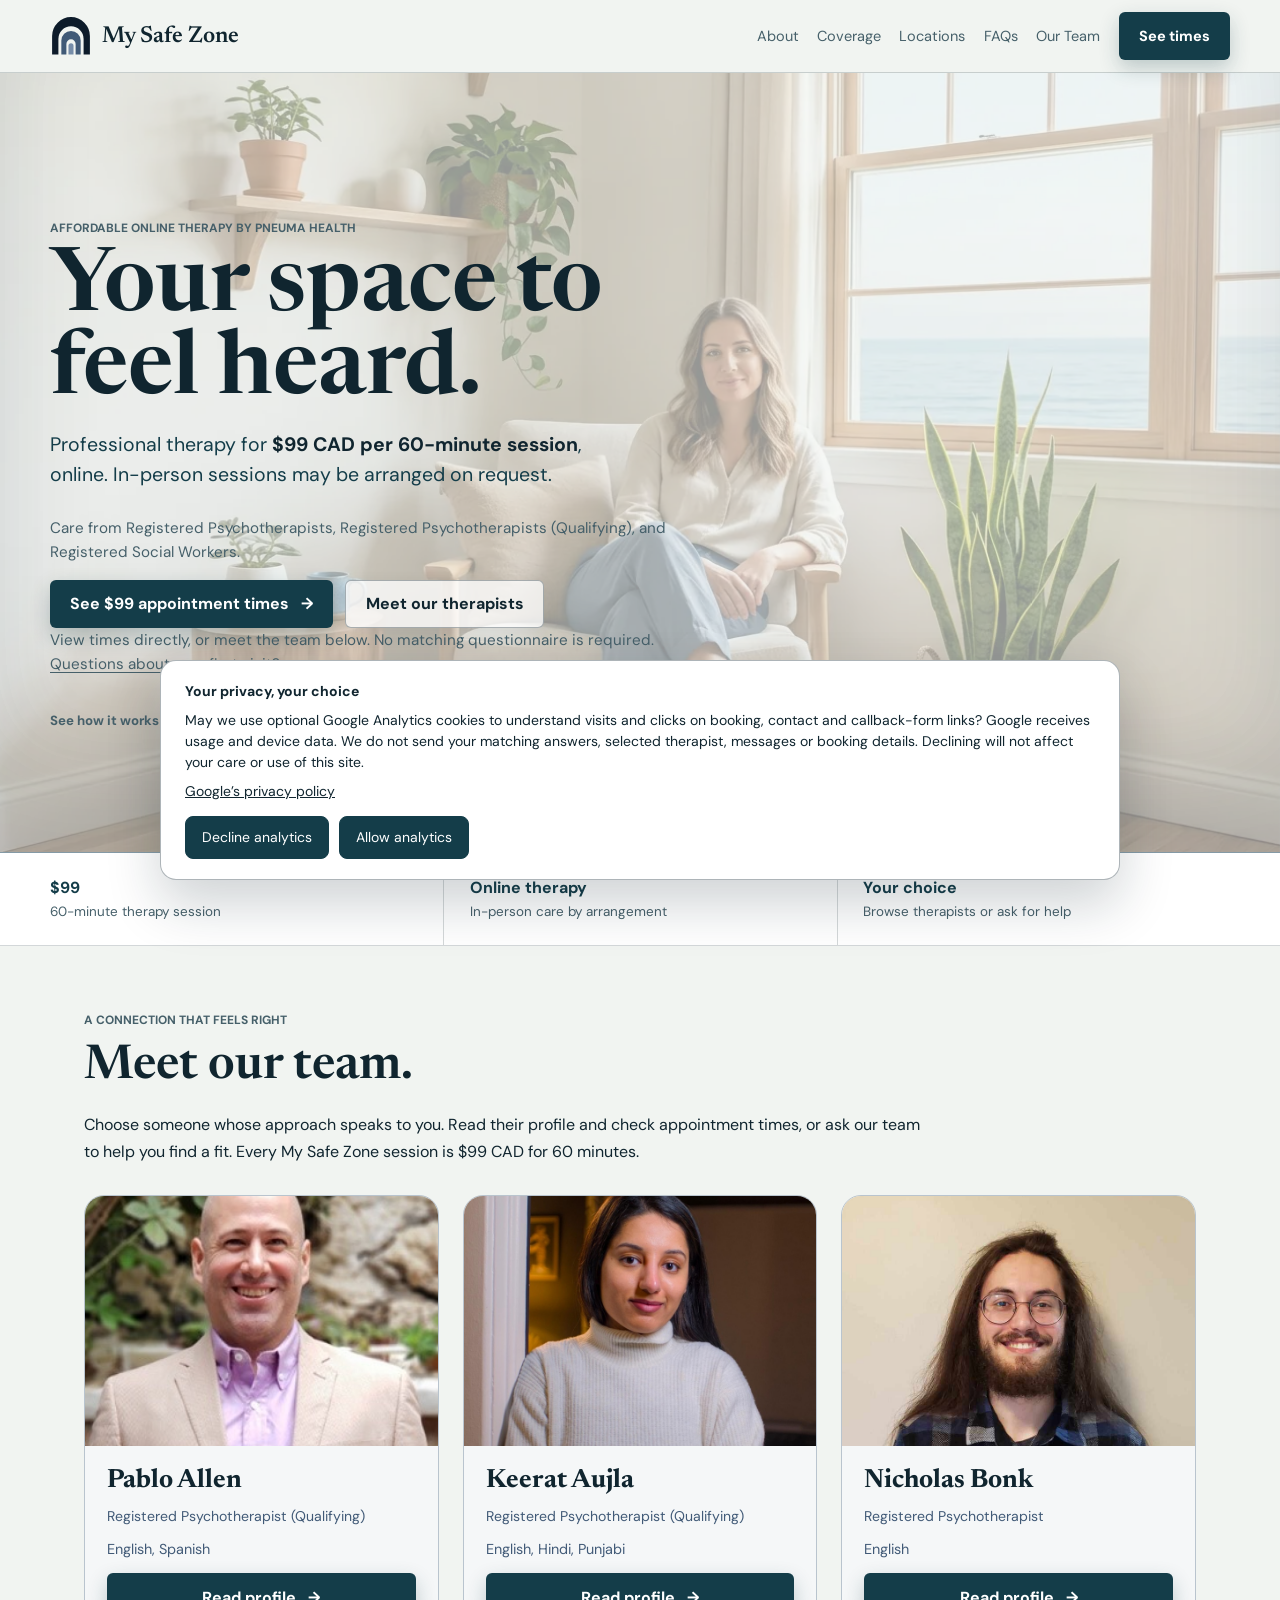
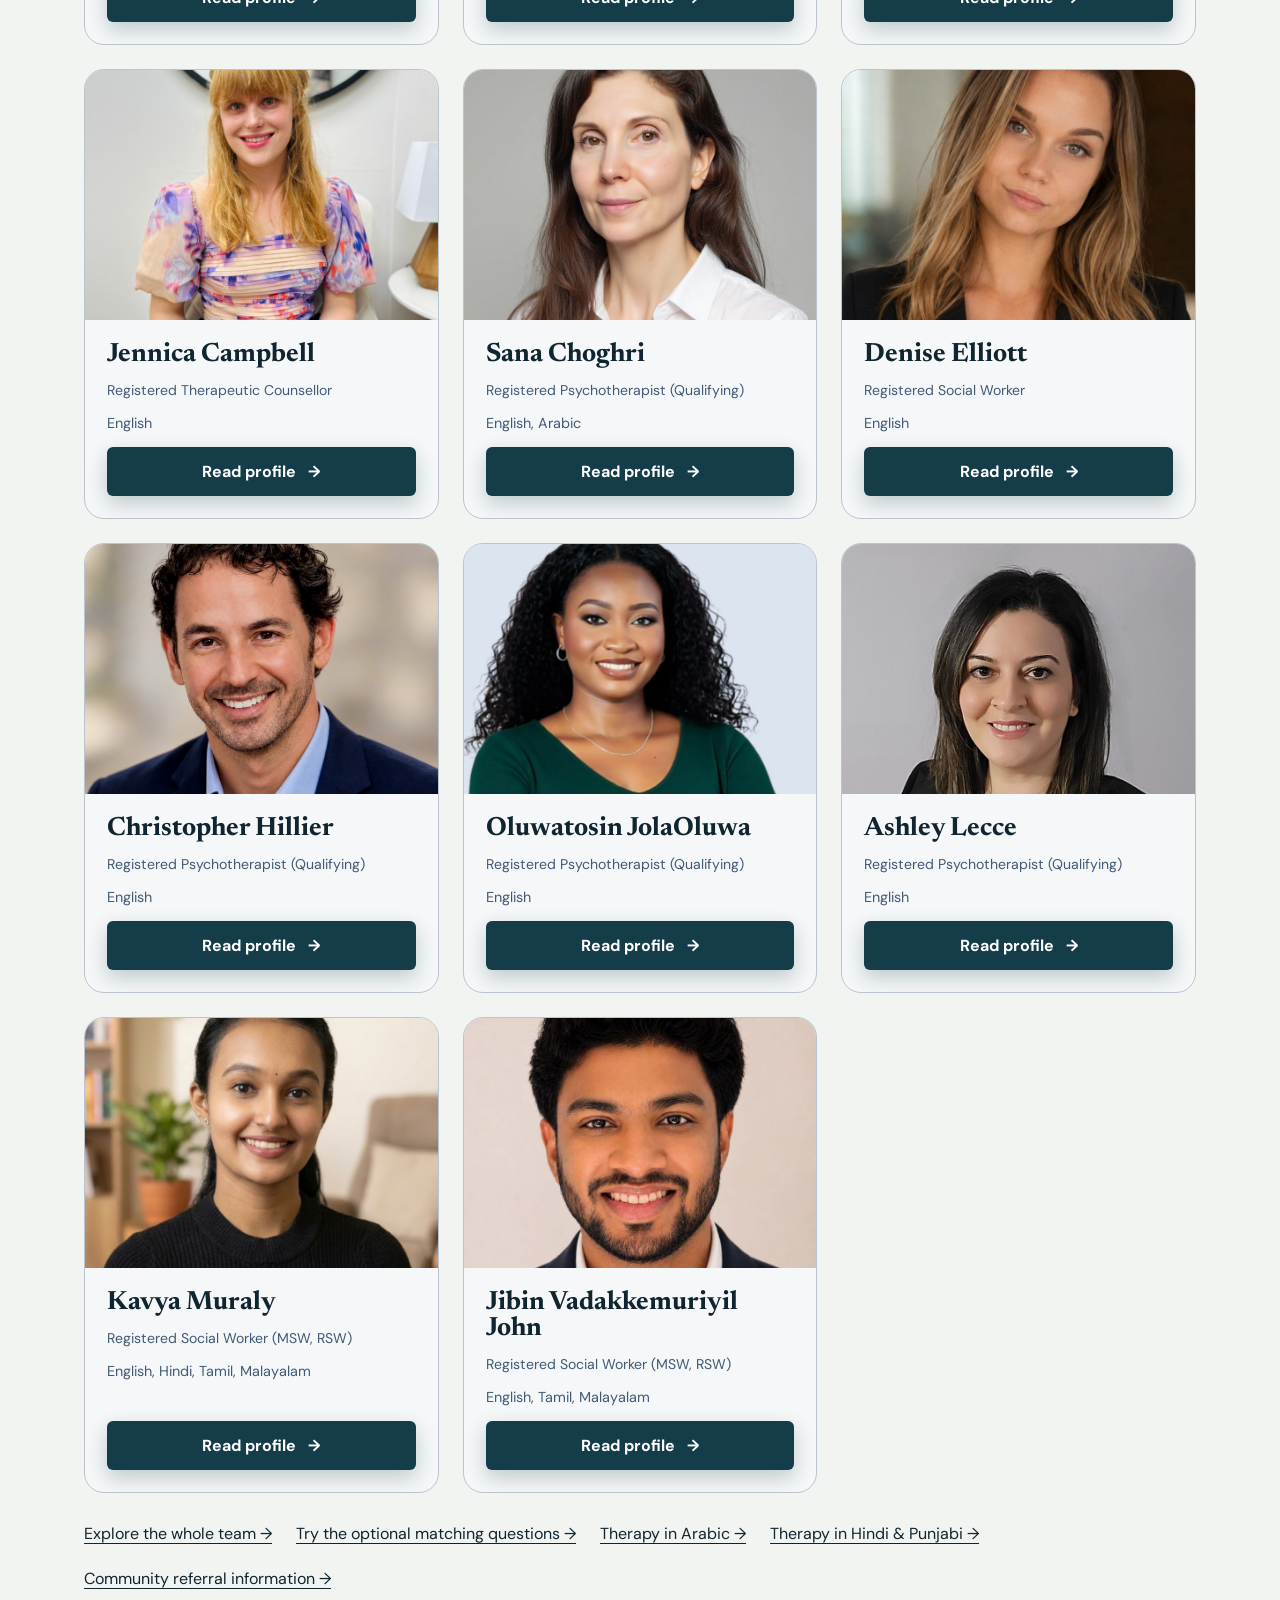
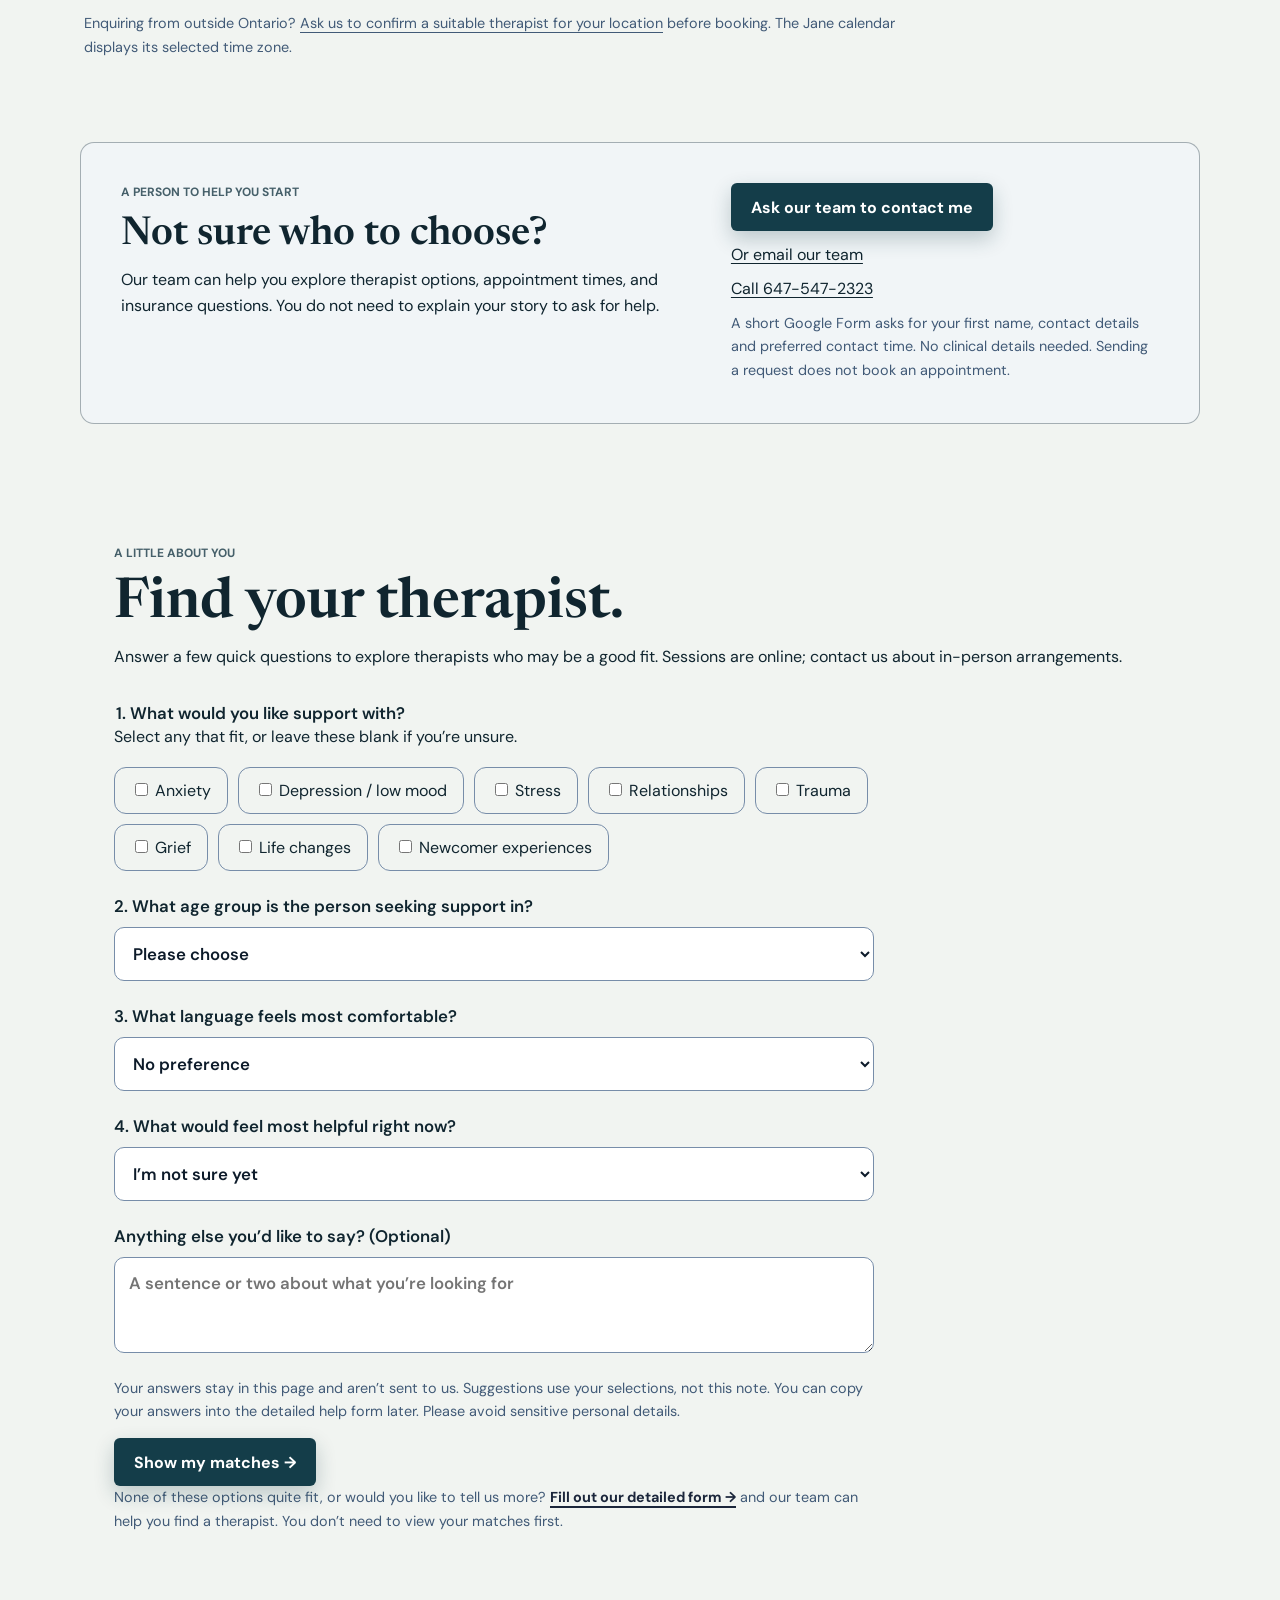
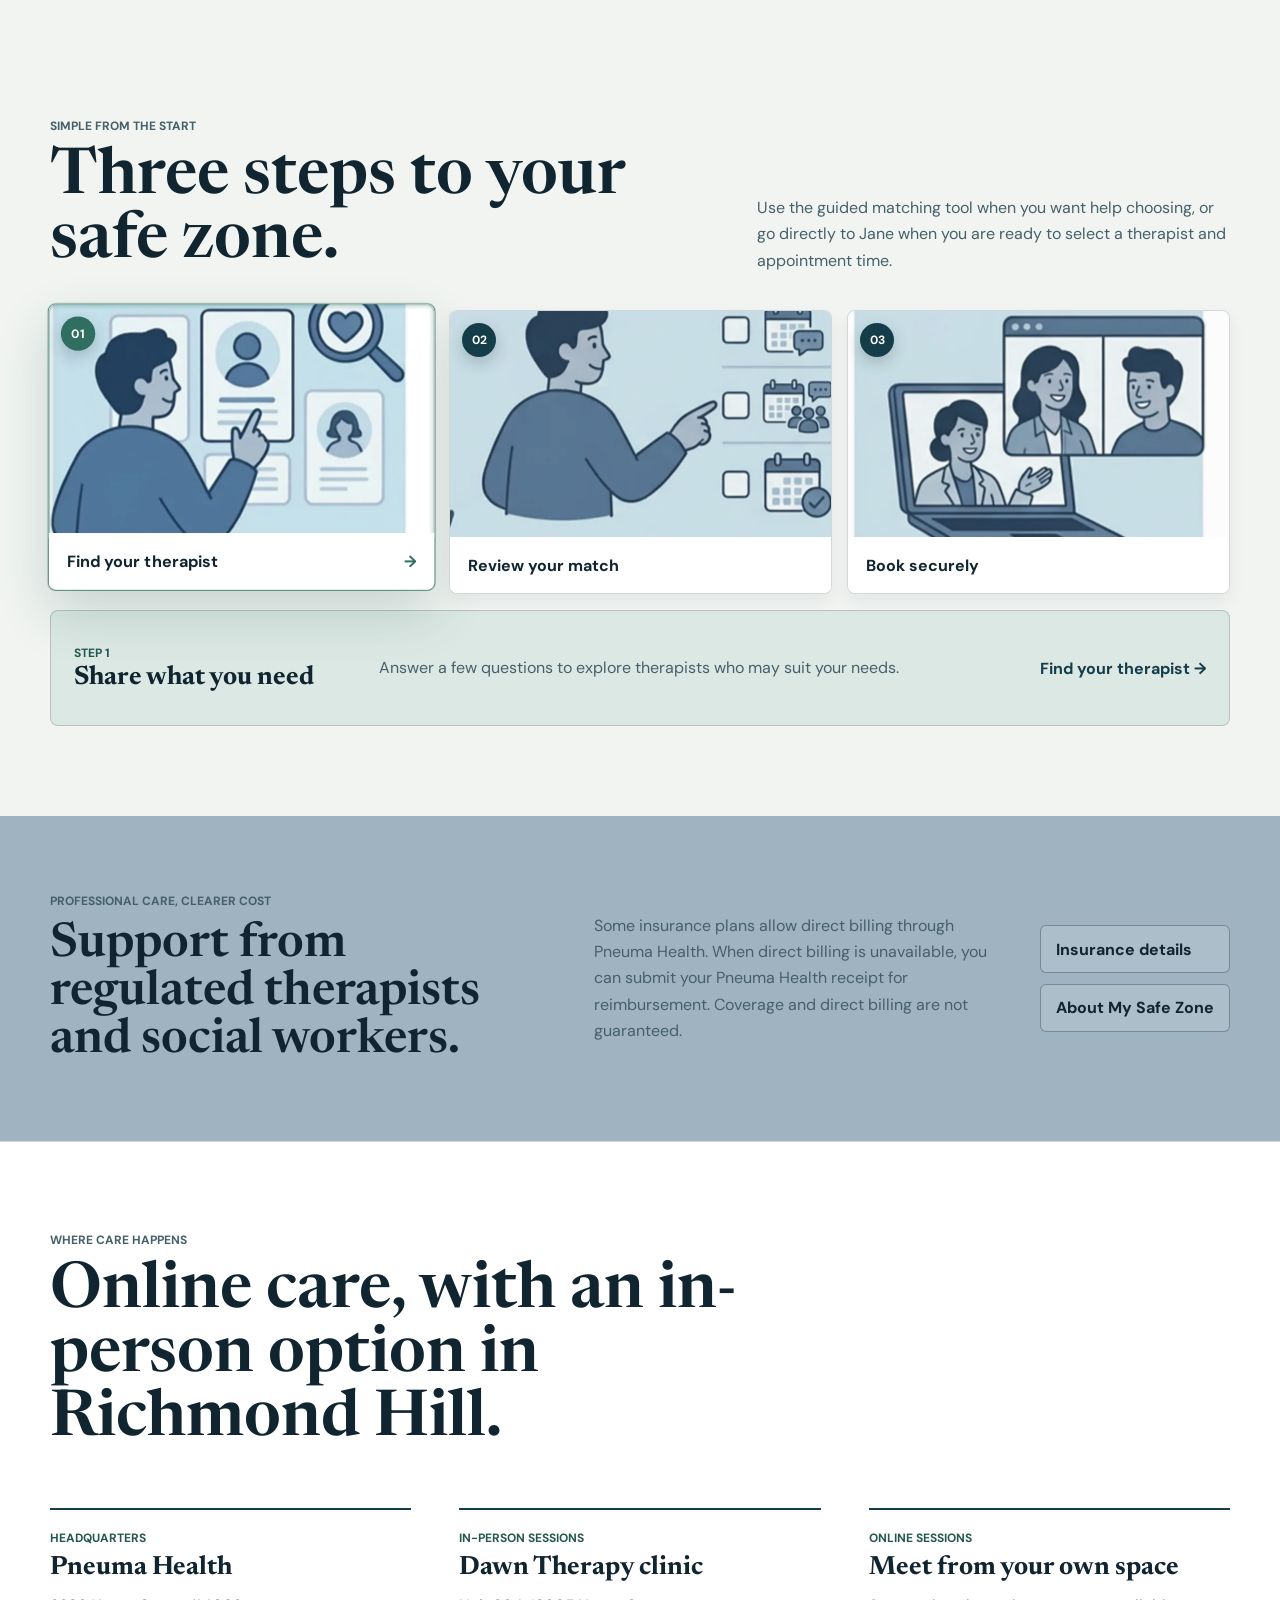
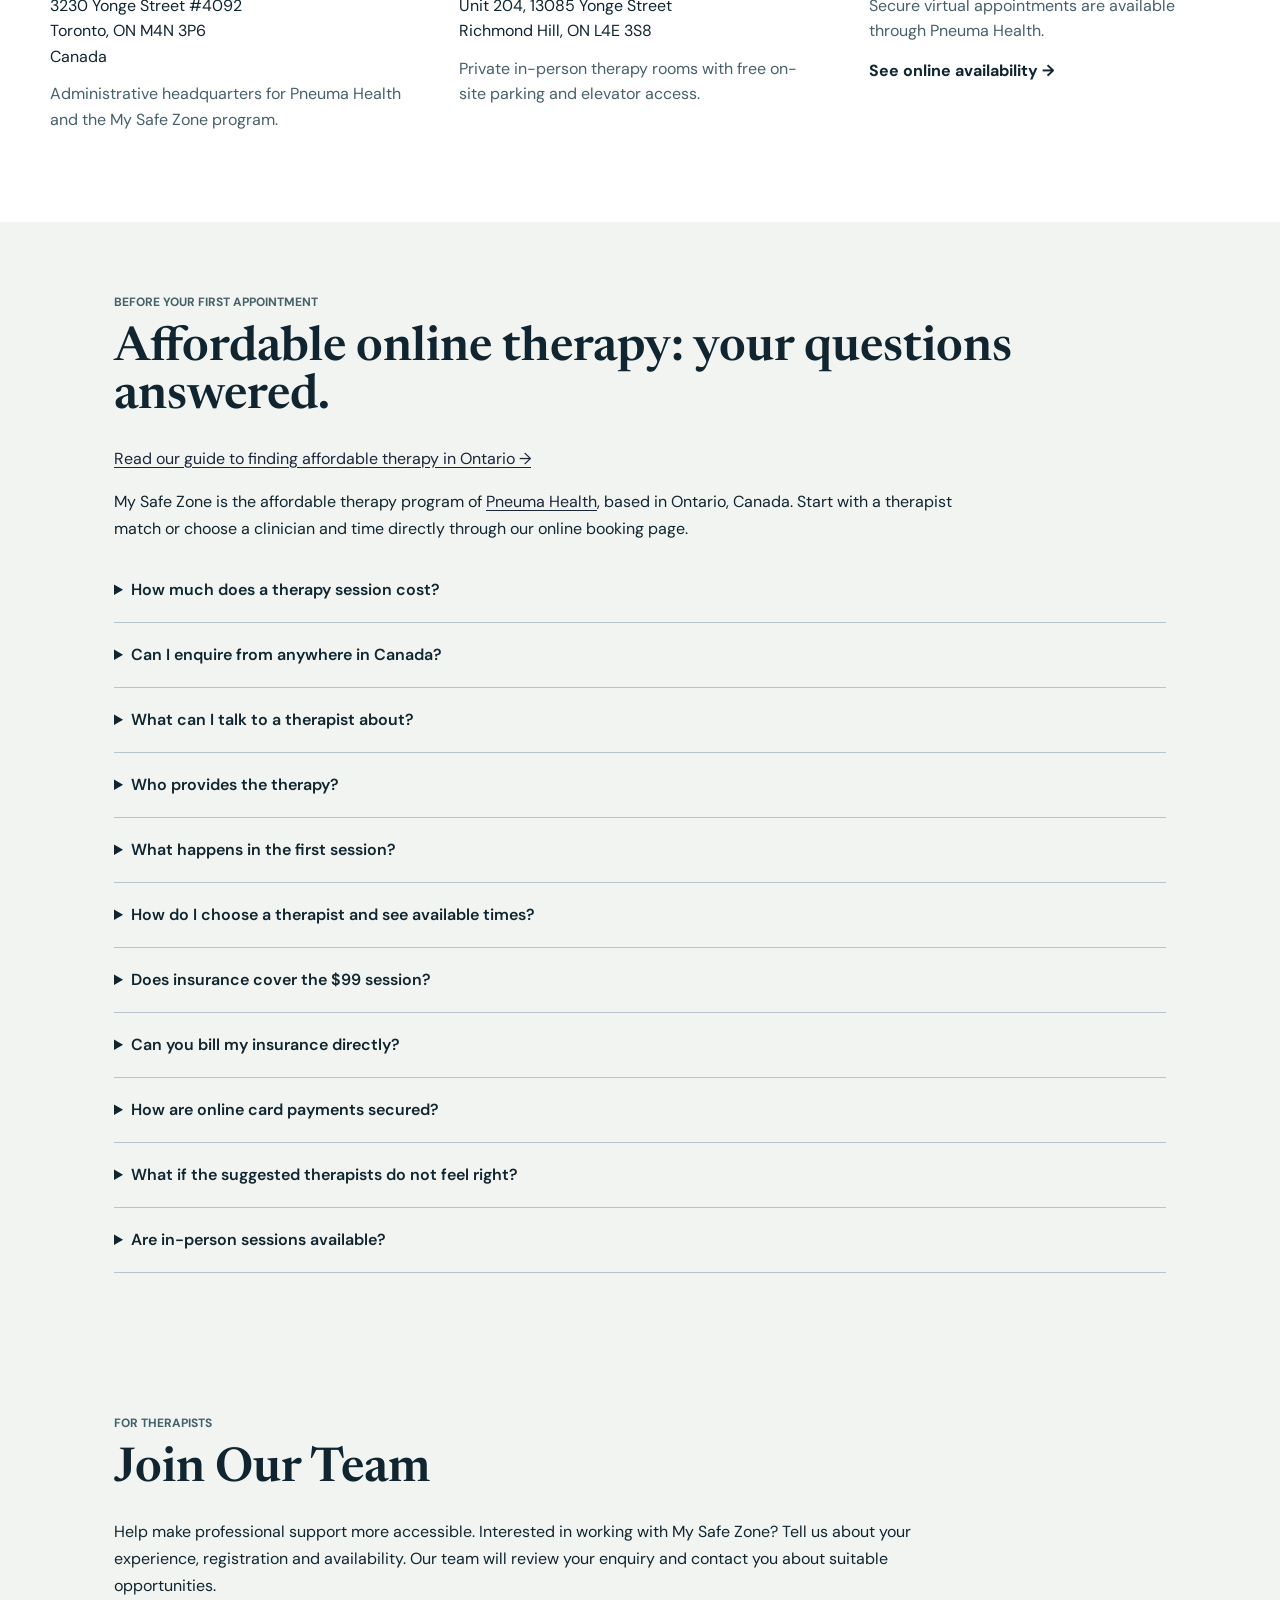
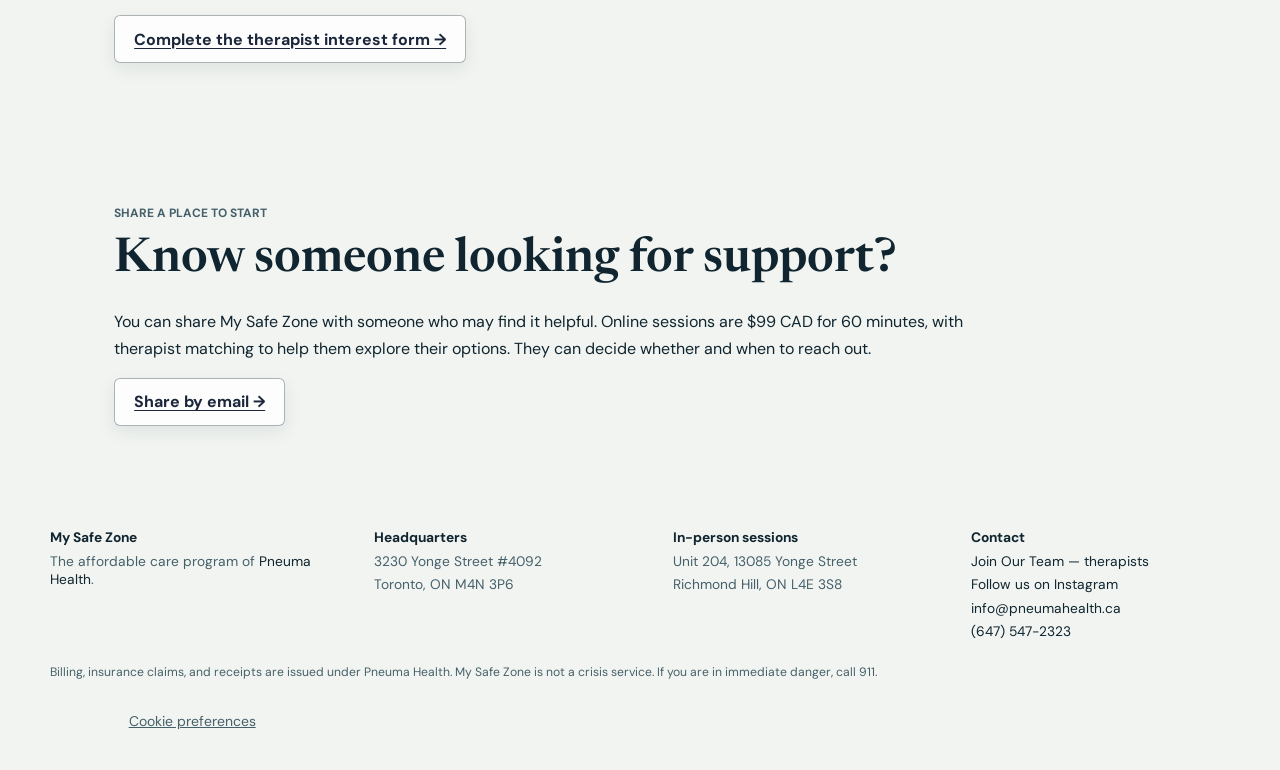
==== index.html @ 59e5415d "Show full My Safe Zone roster and add on-site team profiles" ====
<!DOCTYPE html>
<html lang="en-CA">
  <head>
    <meta charset="UTF-8" />
    <meta name="viewport" content="width=device-width, initial-scale=1.0" />
    <title>Affordable Online Therapy — $99 Sessions | My Safe Zone</title>
    <meta
      name="description"
      content="Online therapy for $99 CAD per 60-minute session with My Safe Zone by Pneuma Health. Explore therapist matches, insurance information and book online."
    />
    <meta name="robots" content="index, follow, max-image-preview:large" />
    <meta name="google-site-verification" content="WSUaAvoiPMjlv7KBqJNMXl4mTVzo8Pt03qmA858JK3k" />
    <meta name="theme-color" content="#0d1b2a" />
    <link rel="canonical" href="https://mysafezone.ca/" />
    <link rel="alternate" hreflang="en-ca" href="https://mysafezone.ca/" />
    <meta property="og:type" content="website" />
    <meta property="og:locale" content="en_CA" />
    <meta property="og:site_name" content="My Safe Zone" />
    <meta property="og:title" content="Affordable Online Therapy | My Safe Zone" />
    <meta
      property="og:description"
      content="Find affordable therapy through Pneuma Health. Get matched with a therapist or book directly through Jane."
    />
    <meta property="og:url" content="https://mysafezone.ca/" />
    <meta
      property="og:image"
      content="https://mysafezone.ca/assets/therapy-room-hero-blue-theme.png"
    />
    <meta property="og:image:alt" content="A welcoming therapy room" />
    <meta name="twitter:card" content="summary_large_image" />
    <meta name="twitter:title" content="Affordable Online Therapy | My Safe Zone" />
    <meta
      name="twitter:description"
      content="A clear, affordable path to therapy through Pneuma Health."
    />
    <meta
      name="twitter:image"
      content="https://mysafezone.ca/assets/therapy-room-hero-blue-theme.png"
    />
    <link rel="icon" type="image/svg+xml" href="/assets/mysafezone-safety-mark.svg?v=approved-arch-v2" />
    <link rel="preload" as="image" href="/assets/therapy-room-hero-blue-theme.webp" />
    <link rel="preconnect" href="https://fonts.googleapis.com" />
    <link rel="preconnect" href="https://fonts.gstatic.com" crossorigin />
    <link
      href="https://fonts.googleapis.com/css2?family=DM+Sans:wght@400;500;600;700&amp;family=Newsreader:opsz,wght@6..72,500;6..72,600&amp;display=swap"
      rel="stylesheet"
    />
    <link rel="stylesheet" href="/styles.css?v=20261122-full-team" />
    <script type="application/ld+json">
      {
        "@context": "https://schema.org",
        "@type": "Organization",
        "@id": "https://mysafezone.ca/#organization",
        "name": "My Safe Zone",
        "url": "https://mysafezone.ca/",
        "logo": "https://mysafezone.ca/assets/mysafezone-safety-mark.png",
        "description": "The affordable online therapy program of Pneuma Health.",
        "email": "info@pneumahealth.ca",
        "telephone": "+1-647-547-2323",
        "sameAs": ["https://www.instagram.com/mysafezone.ca/"],
        "parentOrganization": {
          "@type": "Organization",
          "name": "Pneuma Health",
          "url": "https://pneumahealth.ca/"
        },
        "address": {
          "@type": "PostalAddress",
          "streetAddress": "3230 Yonge Street #4092",
          "addressLocality": "Toronto",
          "addressRegion": "ON",
          "postalCode": "M4N 3P6",
          "addressCountry": "CA"
        },
        "location": {
          "@type": "Place",
          "name": "In-person sessions at Dawn Therapy",
          "address": {
            "@type": "PostalAddress",
            "streetAddress": "Unit 204, 13085 Yonge Street",
            "addressLocality": "Richmond Hill",
            "addressRegion": "ON",
            "postalCode": "L4E 3S8",
            "addressCountry": "CA"
          }
        },
        "makesOffer": {
          "@type": "Offer",
          "price": "99",
          "priceCurrency": "CAD",
          "itemOffered": {
            "@type": "Service",
            "name": "Affordable psychotherapy",
            "serviceType": "Online psychotherapy; in-person sessions by arrangement",
            "description": "$99 CAD per 60-minute session. Eligibility depends on client location and clinician registration."
          }
        }
      }
    </script>
  </head>
  <body>
    <header class="site-header">
      <a class="brand" href="#home" aria-label="My Safe Zone home">
        <img
          class="brand-mark"
          src="/assets/mysafezone-safety-mark.svg?v=approved-arch-v2"
          alt=""
          width="512"
          height="512"
        />
        <span class="brand-name">My Safe Zone</span>
      </a>

      <nav class="site-nav" aria-label="Primary navigation">
        <button class="nav-link" type="button" data-dialog="about-dialog">About</button>
        <button class="nav-link" type="button" data-dialog="coverage-dialog">Coverage</button>
        <a class="nav-link" href="#locations">Locations</a>
        <a class="nav-link" href="#therapy-questions">FAQs</a>
        <a
          class="nav-match"
          href="/team/"
        >Our Team</a>
        <a class="header-cta" href="https://pneumahealth.janeapp.com/locations/my-safe-zone/book#/discipline/1/treatment/20" target="_blank" rel="noopener">See times</a>
      </nav>
    </header>

    <main id="home">
      <section class="hero" aria-labelledby="hero-title">
        <img
          class="hero-background" fetchpriority="high" width="1376" height="768"
          src="/assets/therapy-room-hero-blue-theme.webp"
          alt="A therapist seated in a bright, welcoming therapy room"
        />
        <div class="hero-wash" aria-hidden="true"></div>
        <div class="hero-light" aria-hidden="true"></div>

        <div class="hero-content">
          <p class="eyebrow hero-reveal">Affordable online therapy by Pneuma Health</p>
          <h1 class="hero-reveal" id="hero-title">Your space to feel heard.</h1>
          <p class="hero-lead">
            Professional therapy for <strong>$99 CAD per 60-minute session</strong>, online. In-person sessions may be arranged on request.
          </p>
          <p class="hero-credentials">Care from Registered Psychotherapists, Registered Psychotherapists (Qualifying), and Registered Social Workers.</p>

          <div class="hero-actions hero-reveal">
            <a
              class="button button-primary"
              href="https://pneumahealth.janeapp.com/locations/my-safe-zone/book#/discipline/1/treatment/20"
              target="_blank"
              rel="noopener"
            >
              See $99 appointment times
              <span class="button-arrow" aria-hidden="true">→</span>
            </a>
            <a
              class="button button-secondary"
              href="#meet-therapists"
            >
              Meet our therapists
            </a>
          </div>
          <p class="hero-booking-note">View times directly, or meet the team below. No matching questionnaire is required. <a href="#therapy-questions">Questions about your first visit?</a></p>

          <a class="scroll-cue hero-reveal" href="#how-it-works">
            <span>See how it works</span>
            <span class="scroll-line" aria-hidden="true"></span>
          </a>
        </div>
      </section>

      <section class="service-strip reveal" aria-label="Therapy service details">
        <div>
          <strong>$99</strong>
          <span>60-minute therapy session</span>
        </div>
        <div>
          <strong>Online therapy</strong>
          <span>In-person care by arrangement</span>
        </div>
        <div>
          <strong>Your choice</strong>
          <span>Browse therapists or ask for help</span>
        </div>
      </section>

<section class="therapist-intro" id="meet-therapists" aria-labelledby="therapist-intro-title"><p class="eyebrow">A connection that feels right</p><h2 id="therapist-intro-title">Meet our team.</h2><p>Choose someone whose approach speaks to you. Read their profile and check appointment times, or ask our team to help you find a fit. Every My Safe Zone session is $99 CAD for 60 minutes.</p><div class="therapist-grid"><!-- TEAM CARDS START -->
<article class="therapist-card"><a class="therapist-photo-link" href="/team/#therapist-12" aria-label="Read Pablo Allen's profile"><img src="/assets/team-12.png" width="400" height="520" loading="lazy" alt="Pablo Allen"></a><div><h3><a href="/team/#therapist-12">Pablo Allen</a></h3><p class="therapist-credential">Registered Psychotherapist (Qualifying)</p><p class="match-small">English, Spanish</p><a class="button button-primary" href="/team/#therapist-12">Read profile<span class="sr-only"> for Pablo Allen</span> →</a></div></article>
<article class="therapist-card"><a class="therapist-photo-link" href="/team/#therapist-9" aria-label="Read Keerat Aujla's profile"><img src="/assets/team-9.jpg" width="400" height="520" loading="lazy" alt="Keerat Aujla"></a><div><h3><a href="/team/#therapist-9">Keerat Aujla</a></h3><p class="therapist-credential">Registered Psychotherapist (Qualifying)</p><p class="match-small">English, Hindi, Punjabi</p><a class="button button-primary" href="/team/#therapist-9">Read profile<span class="sr-only"> for Keerat Aujla</span> →</a></div></article>
<article class="therapist-card"><a class="therapist-photo-link" href="/team/#therapist-18" aria-label="Read Nicholas Bonk's profile"><img src="/assets/team-18.jpg" width="400" height="520" loading="lazy" alt="Nicholas Bonk"></a><div><h3><a href="/team/#therapist-18">Nicholas Bonk</a></h3><p class="therapist-credential">Registered Psychotherapist</p><p class="match-small">English</p><a class="button button-primary" href="/team/#therapist-18">Read profile<span class="sr-only"> for Nicholas Bonk</span> →</a></div></article>
<article class="therapist-card"><a class="therapist-photo-link" href="/team/#therapist-8" aria-label="Read Jennica Campbell's profile"><img src="/assets/team-8.jpg" width="400" height="520" loading="lazy" alt="Jennica Campbell"></a><div><h3><a href="/team/#therapist-8">Jennica Campbell</a></h3><p class="therapist-credential">Registered Therapeutic Counsellor</p><p class="match-small">English</p><a class="button button-primary" href="/team/#therapist-8">Read profile<span class="sr-only"> for Jennica Campbell</span> →</a></div></article>
<article class="therapist-card"><a class="therapist-photo-link" href="/team/#therapist-16" aria-label="Read Sana Choghri's profile"><img src="/assets/team-16.jpg" width="400" height="520" loading="lazy" alt="Sana Choghri"></a><div><h3><a href="/team/#therapist-16">Sana Choghri</a></h3><p class="therapist-credential">Registered Psychotherapist (Qualifying)</p><p class="match-small">English, Arabic</p><a class="button button-primary" href="/team/#therapist-16">Read profile<span class="sr-only"> for Sana Choghri</span> →</a></div></article>
<article class="therapist-card"><a class="therapist-photo-link" href="/team/#therapist-10" aria-label="Read Denise Elliott's profile"><img src="/assets/team-10.jpg" width="400" height="520" loading="lazy" alt="Denise Elliott"></a><div><h3><a href="/team/#therapist-10">Denise Elliott</a></h3><p class="therapist-credential">Registered Social Worker</p><p class="match-small">English</p><a class="button button-primary" href="/team/#therapist-10">Read profile<span class="sr-only"> for Denise Elliott</span> →</a></div></article>
<article class="therapist-card"><a class="therapist-photo-link" href="/team/#therapist-11" aria-label="Read Christopher Hillier's profile"><img src="/assets/team-11.jpg" width="400" height="520" loading="lazy" alt="Christopher Hillier"></a><div><h3><a href="/team/#therapist-11">Christopher Hillier</a></h3><p class="therapist-credential">Registered Psychotherapist (Qualifying)</p><p class="match-small">English</p><a class="button button-primary" href="/team/#therapist-11">Read profile<span class="sr-only"> for Christopher Hillier</span> →</a></div></article>
<article class="therapist-card"><a class="therapist-photo-link" href="/team/#therapist-15" aria-label="Read Oluwatosin JolaOluwa's profile"><img src="/assets/team-15.png" width="400" height="520" loading="lazy" alt="Oluwatosin JolaOluwa"></a><div><h3><a href="/team/#therapist-15">Oluwatosin JolaOluwa</a></h3><p class="therapist-credential">Registered Psychotherapist (Qualifying)</p><p class="match-small">English</p><a class="button button-primary" href="/team/#therapist-15">Read profile<span class="sr-only"> for Oluwatosin JolaOluwa</span> →</a></div></article>
<article class="therapist-card"><a class="therapist-photo-link" href="/team/#therapist-20" aria-label="Read Ashley Lecce's profile"><img src="/assets/team-20.jpg" width="400" height="520" loading="lazy" alt="Ashley Lecce"></a><div><h3><a href="/team/#therapist-20">Ashley Lecce</a></h3><p class="therapist-credential">Registered Psychotherapist (Qualifying)</p><p class="match-small">English</p><a class="button button-primary" href="/team/#therapist-20">Read profile<span class="sr-only"> for Ashley Lecce</span> →</a></div></article>
<article class="therapist-card"><a class="therapist-photo-link" href="/team/#therapist-14" aria-label="Read Kavya Muraly's profile"><img src="/assets/team-14.jpg" width="400" height="520" loading="lazy" alt="Kavya Muraly"></a><div><h3><a href="/team/#therapist-14">Kavya Muraly</a></h3><p class="therapist-credential">Registered Social Worker (MSW, RSW)</p><p class="match-small">English, Hindi, Tamil, Malayalam</p><a class="button button-primary" href="/team/#therapist-14">Read profile<span class="sr-only"> for Kavya Muraly</span> →</a></div></article>
<article class="therapist-card"><a class="therapist-photo-link" href="/team/#therapist-19" aria-label="Read Jibin Vadakkemuriyil John's profile"><img src="/assets/team-19.jpg" width="400" height="520" loading="lazy" alt="Jibin Vadakkemuriyil John"></a><div><h3><a href="/team/#therapist-19">Jibin Vadakkemuriyil John</a></h3><p class="therapist-credential">Registered Social Worker (MSW, RSW)</p><p class="match-small">English, Tamil, Malayalam</p><a class="button button-primary" href="/team/#therapist-19">Read profile<span class="sr-only"> for Jibin Vadakkemuriyil John</span> →</a></div></article>
<!-- TEAM CARDS END --></div><div class="therapist-links"><a href="/team/">Explore the whole team →</a><a href="#find-your-therapist">Try the optional matching questions →</a><a href="/therapy/arabic/">Therapy in Arabic →</a><a href="/therapy/hindi-punjabi/">Therapy in Hindi &amp; Punjabi →</a><a href="/community/">Community referral information →</a></div><p class="match-small">Enquiring from outside Ontario? <a href="https://docs.google.com/forms/d/e/1FAIpQLScZybuNpO0uS9r0S9Tds227BgayAe8z0cIVu_FjhuOwMrChSQ/viewform" target="_blank" rel="noopener">Ask us to confirm a suitable therapist for your location</a> before booking. The Jane calendar displays its selected time zone.</p></section>
      <section id="booking-help" class="booking-help" aria-labelledby="booking-help-title">
        <div><p class="eyebrow">A person to help you start</p><h2 id="booking-help-title">Not sure who to choose?</h2>
        <p>Our team can help you explore therapist options, appointment times, and insurance questions. You do not need to explain your story to ask for help.</p></div>
        <div class="booking-help-actions"><a class="button button-primary" href="https://docs.google.com/forms/d/e/1FAIpQLScZybuNpO0uS9r0S9Tds227BgayAe8z0cIVu_FjhuOwMrChSQ/viewform" target="_blank" rel="noopener">Ask our team to contact me</a><a href="mailto:info@pneumahealth.ca?subject=Help%20choosing%20a%20therapist">Or email our team</a><a href="tel:+16475472323">Call 647-547-2323</a><p class="match-small">A short Google Form asks for your first name, contact details and preferred contact time. No clinical details needed. Sending a request does not book an appointment.</p></div>
      </section>

      <section class="matcher" id="find-your-therapist" aria-labelledby="match-title">
<p class="eyebrow">A little about you</p><h2 id="match-title">Find your therapist.</h2>
<p>Answer a few quick questions to explore therapists who may be a good fit. Sessions are online; contact us about in-person arrangements.</p>
<form id="match-form">
<fieldset><legend>1. What would you like support with?</legend><p>Select any that fit, or leave these blank if you’re unsure.</p><div class="match-options"><label><input type="checkbox" name="topic" value="anxiety"> Anxiety</label><label><input type="checkbox" name="topic" value="depression"> Depression / low mood</label><label><input type="checkbox" name="topic" value="stress"> Stress</label><label><input type="checkbox" name="topic" value="relationships"> Relationships</label><label><input type="checkbox" name="topic" value="trauma"> Trauma</label><label><input type="checkbox" name="topic" value="grief"> Grief</label><label><input type="checkbox" name="topic" value="transitions"> Life changes</label><label><input type="checkbox" name="topic" value="newcomer"> Newcomer experiences</label></div></fieldset><label class="match-field">2. What age group is the person seeking support in?<select name="age" required><option value="">Please choose</option><option value="child">Child (under 13)</option><option value="teen">Teen (13–17)</option><option value="adult">Adult (18+)</option></select></label>
<label class="match-field">3. What language feels most comfortable?<select name="language"><option value="">No preference</option></select></label>
<label class="match-field">4. What would feel most helpful right now?<select name="style"><option value="">I’m not sure yet</option><option value="listen">A space to talk and feel heard</option><option value="tools">Practical tools for everyday challenges</option><option value="understand">Understanding my feelings and patterns</option></select></label>
<label class="match-field">Anything else you’d like to say? (Optional)<textarea name="note" rows="3" maxlength="1000" placeholder="A sentence or two about what you’re looking for" aria-describedby="note-help"></textarea></label>
<p id="note-help" class="match-small">Your answers stay in this page and aren’t sent to us. Suggestions use your selections, not this note. You can copy your answers into the detailed help form later. Please avoid sensitive personal details.</p>
<button class="button button-primary" type="submit">Show my matches →</button>
<p class="match-small">None of these options quite fit, or would you like to tell us more? <a href="https://docs.google.com/forms/d/e/1FAIpQLSeBorMBAX_g2_JuHlsoHkgw8_X29Enh3waB41I9kxOzFYcRNA/viewform" target="_blank" rel="noopener" class="detailed-form-link">Fill out our detailed form →</a> and our team can help you find a therapist. You don’t need to view your matches first.</p>
</form><noscript>Please enable JavaScript to use matching, or <a href="https://docs.google.com/forms/d/e/1FAIpQLSeBorMBAX_g2_JuHlsoHkgw8_X29Enh3waB41I9kxOzFYcRNA/viewform">ask our team for help</a>.</noscript>
<div id="match-results" tabindex="-1" hidden aria-live="polite"></div></section>
<section class="process reveal" id="how-it-works" aria-labelledby="process-title">
        <div class="process-heading">
          <div>
            <p class="eyebrow">Simple from the start</p>
            <h2 id="process-title">Three steps to your safe zone.</h2>
          </div>
          <p class="process-intro">
            Use the guided matching tool when you want help choosing, or go directly to Jane when
            you are ready to select a therapist and appointment time.
          </p>
        </div>

        <div class="process-grid" role="tablist" aria-label="How therapy works">
          <button
            class="process-step is-active"
            type="button"
            role="tab"
            aria-selected="true"
            aria-controls="process-detail"
            data-motion-card
            data-title="Share what you need"
            data-copy="Answer a few questions about your needs, age group, and preferred language."
            data-link="#find-your-therapist"
            data-link-label="Find your therapist"
          >
            <span class="step-number">01</span>
            <img src="/assets/step-discovery.webp" width="720" height="520" loading="lazy" decoding="async" alt="Illustration of exploring therapist options" />
            <span class="step-label">Find your therapist</span>
          </button>

          <button
            class="process-step"
            type="button"
            role="tab"
            aria-selected="false"
            aria-controls="process-detail"
            data-motion-card
            data-title="Receive a thoughtful match"
            data-copy="Explore up to two suggestions based on therapist profiles. If neither feels right, request personal help from our team."
            data-link="#find-your-therapist"
            data-link-label="Get matched"
          >
            <span class="step-number">02</span>
            <img src="/assets/step-match.webp" width="720" height="520" loading="lazy" decoding="async" alt="Illustration of choosing an appointment" />
            <span class="step-label">Review your match</span>
          </button>

          <button
            class="process-step"
            type="button"
            role="tab"
            aria-selected="false"
            aria-controls="process-detail"
            data-motion-card
            data-title="Choose a time in Jane"
            data-copy="Browse bookable therapists, view current availability, and reserve your appointment securely through Pneuma Health's Jane site."
            data-link="https://pneumahealth.janeapp.com/locations/my-safe-zone/book"
            data-link-label="View therapists &amp; availability"
          >
            <span class="step-number">03</span>
            <img src="/assets/step-session.webp" width="720" height="520" loading="lazy" decoding="async" alt="Illustration of an online therapy session" />
            <span class="step-label">Book securely</span>
          </button>
        </div>

        <div class="process-detail" id="process-detail" role="tabpanel" aria-live="polite">
          <div>
            <p class="detail-kicker">Step 1</p>
            <h3>Share what you need</h3>
          </div>
          <p>
            Answer a few questions to explore therapists who may suit your needs.
          </p>
          <a
            href="#find-your-therapist"
          >Find your therapist <span aria-hidden="true">→</span></a>
        </div>
      </section>

      <section class="trust-band reveal" aria-label="Service and coverage information">
        <div>
          <p class="eyebrow">Professional care, clearer cost</p>
          <h2>Support from regulated therapists and social workers.</h2>
        </div>
        <p>
          Some insurance plans allow direct billing through Pneuma Health. When direct billing is
          unavailable, you can submit your Pneuma Health receipt for reimbursement. Coverage and
          direct billing are not guaranteed.
        </p>
        <div class="trust-actions">
          <button class="text-button" type="button" data-dialog="coverage-dialog">
            Insurance details
          </button>
          <button class="text-button" type="button" data-dialog="about-dialog">
            About My Safe Zone
          </button>
        </div>
      </section>

      <section class="locations reveal" id="locations" aria-labelledby="locations-title">
        <div class="locations-heading">
          <p class="eyebrow">Where care happens</p>
          <h2 id="locations-title">Online care, with an in-person option in Richmond Hill.</h2>
        </div>

        <div class="location-grid">
          <article class="location-item">
            <p class="location-label">Headquarters</p>
            <h3>Pneuma Health</h3>
            <address>
              3230 Yonge Street #4092<br />
              Toronto, ON M4N 3P6<br />
              Canada
            </address>
            <p>Administrative headquarters for Pneuma Health and the My Safe Zone program.</p>
          </article>

          <article class="location-item">
            <p class="location-label">In-person sessions</p>
            <h3>Dawn Therapy clinic</h3>
            <address>
              Unit 204, 13085 Yonge Street<br />
              Richmond Hill, ON L4E 3S8
            </address>
            <p>Private in-person therapy rooms with free on-site parking and elevator access.</p>
          </article>

          <article class="location-item">
            <p class="location-label">Online sessions</p>
            <h3>Meet from your own space</h3>
            <p>Secure virtual appointments are available through Pneuma Health.</p>
            <a href="https://pneumahealth.janeapp.com/locations/my-safe-zone/book#/discipline/1/treatment/20" target="_blank" rel="noopener">
              See online availability <span aria-hidden="true">→</span>
            </a>
          </article>
        </div>
      </section>

      <section class="therapy-faq" id="therapy-questions" aria-labelledby="faq-title">
        <p class="eyebrow">Before your first appointment</p>
        <h2 id="faq-title">Affordable online therapy: your questions answered.</h2>
        <p><a href="/guides/affordable-therapy/">Read our guide to finding affordable therapy in Ontario →</a></p>
        <p>My Safe Zone is the affordable therapy program of <a href="https://pneumahealth.ca/mysafezone/">Pneuma Health</a>, based in Ontario, Canada. Start with a therapist match or choose a clinician and time directly through our online booking page.</p>
        <details><summary>How much does a therapy session cost?</summary><p>My Safe Zone sessions cost $99 CAD for 60 minutes. You can <a href="https://pneumahealth.janeapp.com/locations/my-safe-zone/book#/discipline/1/treatment/20" target="_blank" rel="noopener">view therapists and current appointment availability in Jane</a>.</p></details>
        <details><summary>Can I enquire from anywhere in Canada?</summary><p>Yes. We welcome enquiries from across Canada, not only Ontario. Before you book, our team will confirm a suitable therapist’s availability and eligibility to provide care in the province or territory where you will be physically located during sessions. <a href="mailto:info@pneumahealth.ca">Contact us for help finding a therapist for your location</a>.</p></details>
        <details><summary>What can I talk to a therapist about?</summary><p>Our matching tool includes anxiety, depression and low mood, stress, relationships, trauma, grief, life changes and newcomer experiences. Each therapist has different areas of experience. Review their profile and discuss your needs with them to decide whether the fit is right for you.</p></details>
        <details><summary>Who provides the therapy?</summary><p>Care may be provided by Registered Psychotherapists, Registered Psychotherapists (Qualifying), or Registered Social Workers, depending on your needs and availability. Read each clinician’s profile in Jane for their designation, approach and areas of experience.</p></details>
        <details><summary>What happens in the first session?</summary><p>Your first session is a chance to get to know your therapist, talk about what brings you to therapy, and discuss what you would like support with. Your therapist will explain consent, confidentiality and its limits, and how you might work together. You can ask questions and share at your own pace; you do not need to prepare a perfect explanation or tell everything at once.</p></details>
        <details><summary>How do I choose a therapist and see available times?</summary><p><a href="https://pneumahealth.janeapp.com/locations/my-safe-zone/book#/discipline/1/treatment/20" target="_blank" rel="noopener">Open our therapist and appointment page</a> to read profiles and see current availability. You can also use the matching questions on this page, or <a href="mailto:info@pneumahealth.ca?subject=Help%20choosing%20a%20therapist">ask our team for help choosing</a>. Availability changes, so the booking page is the best place to check current times.</p></details>
        <details><summary>Does insurance cover the $99 session?</summary><p>Your plan may cover psychotherapy or social work services, depending on the benefits included and your chosen therapist’s professional designation. Before booking, ask your insurer whether sessions with that specific therapist at Pneuma Health / My Safe Zone are eligible, and check any referral requirements, annual limits or per-session limits. Our team can help you find the therapist’s name, designation and registration number for this check. Receipts are issued under Pneuma Health; reimbursement is not guaranteed.</p></details>
        <details><summary>Can you bill my insurance directly?</summary><p>Direct billing may be available for some plans and therapists. <a href="mailto:info@pneumahealth.ca">Contact our team</a> to check before your appointment. If direct billing is unavailable, you can use your receipt to submit a claim to your insurer. You remain responsible for fees your plan does not cover.</p></details>
        <details><summary>How are online card payments secured?</summary><p>Online card payments are handled through Jane Payments, our booking platform’s payment service. Jane Payments is PCI-compliant and uses Stripe to process card payments. Please enter payment details only through the secure Jane payment flow, rather than sending them by email or through our matching form. <a href="https://jane.app/guide/is-jane-pci-compliant" target="_blank" rel="noopener">Read about Jane’s payment security</a>.</p></details>
        <details><summary>What if the suggested therapists do not feel right?</summary><p>You can <a href="#find-your-therapist">try our therapist matching questions</a> or <a href="https://docs.google.com/forms/d/e/1FAIpQLSeBorMBAX_g2_JuHlsoHkgw8_X29Enh3waB41I9kxOzFYcRNA/viewform" target="_blank" rel="noopener">fill out our detailed help form</a> so our team can help you explore other options. Matching suggestions are a starting point, not a clinical assessment.</p></details>
        <details><summary>Are in-person sessions available?</summary><p>Sessions are primarily online. In-person appointments in Richmond Hill may be arranged on request, subject to availability. <a href="mailto:info@pneumahealth.ca">Contact our team</a> to discuss arrangements.</p></details>
      </section>
      <section class="therapy-faq" id="join-our-team" aria-labelledby="join-title">
        <p class="eyebrow">For therapists</p>
        <h2 id="join-title">Join Our Team</h2>
        <p>Help make professional support more accessible. Interested in working with My Safe Zone? Tell us about your experience, registration and availability. Our team will review your enquiry and contact you about suitable opportunities.</p>
        <a class="button button-secondary" href="https://docs.google.com/forms/d/e/1FAIpQLSe5eE-SUiwfXW26CQVr0UL02rukzE70miA_Qqdnl3dRgw6Wvg/viewform?usp=pp_url&amp;entry.2001183123=My+Safe+Zone+%28mysafezone.ca%29">Complete the therapist interest form →</a>
      </section>
      <section class="therapy-faq" id="share-support" aria-labelledby="share-title">
        <p class="eyebrow">Share a place to start</p>
        <h2 id="share-title">Know someone looking for support?</h2>
        <p>You can share My Safe Zone with someone who may find it helpful. Online sessions are $99 CAD for 60 minutes, with therapist matching to help them explore their options. They can decide whether and when to reach out.</p>
        <a class="button button-secondary" href="mailto:?subject=My%20Safe%20Zone%20%E2%80%94%20an%20option%20for%20support&amp;body=I%20thought%20this%20might%20be%20helpful%20if%20you%20are%20looking%20for%20support.%20You%20can%20explore%20My%20Safe%20Zone%20at%20https%3A%2F%2Fmysafezone.ca%2F%20whenever%20you%20feel%20ready.">Share by email →</a>
      </section>
    </main>

    <footer class="site-footer">
      <div class="footer-brand">
        <strong>My Safe Zone</strong>
        <span>The affordable care program of <a href="https://pneumahealth.ca">Pneuma Health</a>.</span>
      </div>
      <address>
        <strong>Headquarters</strong>
        <span>3230 Yonge Street #4092</span>
        <span>Toronto, ON M4N 3P6</span>
      </address>
      <address>
        <strong>In-person sessions</strong>
        <span>Unit 204, 13085 Yonge Street</span>
        <span>Richmond Hill, ON L4E 3S8</span>
      </address>
      <div class="footer-contact">
        <strong>Contact</strong>
        <a href="#join-our-team">Join Our Team — therapists</a>
        <a href="https://www.instagram.com/mysafezone.ca/" target="_blank" rel="noopener">Follow us on Instagram</a>
        <a href="mailto:info@pneumahealth.ca">info@pneumahealth.ca</a>
        <a href="tel:+16475472323">(647) 547-2323</a>
      </div>
      <p>
        Billing, insurance claims, and receipts are issued under Pneuma Health. My Safe Zone is not
        a crisis service. If you are in immediate danger, call 911.
      </p>
    </footer>

    <dialog class="info-dialog" id="about-dialog" aria-labelledby="about-title">
      <button class="dialog-close" type="button" aria-label="Close dialog">×</button>
      <p class="eyebrow">About</p>
      <h2 id="about-title">Affordable care, backed by Pneuma Health.</h2>
      <p>
        My Safe Zone is the affordable care program of Pneuma Health. It was created to make
        professional mental health support easier to understand, easier to book, and more
        financially accessible. Therapy services, billing, insurance claims, and receipts are
        provided under Pneuma Health.
      </p>
      <p>
        Care may be provided by Registered Psychotherapists (RPs), Registered Psychotherapists
        (Qualifying), and Registered Social Workers (RSWs), depending on your needs and
        availability.
      </p>
      <a class="dialog-link" href="https://pneumahealth.ca">Visit Pneuma Health →</a>
    </dialog>

    <dialog class="info-dialog" id="coverage-dialog" aria-labelledby="coverage-title">
      <button class="dialog-close" type="button" aria-label="Close dialog">×</button>
      <p class="eyebrow">Insurance</p>
      <h2 id="coverage-title">Coverage depends on your plan.</h2>
      <p>
        You may self-pay, submit a Pneuma Health receipt to your insurer, or request direct billing.
        Direct billing is not available for every insurer or plan and cannot be guaranteed.
      </p>
      <p>
        Please confirm that your plan covers psychotherapy or your clinician's professional
        designation. You remain responsible for the full fee and any amount your insurer does not
        pay.
      </p>
      <a
        class="dialog-link"
        href="#find-your-therapist"
      >
        Find your therapist →
      </a>
    </dialog>

    <script src="/script.js?v=20261118-languages"></script>
    <script src="/analytics.js?v=20261122-contact-request" defer></script>
  </body>
</html>
---- styles.css ----
:root {
  --ink: #10252f;
  --ink-soft: #46606a;
  --deep-sea: #143d49;
  --sea-green: #2f6e61;
  --sea-green-dark: #24584e;
  --mist: #dce8e4;
  --paper: #f1f4f1;
  --white: #ffffff;
  --sky: #9fb4c0;
  --line: rgba(16, 37, 47, 0.18);
  --line-strong: rgba(16, 37, 47, 0.34);
  --shadow-soft: 0 14px 34px rgba(16, 37, 47, 0.12);
  --shadow-raised: 0 24px 54px rgba(16, 37, 47, 0.2);
  --max: 1180px;
}

.analytics-choice {
  position: fixed;
  inset: auto 20px 20px;
  z-index: 100;
  max-width: 960px;
  margin-inline: auto;
  padding: 20px 24px;
  background: var(--white);
  border: 1px solid var(--line-strong);
  border-radius: 16px;
  box-shadow: var(--shadow-raised);
  font-size: 14px;
  line-height: 1.5;
}
.analytics-choice[hidden] { display: none; }
.analytics-choice p { margin: 8px 0; }
.analytics-choice a { text-decoration: underline; }
.analytics-actions { display: flex; flex-wrap: wrap; gap: 10px; margin-top: 14px; }
.analytics-actions button {
  background: var(--deep-sea);
  color: white;
  border: 1px solid var(--deep-sea);
  border-radius: 8px;
  padding: 10px 16px;
  cursor: pointer;
}
.analytics-preferences {
  border: 0;
  background: transparent;
  color: inherit;
  text-decoration: underline;
  padding: 8px 0;
  cursor: pointer;
  font-size: 14px;
}
@media (max-width: 600px) {
  .analytics-choice { inset: auto 10px 10px; padding: 16px; max-height: 60vh; overflow-y: auto; }
  .analytics-actions button { flex: 1; }
}

* {
  box-sizing: border-box;
}

html {
  scroll-behavior: smooth;
}

body {
  margin: 0;
  overflow-x: hidden;
  color: var(--ink);
  background: var(--paper);
  font-family: "DM Sans", system-ui, -apple-system, BlinkMacSystemFont, "Segoe UI", sans-serif;
}

body:has(dialog[open]) {
  overflow: hidden;
}

button,
a {
  font: inherit;
}

a {
  color: inherit;
  text-decoration: none;
}

button {
  color: inherit;
}

img {
  display: block;
  max-width: 100%;
}

.site-header {
  position: sticky;
  top: 0;
  z-index: 20;
  min-height: 72px;
  display: flex;
  align-items: center;
  justify-content: space-between;
  gap: 2rem;
  padding: 0.75rem max(1rem, calc((100vw - var(--max)) / 2));
  border-bottom: 1px solid var(--line);
  background: rgba(241, 244, 241, 0.9);
  backdrop-filter: blur(18px) saturate(1.1);
}

.brand {
  display: inline-flex;
  align-items: center;
  gap: 0.65rem;
  flex: 0 0 auto;
}

.brand-mark {
  width: 42px;
  height: 42px;
  flex: 0 0 42px;
  object-fit: contain;
  transition: transform 360ms cubic-bezier(0.2, 0.8, 0.2, 1);
}

.brand:hover .brand-mark,
.brand:focus-visible .brand-mark {
  transform: scale(1.07) translateY(-1px);
}

.hero-credentials, .hero-booking-note {
  max-width: 620px;
  color: var(--ink-soft);
  font-size: 0.95rem;
  line-height: 1.6;
}
.hero-booking-note a, .booking-help-actions > a:not(.button) { text-decoration: underline; text-underline-offset: 3px; }
.booking-help {
  display: grid;
  grid-template-columns: 1.35fr 1fr;
  gap: 2rem;
  width: min(1120px, calc(100% - 2.5rem));
  margin: 2.5rem auto;
  padding: clamp(1.25rem, 4vw, 2.5rem);
  background: #f1f5f7;
  border: 1px solid var(--line-strong);
  border-radius: 14px;
}
.booking-help h2 { font-family: "Newsreader", Georgia, serif; font-size: clamp(1.8rem, 4vw, 2.5rem); margin: 0.4rem 0 0.75rem; }
.booking-help p { line-height: 1.65; }
.booking-help-actions { display: flex; flex-direction: column; align-items: flex-start; justify-content: center; gap: 0.8rem; }
.booking-help-actions p { margin: 0; }
@media (max-width: 700px) { .booking-help { grid-template-columns: 1fr; gap: 1rem; } }

.brand-name {
  font-family: "Newsreader", Georgia, serif;
  font-size: 1.45rem;
  font-weight: 600;
  letter-spacing: 0;
  white-space: nowrap;
}

.site-nav {
  display: flex;
  align-items: center;
  justify-content: flex-end;
  gap: 1.15rem;
  font-size: 0.91rem;
}

.nav-link,
.nav-match,
.pneuma-link {
  position: relative;
  padding: 0.35rem 0;
  border: 0;
  background: transparent;
  cursor: pointer;
  color: var(--ink-soft);
}

.nav-link::after,
.nav-match::after,
.pneuma-link::after {
  position: absolute;
  right: 0;
  bottom: 0;
  left: 0;
  height: 1px;
  background: var(--sea-green);
  content: "";
  transform: scaleX(0);
  transform-origin: right;
  transition: transform 220ms ease;
}

.nav-link:hover,
.nav-link:focus-visible,
.nav-match:hover,
.nav-match:focus-visible,
.pneuma-link:hover,
.pneuma-link:focus-visible {
  color: var(--ink);
}

.nav-link:hover::after,
.nav-link:focus-visible::after,
.nav-match:hover::after,
.nav-match:focus-visible::after,
.pneuma-link:hover::after,
.pneuma-link:focus-visible::after {
  transform: scaleX(1);
  transform-origin: left;
}

.header-cta,
.button {
  position: relative;
  isolation: isolate;
  overflow: hidden;
  display: inline-flex;
  align-items: center;
  justify-content: center;
  gap: 0.75rem;
  min-height: 48px;
  padding: 0.78rem 1.2rem;
  border: 1px solid transparent;
  border-radius: 6px;
  font-weight: 700;
  transition:
    transform 220ms cubic-bezier(0.2, 0.8, 0.2, 1),
    box-shadow 220ms ease,
    background-color 220ms ease,
    border-color 220ms ease;
}

.header-cta::before,
.button::before {
  position: absolute;
  top: -30%;
  bottom: -30%;
  left: -45%;
  z-index: -1;
  width: 28%;
  background: rgba(255, 255, 255, 0.2);
  content: "";
  transform: skewX(-18deg);
  transition: left 520ms cubic-bezier(0.2, 0.8, 0.2, 1);
}

.header-cta,
.button-primary {
  color: var(--white);
  background: var(--deep-sea);
  box-shadow: 0 8px 20px rgba(20, 61, 73, 0.24);
}

.header-cta:hover,
.header-cta:focus-visible,
.button:hover,
.button:focus-visible {
  transform: translateY(-3px);
}

.header-cta:hover,
.header-cta:focus-visible,
.button-primary:hover,
.button-primary:focus-visible {
  background: var(--sea-green-dark);
  box-shadow: 0 16px 30px rgba(36, 88, 78, 0.28);
}

.header-cta:hover::before,
.header-cta:focus-visible::before,
.button:hover::before,
.button:focus-visible::before {
  left: 118%;
}

.header-cta:active,
.button:active {
  transform: translateY(1px) scale(0.98);
  box-shadow: 0 4px 10px rgba(16, 37, 47, 0.18);
}

.button-arrow {
  display: inline-block;
  transition: transform 220ms ease;
}

.button-primary:hover .button-arrow,
.button-primary:focus-visible .button-arrow {
  transform: translateX(4px);
}

.button-secondary {
  border-color: var(--line-strong);
  color: var(--ink);
  background: rgba(255, 255, 255, 0.76);
  box-shadow: 0 6px 18px rgba(16, 37, 47, 0.08);
}

.button-secondary:hover,
.button-secondary:focus-visible {
  border-color: var(--sea-green);
  background: var(--white);
  box-shadow: var(--shadow-soft);
}

.hero {
  position: relative;
  isolation: isolate;
  height: min(780px, calc(100svh - 112px));
  min-height: 620px;
  overflow: hidden;
  display: grid;
  align-items: center;
  border-bottom: 1px solid var(--line);
  background: var(--sky);
}

.hero-background,
.hero-wash,
.hero-light {
  position: absolute;
  inset: 0;
  width: 100%;
  height: 100%;
}

.hero-background {
  z-index: -3;
  object-fit: cover;
  object-position: center;
  animation: hero-settle 1400ms cubic-bezier(0.2, 0.8, 0.2, 1) both;
}

.hero-wash {
  z-index: -2;
  background: rgba(241, 244, 241, 0.62);
}

.hero-light {
  z-index: -1;
  box-shadow: inset 0 -90px 100px rgba(16, 37, 47, 0.12);
  pointer-events: none;
}

.hero-content {
  width: min(calc(100% - 2rem), var(--max));
  margin: 0 auto;
  padding: 3rem 0 1.5rem;
}

.hero-reveal {
  animation: rise-in 680ms cubic-bezier(0.2, 0.8, 0.2, 1) both;
}

.hero-content h1 {
  animation-delay: 90ms;
}

.hero-lead {
  animation: rise-in 680ms 160ms cubic-bezier(0.2, 0.8, 0.2, 1) both;
}

.hero-actions {
  animation-delay: 230ms;
}

.scroll-cue {
  animation-delay: 310ms;
}

.eyebrow {
  margin: 0 0 0.75rem;
  color: var(--ink-soft);
  font-size: 0.75rem;
  font-weight: 700;
  letter-spacing: 0;
  text-transform: uppercase;
}

h1,
h2,
h3,
p {
  margin-top: 0;
}

h1,
h2,
.info-dialog h2 {
  font-family: "Newsreader", Georgia, serif;
  font-weight: 600;
  letter-spacing: 0;
}

h1 {
  max-width: 690px;
  margin-bottom: 1rem;
  font-size: 5.5rem;
  line-height: 0.94;
}

.hero-lead {
  max-width: 590px;
  margin-bottom: 1.6rem;
  color: var(--deep-sea);
  font-size: 1.22rem;
  line-height: 1.55;
}

.hero-lead strong {
  color: var(--ink);
  font-weight: 700;
}

.hero-actions {
  display: flex;
  flex-wrap: wrap;
  gap: 0.75rem;
}

.scroll-cue {
  width: fit-content;
  display: flex;
  align-items: center;
  gap: 0.8rem;
  margin-top: 2.2rem;
  color: var(--ink-soft);
  font-size: 0.83rem;
  font-weight: 700;
}

.scroll-line {
  position: relative;
  width: 42px;
  height: 1px;
  overflow: hidden;
  background: var(--line-strong);
}

.scroll-line::after {
  position: absolute;
  inset: 0;
  background: var(--sea-green);
  content: "";
  animation: travel-line 1800ms ease-in-out infinite;
}

.service-strip {
  display: grid;
  grid-template-columns: repeat(3, minmax(0, 1fr));
  padding: 0 max(1rem, calc((100vw - var(--max)) / 2));
  border-bottom: 1px solid var(--line);
  background: var(--white);
}

.service-strip > div {
  min-width: 0;
  display: grid;
  gap: 0.25rem;
  padding: 1.5rem 1.6rem;
}

.service-strip > div:first-child {
  padding-left: 0;
}

.service-strip > div + div {
  border-left: 1px solid var(--line);
}

.service-strip strong {
  color: var(--deep-sea);
  font-size: 1rem;
}

.service-strip span {
  color: var(--ink-soft);
  font-size: 0.84rem;
  line-height: 1.45;
}

.process {
  width: min(calc(100% - 2rem), var(--max));
  margin: 0 auto;
  padding: clamp(4rem, 7vw, 6.5rem) 0;
  scroll-margin-top: 88px;
}

.process-heading {
  display: grid;
  grid-template-columns: minmax(0, 1fr) minmax(280px, 0.7fr);
  gap: 2rem;
  align-items: end;
  margin-bottom: 2.25rem;
}

.process-heading h2,
.trust-band h2 {
  margin-bottom: 0;
  font-size: 4rem;
  line-height: 1;
}

.process-intro,
.trust-band > p,
.info-dialog p {
  margin-bottom: 0;
  color: var(--ink-soft);
  line-height: 1.65;
}

.process-grid {
  display: grid;
  grid-template-columns: repeat(3, minmax(0, 1fr));
  gap: 1rem;
  perspective: 1100px;
}

.process-step {
  --rx: 0deg;
  --ry: 0deg;
  --lift: 0px;
  --scale: 1;
  position: relative;
  min-width: 0;
  min-height: 280px;
  overflow: hidden;
  display: grid;
  grid-template-rows: 1fr auto;
  padding: 0;
  border: 1px solid var(--line);
  border-radius: 8px;
  background: var(--white);
  box-shadow: 0 8px 18px rgba(16, 37, 47, 0.06);
  cursor: pointer;
  text-align: left;
  transform: perspective(900px) rotateX(var(--rx)) rotateY(var(--ry)) translateY(var(--lift)) scale(var(--scale));
  transform-style: preserve-3d;
  transition:
    transform 260ms cubic-bezier(0.2, 0.8, 0.2, 1),
    border-color 220ms ease,
    box-shadow 260ms ease;
}

.process-step::after {
  position: absolute;
  inset: 0;
  border: 1px solid transparent;
  border-radius: inherit;
  box-shadow: inset 0 0 0 0 rgba(47, 110, 97, 0);
  content: "";
  pointer-events: none;
  transition: border-color 220ms ease, box-shadow 260ms ease;
}

.process-step:hover,
.process-step:focus-visible {
  --lift: -8px;
  border-color: rgba(47, 110, 97, 0.68);
  box-shadow: var(--shadow-raised);
}

.process-step.is-active {
  --lift: -5px;
  --scale: 1.012;
  border-color: var(--sea-green);
  box-shadow: 0 22px 50px rgba(36, 88, 78, 0.2);
}

.process-step.is-active::after {
  border-color: rgba(47, 110, 97, 0.5);
  box-shadow: inset 0 0 0 3px rgba(47, 110, 97, 0.1);
}

.process-step:active {
  --lift: -1px;
  --scale: 0.985;
}

.process-step img {
  width: 100%;
  height: 226px;
  object-fit: cover;
  filter: saturate(0.8) contrast(0.98);
  transform: translateZ(12px) scale(1.015);
  transition: filter 300ms ease, transform 360ms cubic-bezier(0.2, 0.8, 0.2, 1);
}

.process-step:hover img,
.process-step:focus-visible img,
.process-step.is-active img {
  filter: saturate(1) contrast(1);
  transform: translateZ(18px) scale(1.045);
}

.step-number {
  position: absolute;
  top: 0.75rem;
  left: 0.75rem;
  z-index: 1;
  display: grid;
  place-items: center;
  width: 34px;
  height: 34px;
  border-radius: 50%;
  color: var(--white);
  background: var(--deep-sea);
  box-shadow: 0 6px 16px rgba(16, 37, 47, 0.22);
  font-size: 0.75rem;
  font-weight: 700;
  transform: translateZ(28px);
}

.process-step.is-active .step-number {
  background: var(--sea-green);
}

.step-label {
  position: relative;
  z-index: 1;
  padding: 1.1rem;
  color: var(--ink);
  background: var(--white);
  font-size: 1rem;
  font-weight: 700;
  transform: translateZ(14px);
}

.step-label::after {
  float: right;
  color: var(--sea-green);
  content: "→";
  opacity: 0;
  transform: translateX(-5px);
  transition: opacity 220ms ease, transform 220ms ease;
}

.process-step:hover .step-label::after,
.process-step:focus-visible .step-label::after,
.process-step.is-active .step-label::after {
  opacity: 1;
  transform: translateX(0);
}

.process-detail {
  min-height: 116px;
  display: grid;
  grid-template-columns: minmax(180px, 0.55fr) minmax(280px, 1.25fr) auto;
  gap: 1.5rem;
  align-items: center;
  margin-top: 1rem;
  padding: 1.45rem;
  border: 1px solid var(--line);
  border-radius: 8px;
  background: var(--mist);
  transition: opacity 150ms ease, transform 180ms ease;
}

.process-detail.is-changing {
  opacity: 0;
  transform: translateY(5px);
}

.detail-kicker {
  margin-bottom: 0.25rem;
  color: var(--sea-green-dark);
  font-size: 0.75rem;
  font-weight: 700;
  letter-spacing: 0;
  text-transform: uppercase;
}

.process-detail h3 {
  margin-bottom: 0;
  font-family: "Newsreader", Georgia, serif;
  font-size: 1.65rem;
}

.process-detail > p {
  margin-bottom: 0;
  color: var(--ink-soft);
  line-height: 1.55;
}

.process-detail > a,
.dialog-link {
  position: relative;
  font-weight: 700;
  color: var(--deep-sea);
}

.process-detail > a::after,
.dialog-link::after,
.location-item > a::after {
  position: absolute;
  right: 0;
  bottom: -4px;
  left: 0;
  height: 1px;
  background: currentColor;
  content: "";
  transform: scaleX(0);
  transform-origin: right;
  transition: transform 220ms ease;
}

.process-detail > a:hover::after,
.process-detail > a:focus-visible::after,
.dialog-link:hover::after,
.dialog-link:focus-visible::after,
.location-item > a:hover::after,
.location-item > a:focus-visible::after {
  transform: scaleX(1);
  transform-origin: left;
}

.trust-band {
  display: grid;
  grid-template-columns: minmax(240px, 1fr) minmax(280px, 0.8fr) auto;
  gap: clamp(1.5rem, 4vw, 4rem);
  align-items: center;
  padding: clamp(3rem, 6vw, 5rem) max(1rem, calc((100vw - var(--max)) / 2));
  background: var(--sky);
}

.trust-band h2 {
  max-width: 620px;
  font-size: 3rem;
}

.trust-actions {
  display: grid;
  gap: 0.65rem;
}

.text-button {
  min-width: 165px;
  padding: 0.78rem 0.95rem;
  border: 1px solid var(--line-strong);
  border-radius: 6px;
  background: rgba(255, 255, 255, 0.14);
  cursor: pointer;
  font-weight: 700;
  text-align: left;
  transition: transform 180ms ease, background-color 180ms ease, box-shadow 180ms ease;
}

.text-button:hover,
.text-button:focus-visible {
  background: var(--white);
  box-shadow: var(--shadow-soft);
  transform: translateY(-2px);
}

.text-button:active {
  transform: translateY(1px) scale(0.98);
}

.locations {
  padding: clamp(4rem, 7vw, 6.5rem) max(1rem, calc((100vw - var(--max)) / 2));
  border-top: 1px solid var(--line);
  background: var(--white);
  scroll-margin-top: 72px;
}

.locations-heading {
  max-width: 760px;
  margin-bottom: clamp(2rem, 5vw, 3.5rem);
}

.locations-heading h2 {
  margin-bottom: 0;
  font-family: "Newsreader", Georgia, serif;
  font-size: 4rem;
  font-weight: 600;
  line-height: 1;
  letter-spacing: 0;
}

.location-grid {
  display: grid;
  grid-template-columns: repeat(3, minmax(0, 1fr));
  gap: clamp(1.5rem, 4vw, 3rem);
}

.location-item {
  min-width: 0;
  padding-top: 1.25rem;
  border-top: 2px solid var(--deep-sea);
  transition: border-color 200ms ease, transform 220ms ease;
}

.location-item:hover {
  border-color: var(--sea-green);
  transform: translateY(-3px);
}

.location-label {
  margin-bottom: 0.55rem;
  color: var(--sea-green-dark);
  font-size: 0.75rem;
  font-weight: 700;
  letter-spacing: 0;
  text-transform: uppercase;
}

.location-item h3 {
  margin-bottom: 0.75rem;
  font-family: "Newsreader", Georgia, serif;
  font-size: 1.65rem;
}

.location-item address {
  margin-bottom: 0.75rem;
  font-style: normal;
  line-height: 1.6;
}

.location-item > p:last-of-type {
  margin-bottom: 0;
  color: var(--ink-soft);
  line-height: 1.6;
}

.location-item > a {
  position: relative;
  display: inline-block;
  margin-top: 1rem;
  font-weight: 700;
}

.site-footer {
  display: grid;
  grid-template-columns: 1.1fr repeat(3, minmax(0, 1fr));
  gap: 1.5rem 2.5rem;
  align-items: start;
  padding: 2rem max(1rem, calc((100vw - var(--max)) / 2));
  color: var(--ink-soft);
  background: var(--paper);
  font-size: 0.86rem;
}

.footer-brand,
.footer-contact,
.site-footer address {
  display: grid;
  gap: 0.35rem;
  min-width: 0;
}

.site-footer address {
  font-style: normal;
}

.site-footer strong,
.site-footer a {
  color: var(--ink);
}

.site-footer > p {
  grid-column: 1 / -1;
  margin: 0;
  font-size: 0.76rem;
}

.info-dialog {
  width: min(calc(100% - 2rem), 610px);
  max-height: calc(100vh - 2rem);
  padding: clamp(1.5rem, 4vw, 2.5rem);
  border: 0;
  border-radius: 8px;
  color: var(--ink);
  background: var(--paper);
  box-shadow: 0 30px 90px rgba(16, 37, 47, 0.34);
}

.info-dialog[open] {
  animation: dialog-in 240ms cubic-bezier(0.2, 0.8, 0.2, 1) both;
}

.info-dialog::backdrop {
  background: rgba(16, 37, 47, 0.72);
  backdrop-filter: blur(5px);
}

.info-dialog h2 {
  max-width: 500px;
  margin-bottom: 1rem;
  font-size: 3.25rem;
  line-height: 1;
}

.info-dialog p + p {
  margin-top: 1rem;
}

.dialog-close {
  position: absolute;
  top: 0.85rem;
  right: 0.85rem;
  width: 40px;
  height: 40px;
  border: 1px solid var(--line);
  border-radius: 50%;
  background: var(--white);
  cursor: pointer;
  font-size: 1.5rem;
  line-height: 1;
  transition: transform 180ms ease, background-color 180ms ease;
}

.dialog-close:hover,
.dialog-close:focus-visible {
  background: var(--mist);
  transform: rotate(6deg) scale(1.05);
}

.dialog-link {
  display: inline-block;
  margin-top: 1.5rem;
}

.reveal {
  opacity: 0;
  transform: translateY(28px);
  transition: opacity 700ms ease, transform 700ms cubic-bezier(0.2, 0.8, 0.2, 1);
}

.reveal.is-visible {
  opacity: 1;
  transform: translateY(0);
}

:focus-visible {
  outline: 3px solid var(--sea-green);
  outline-offset: 3px;
}

@keyframes rise-in {
  from {
    opacity: 0;
    transform: translateY(22px);
  }
  to {
    opacity: 1;
    transform: translateY(0);
  }
}

@keyframes hero-settle {
  from {
    filter: saturate(0.78);
    transform: scale(1.055);
  }
  to {
    filter: saturate(0.94);
    transform: scale(1);
  }
}

@keyframes travel-line {
  0% {
    transform: translateX(-100%);
  }
  50%,
  100% {
    transform: translateX(100%);
  }
}

@keyframes dialog-in {
  from {
    opacity: 0;
    transform: translateY(14px) scale(0.98);
  }
  to {
    opacity: 1;
    transform: translateY(0) scale(1);
  }
}

@media (max-width: 900px) {
  .pneuma-link {
    display: none;
  }

  .hero {
    height: min(740px, calc(100svh - 104px));
    min-height: 610px;
  }

  h1 {
    font-size: 4.7rem;
  }

  .process-heading h2,
  .locations-heading h2 {
    font-size: 3.5rem;
  }

  .hero-background {
    object-position: 61% center;
  }

  .hero-wash {
    background: rgba(241, 244, 241, 0.72);
  }

  .process-heading,
  .trust-band {
    grid-template-columns: 1fr;
  }

  .location-grid,
  .site-footer {
    grid-template-columns: repeat(2, minmax(0, 1fr));
  }

  .process-detail {
    grid-template-columns: 1fr;
  }

  .trust-actions {
    grid-template-columns: repeat(2, minmax(0, 1fr));
  }
}

@media (max-width: 680px) {
  .site-header {
    min-height: 64px;
  }

  .brand-mark {
    width: 36px;
    height: 36px;
    flex-basis: 36px;
  }

  .brand-name {
    font-size: 1.2rem;
  }

  .nav-link,
  .nav-match {
    display: none;
  }

  .header-cta {
    min-height: 42px;
    padding: 0.6rem 0.78rem;
    font-size: 0.82rem;
  }

  .hero {
    height: calc(100svh - 112px);
    min-height: 560px;
    max-height: 700px;
  }

  .hero-background {
    object-position: 59% center;
    opacity: 0.48;
  }

  .hero-wash {
    background: rgba(241, 244, 241, 0.62);
  }

  .hero-content {
    padding-top: 2.25rem;
  }

  h1 {
    max-width: 520px;
    font-size: 3.55rem;
  }

  .hero-lead {
    font-size: 1.05rem;
  }

  .process-heading h2,
  .trust-band h2,
  .locations-heading h2 {
    font-size: 2.75rem;
  }

  .hero-actions,
  .button {
    width: 100%;
  }

  .scroll-cue {
    margin-top: 1.6rem;
  }

  .service-strip {
    grid-template-columns: 1fr;
  }

  .service-strip > div {
    padding: 1rem 0;
  }

  .service-strip > div + div {
    border-top: 1px solid var(--line);
    border-left: 0;
  }

  .process-grid {
    grid-template-columns: 1fr;
  }

  .process-step {
    grid-template-columns: 132px 1fr;
    grid-template-rows: 128px;
    min-height: 128px;
    transform: translateY(var(--lift)) scale(var(--scale));
  }

  .process-step img {
    width: 132px;
    height: 128px;
    transform: scale(1.015);
  }

  .process-step:hover img,
  .process-step:focus-visible img,
  .process-step.is-active img {
    transform: scale(1.045);
  }

  .step-label {
    padding: 1rem 1.25rem;
    transform: none;
  }

  .step-number {
    transform: none;
  }

  .trust-actions {
    grid-template-columns: 1fr;
  }

  .location-grid,
  .site-footer {
    grid-template-columns: 1fr;
  }

  .site-footer > p {
    grid-column: auto;
  }
}

@media (max-width: 390px) {
  h1 {
    font-size: 3.05rem;
  }

  .hero-lead {
    font-size: 0.98rem;
  }

  .button {
    min-height: 46px;
    padding: 0.68rem 0.9rem;
  }
}

@media (prefers-reduced-motion: reduce) {
  html {
    scroll-behavior: auto;
  }

  *,
  *::before,
  *::after {
    scroll-behavior: auto !important;
    animation: none !important;
    transition: none !important;
  }

  .reveal {
    opacity: 1;
    transform: none;
  }
}
.matcher {max-width:1100px;margin:0 auto;padding:80px 24px;scroll-margin-top:100px}
.matcher h2 {font-family:Newsreader,serif;font-size:clamp(2rem,5vw,3.5rem);margin:12px 0}
.matcher p {line-height:1.65}
#match-form {max-width:760px;margin-top:32px}
.matcher fieldset {border:0;padding:0;margin:0 0 24px}
.matcher legend,.match-field {font-weight:600;font-size:1.05rem}
.match-options {display:flex;flex-wrap:wrap;gap:10px}
.match-options label {padding:12px 16px;border:1px solid #778da9;border-radius:12px;cursor:pointer}
.match-options label:has(:checked) {background:#e0e1dd;border-color:#0d1b2a}
.match-options input {accent-color:#1b263b}
.match-field {display:block;margin:24px 0}
.match-field select,.match-field textarea {display:block;width:100%;margin-top:10px;padding:14px;border:1px solid #778da9;border-radius:10px;background:white;color:#0d1b2a;font:inherit;box-sizing:border-box}
.match-small {font-size:.9rem;color:#415a77}
.match-cards {display:grid;grid-template-columns:repeat(2,minmax(0,1fr));gap:20px;margin:24px 0}
.match-cards article,.match-fallback {border:1px solid #b9c4ce;border-radius:18px;padding:24px;background:#f5f7f8}
.match-cards img {width:90px;height:90px;object-fit:cover;border-radius:50%}
.match-cards details {margin:18px 0}.match-cards summary {cursor:pointer}
.match-fallback .button {margin:8px 8px 0 0}
#match-results {margin-top:40px;scroll-margin-top:100px}
.matcher :focus-visible {outline:3px solid #415a77;outline-offset:4px}
@media(max-width:640px){.match-cards{grid-template-columns:1fr}.matcher{padding:48px 20px}.match-fallback .button{display:flex;width:100%;white-space:normal}}

.detailed-form-link {color:#1b263b;font-weight:700;text-decoration:underline;text-decoration-thickness:2px;text-underline-offset:4px}.detailed-form-link:hover {color:#2f6f73}.detailed-form-link:focus-visible {outline:3px solid #415a77;outline-offset:4px}

.therapy-faq {max-width:1100px;margin:0 auto;padding:70px 24px;scroll-margin-top:100px}
.therapy-faq h2 {font-family:Newsreader,serif;font-size:clamp(2rem,4vw,3rem);margin:12px 0 24px}
.therapy-faq p {line-height:1.7;max-width:850px}
.therapy-faq details {border-bottom:1px solid #b9c4ce;padding:20px 0}
.therapy-faq summary {font-weight:600;cursor:pointer;line-height:1.5}
.therapy-faq a {color:#1b263b;text-decoration:underline;text-underline-offset:3px}
.therapy-faq summary:focus-visible {outline:3px solid #415a77;outline-offset:4px}

.reader-guide {max-width:850px;margin:auto;padding:60px 24px 80px;line-height:1.8}
.reader-guide h1 {font:500 clamp(2.4rem,6vw,4rem)/1.08 Newsreader,serif;margin:18px 0 28px}
.reader-guide h2 {font:500 clamp(1.7rem,4vw,2.2rem)/1.25 Newsreader,serif;margin-top:42px}
.reader-guide .guide-lead {font-size:1.2rem}.reader-guide a:not(.button) {text-decoration:underline;text-underline-offset:3px}
.guide-actions {display:flex;gap:24px;align-items:center;flex-wrap:wrap;margin:28px 0}.reader-guide li {margin:12px 0}

@media(max-width:560px){.guide-header .brand-name{display:none}.guide-header{gap:12px}.reader-guide{padding:36px 20px 60px}}

/* Direct therapist discovery, verified public profiles — November 2026. */
.therapist-intro{max-width:1160px;margin:0 auto;padding:64px 24px 28px;scroll-margin-top:100px}
.therapist-intro h2{font-family:Newsreader,serif;font-size:clamp(2rem,4vw,3rem);margin:12px 0 20px}
.therapist-intro>p{max-width:850px;line-height:1.7}
.therapist-grid{display:grid;grid-template-columns:repeat(3,minmax(0,1fr));gap:24px;margin:30px 0}
.therapist-card{border:1px solid #b9c4ce;border-radius:20px;overflow:hidden;background:#f5f7f8;display:flex;flex-direction:column}
.therapist-card>img{width:100%;height:250px;object-fit:cover;object-position:center 25%}
.therapist-card>div{padding:22px;display:flex;flex:1;flex-direction:column;gap:12px}
.therapist-card h3{font-family:Newsreader,serif;font-size:1.65rem;margin:0}
.therapist-card p{line-height:1.5;margin:0}.therapist-credential{font-size:.88rem;color:#415a77}
.therapist-card .button{margin-top:auto;white-space:normal;text-align:center;line-height:1.45;padding:12px}
.therapist-links{display:flex;flex-wrap:wrap;gap:24px;margin:22px 0}.therapist-links a,.therapist-intro .match-small a{text-decoration:underline;text-underline-offset:4px}
.therapist-intro :focus-visible{outline:3px solid #415a77;outline-offset:4px}
@media(max-width:780px){.therapist-grid{grid-template-columns:1fr}.therapist-card{display:grid;grid-template-columns:110px 1fr}.therapist-card>img{width:110px;height:150px;margin-top:22px;border-radius:0 12px 12px 0}.therapist-card>div{padding:20px 16px}.therapist-intro{padding:40px 20px 20px}.therapist-card h3{font-size:1.4rem}}

.sr-only{position:absolute;width:1px;height:1px;padding:0;margin:-1px;overflow:hidden;clip:rect(0,0,0,0);white-space:nowrap;border:0}

/* Full team directory: shared cards and readable, anchored biographies. */
.therapist-photo-link{display:block;overflow:hidden}
.therapist-photo-link img{display:block;width:100%;height:250px;object-fit:cover;object-position:center 25%;transition:transform .2s ease}
.therapist-photo-link:hover img{transform:scale(1.025)}
.therapist-card h3 a{color:inherit;text-decoration:none}
.team-page{max-width:1160px;margin:auto;padding:56px 24px}
.team-heading{max-width:940px;margin-bottom:48px;scroll-margin-top:110px}
.team-heading h1{font-family:Newsreader,serif;font-size:clamp(2.8rem,6vw,4.5rem);line-height:1.1;margin:16px 0 24px}
.team-heading p,.team-profile p{line-height:1.75}
.team-directory{display:flex;flex-wrap:wrap;gap:10px;margin-top:28px}
.team-directory a{border:1px solid #b9c4ce;padding:10px 15px;border-radius:30px;background:#f5f7f8;text-decoration:none}
.team-directory a:hover{background:#dce9eb}
.team-profile{display:grid;grid-template-columns:240px minmax(0,1fr);gap:40px;padding:40px 0;border-top:1px solid #b9c4ce;scroll-margin-top:100px}
.team-profile>img{width:240px;height:312px;object-fit:cover;object-position:center 25%;border-radius:20px}
.team-profile h2,.team-help h2{font-family:Newsreader,serif;font-size:clamp(1.9rem,4vw,2.6rem);line-height:1.2;margin:0 0 12px}
.team-profile .therapist-credential{font-size:1rem;margin:0 0 8px}.team-languages{font-weight:600}
.team-profile .button{white-space:normal;text-align:center;line-height:1.5}
.team-help{background:#e2eced;padding:32px;border-radius:20px;margin-top:32px}
.team-page :focus-visible{outline:3px solid #415a77;outline-offset:4px}
@media(max-width:780px){.therapist-photo-link img{width:110px;height:150px;margin-top:22px;border-radius:0 12px 12px 0}.team-page{padding:36px 20px}.team-profile{grid-template-columns:1fr;gap:22px}.team-profile>img{width:180px;height:234px}.guide-header nav{display:flex;flex-wrap:wrap;gap:12px}.team-help{padding:24px}}
@media(prefers-reduced-motion:reduce){.therapist-photo-link img{transition:none}}
.team-header nav{display:flex;align-items:center;gap:20px}
@media(max-width:600px){.team-header{align-items:flex-start;gap:16px;flex-direction:column}.team-header nav{gap:16px}.team-profile{scroll-margin-top:170px}}
.team-header .brand-name,.team-header .nav-link{display:inline}
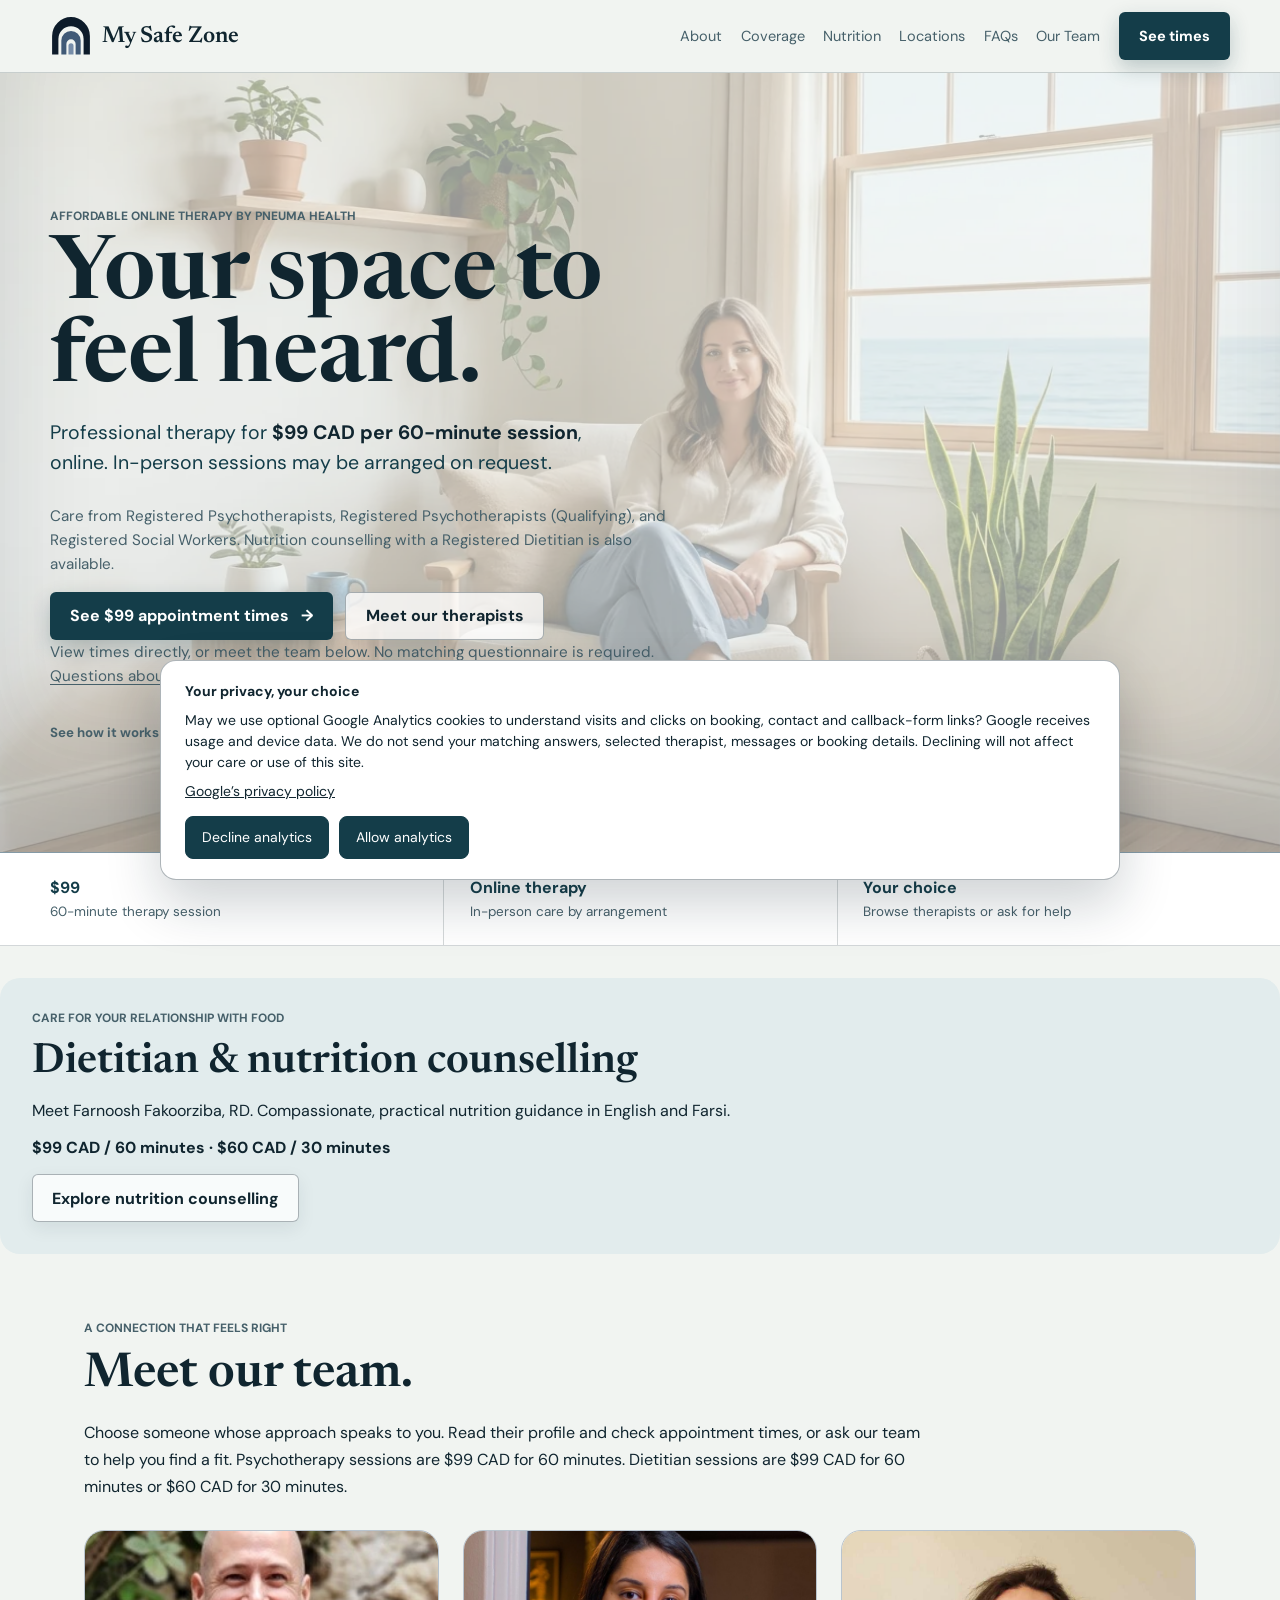
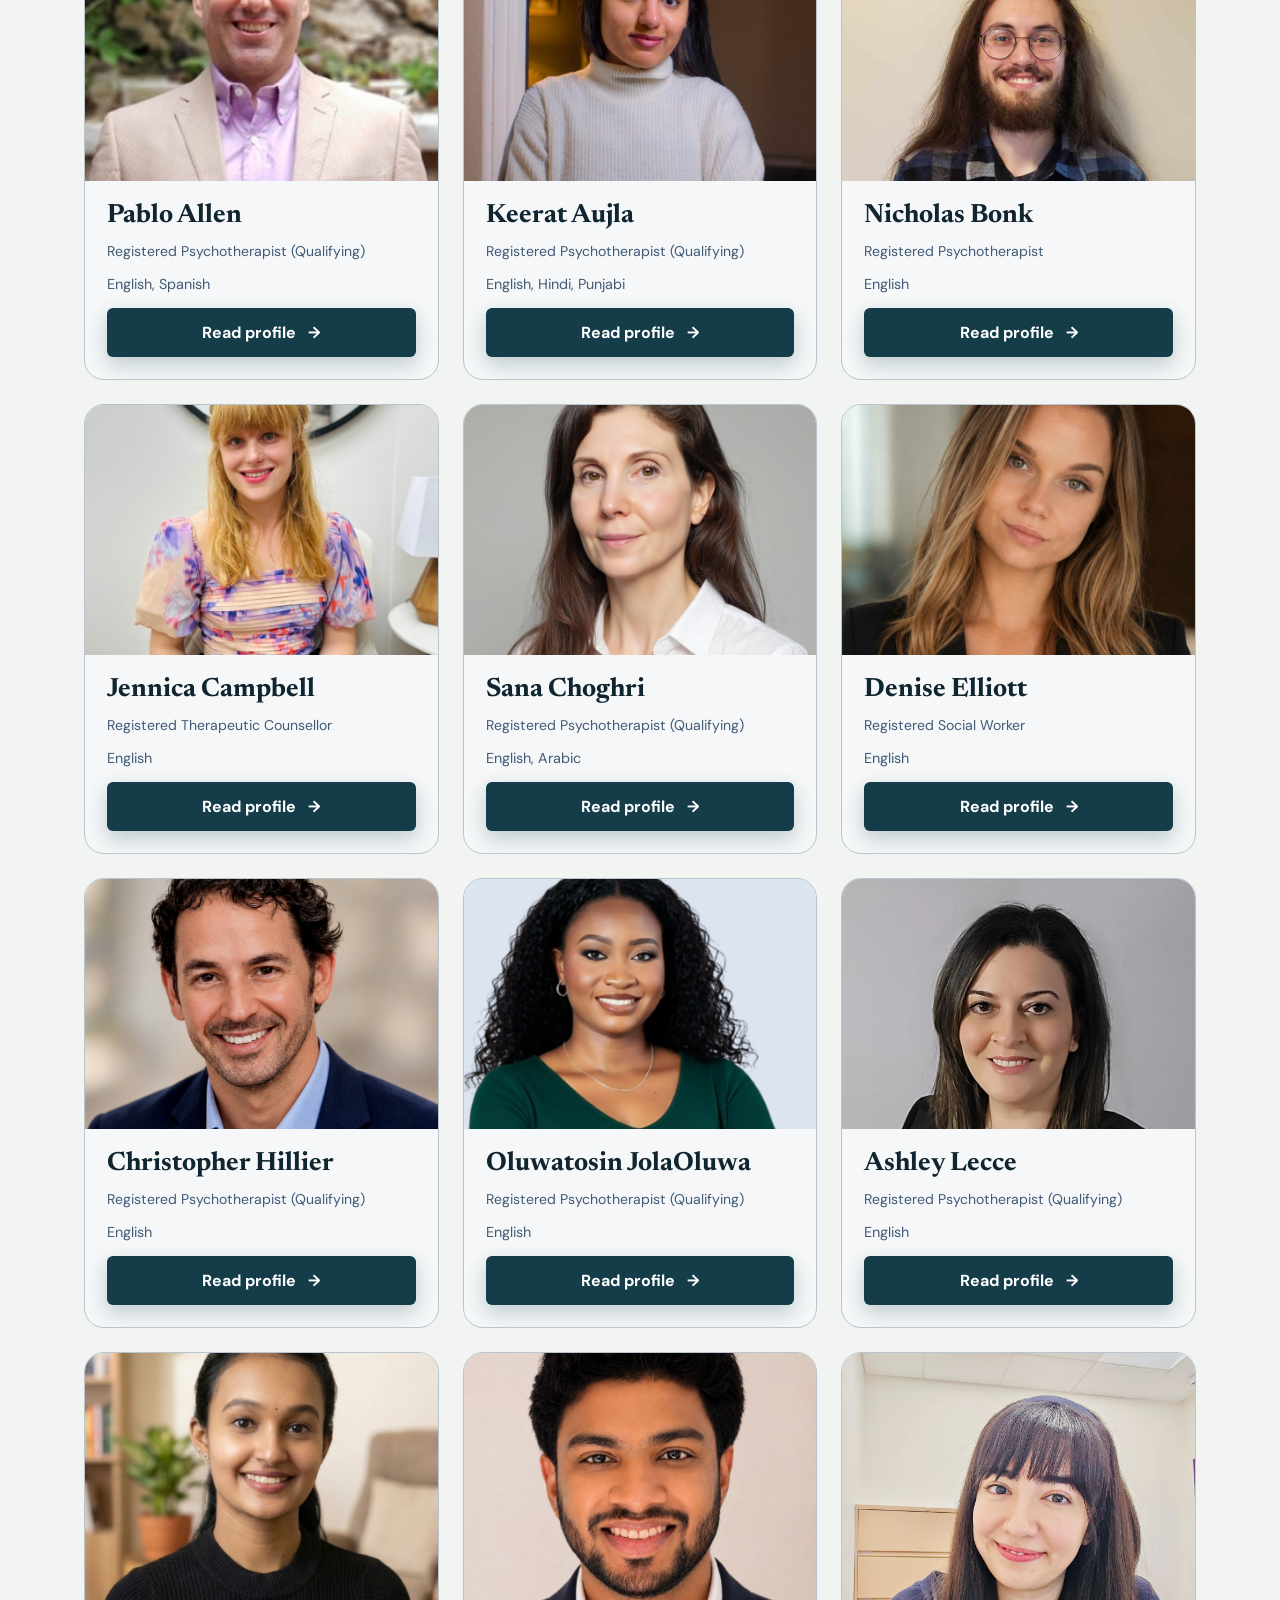
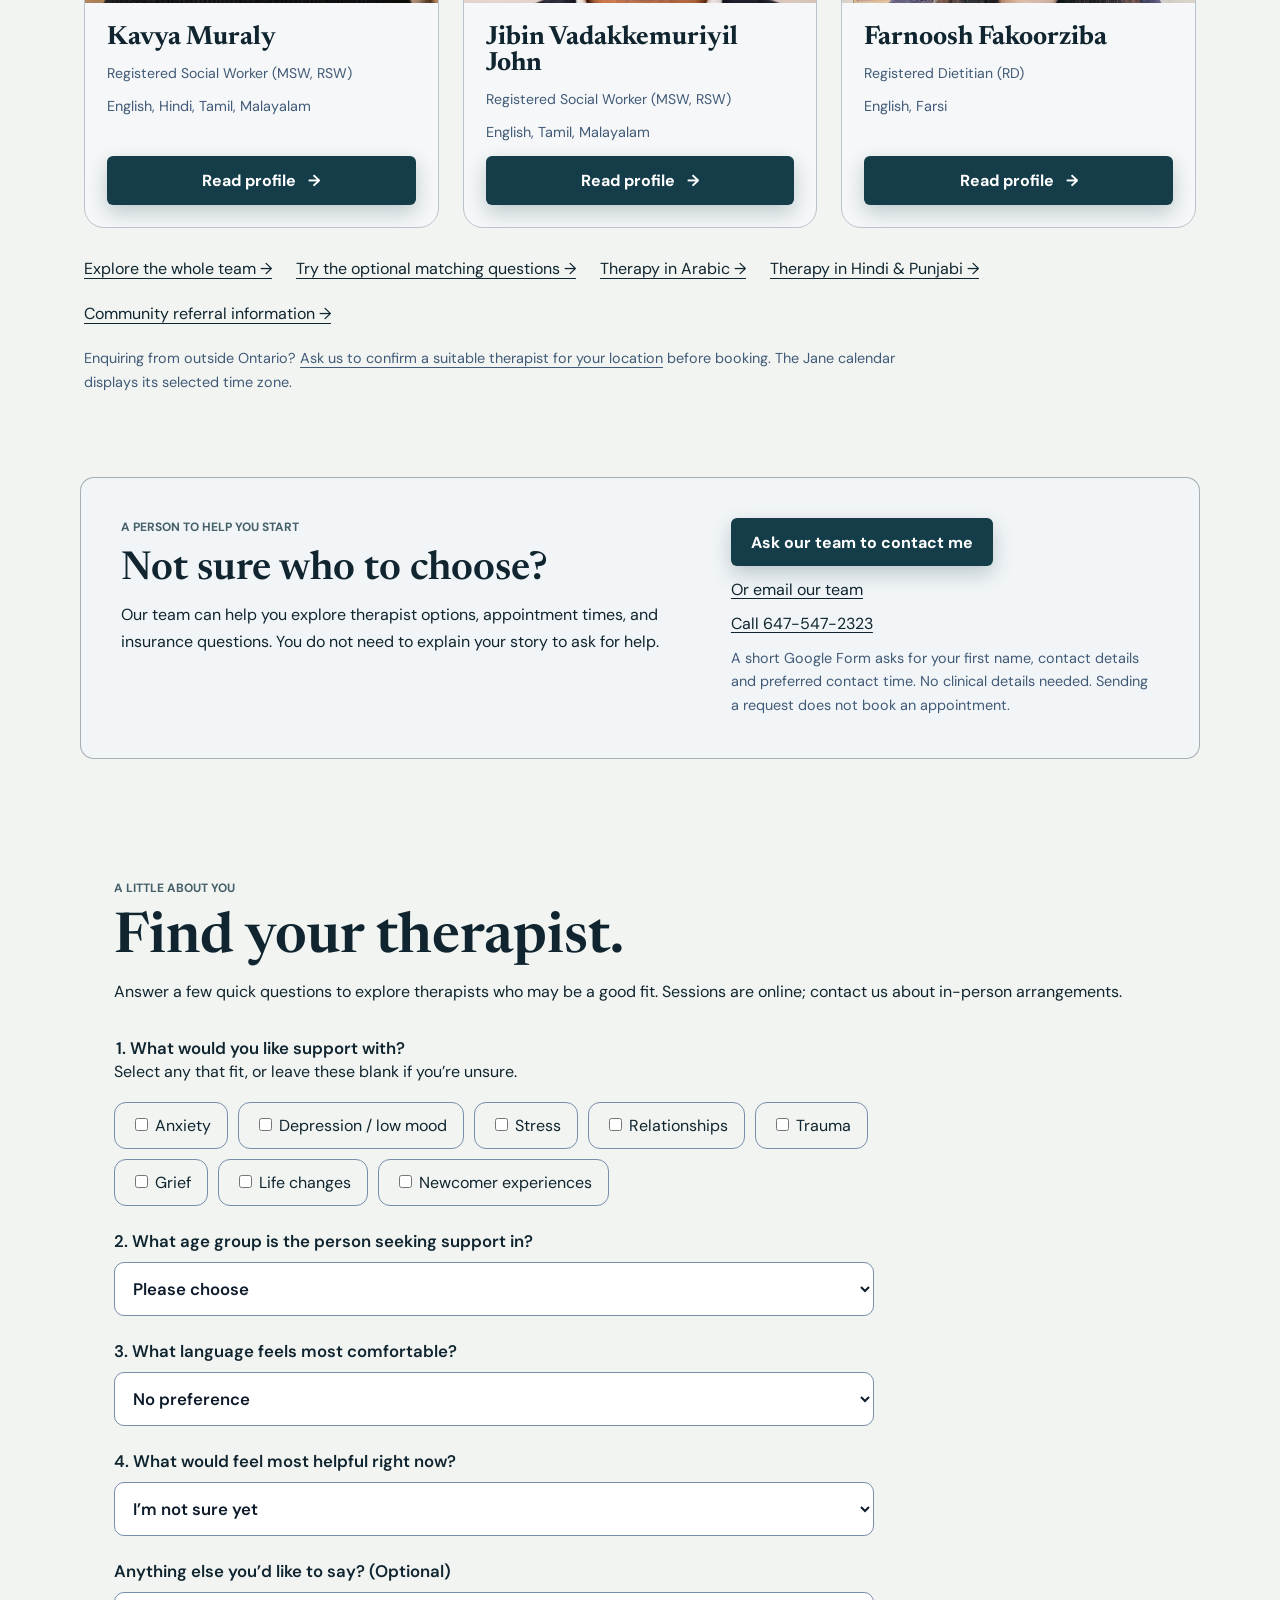
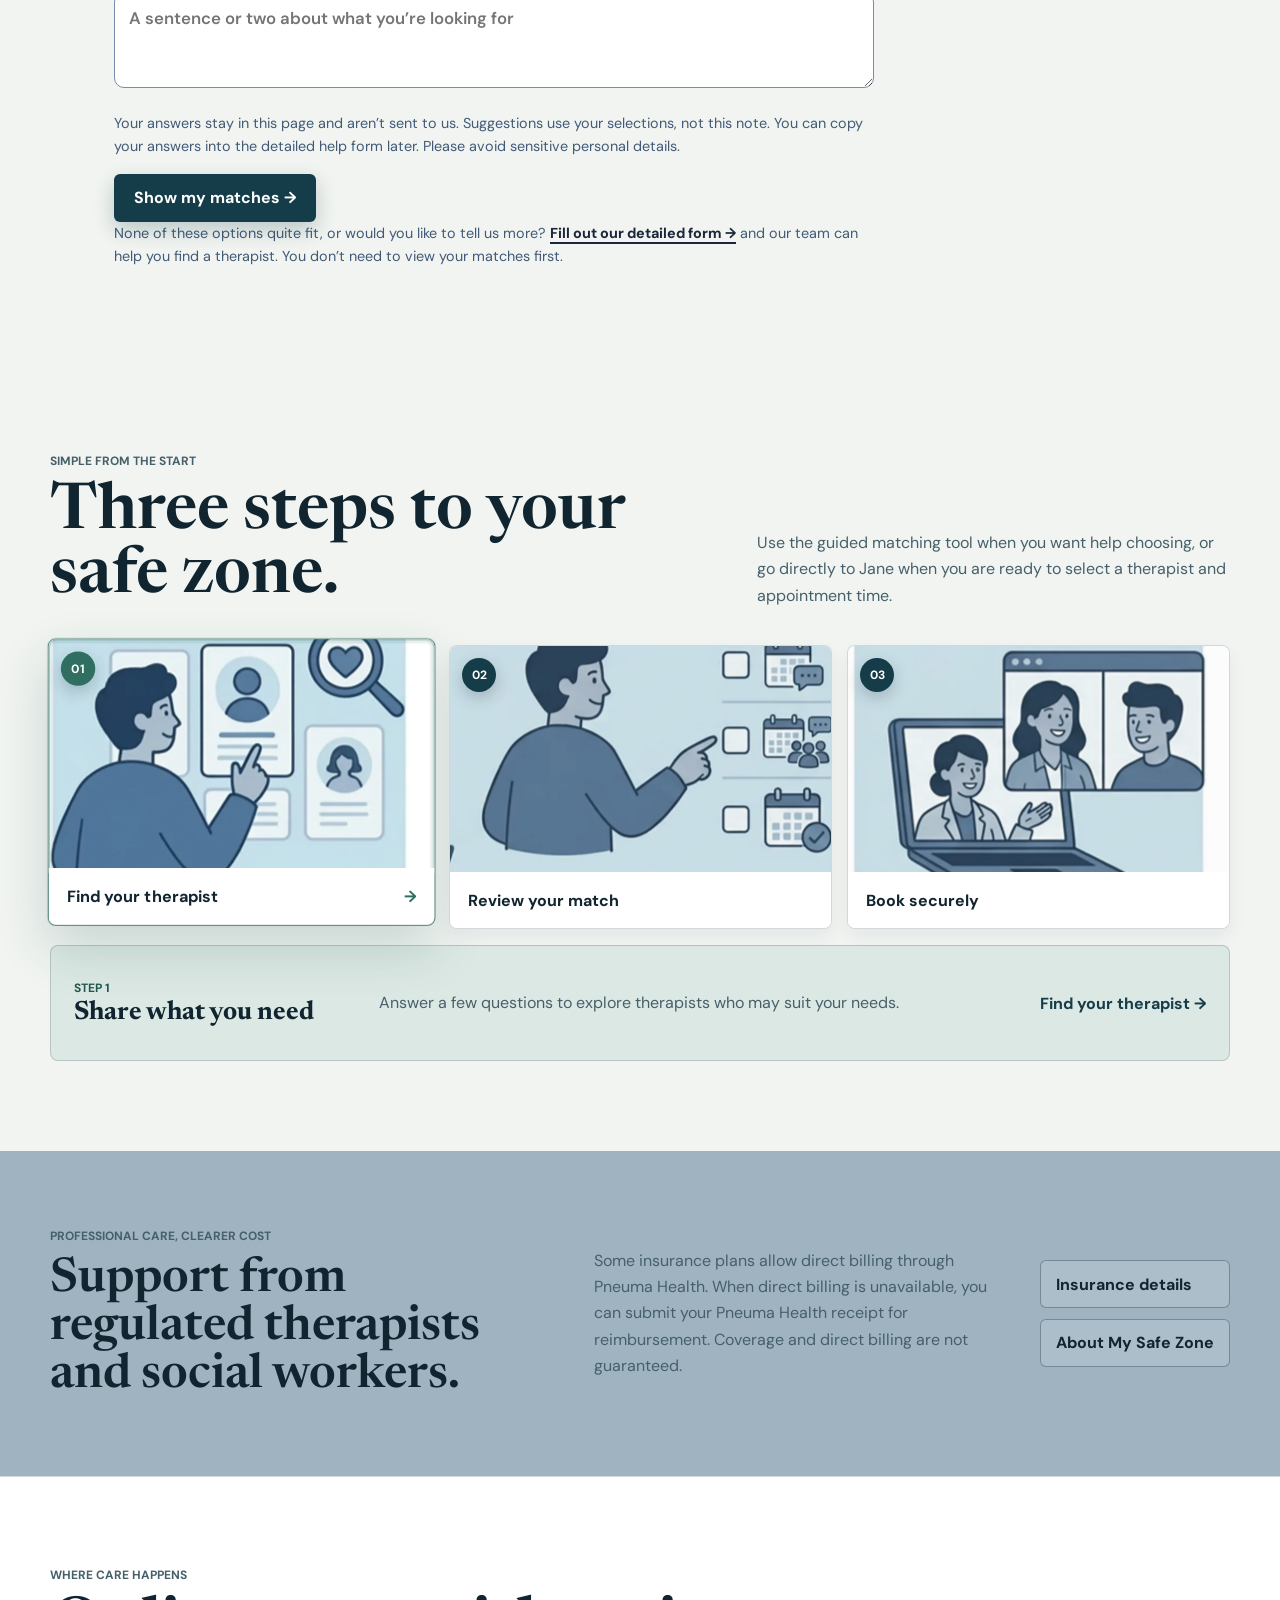
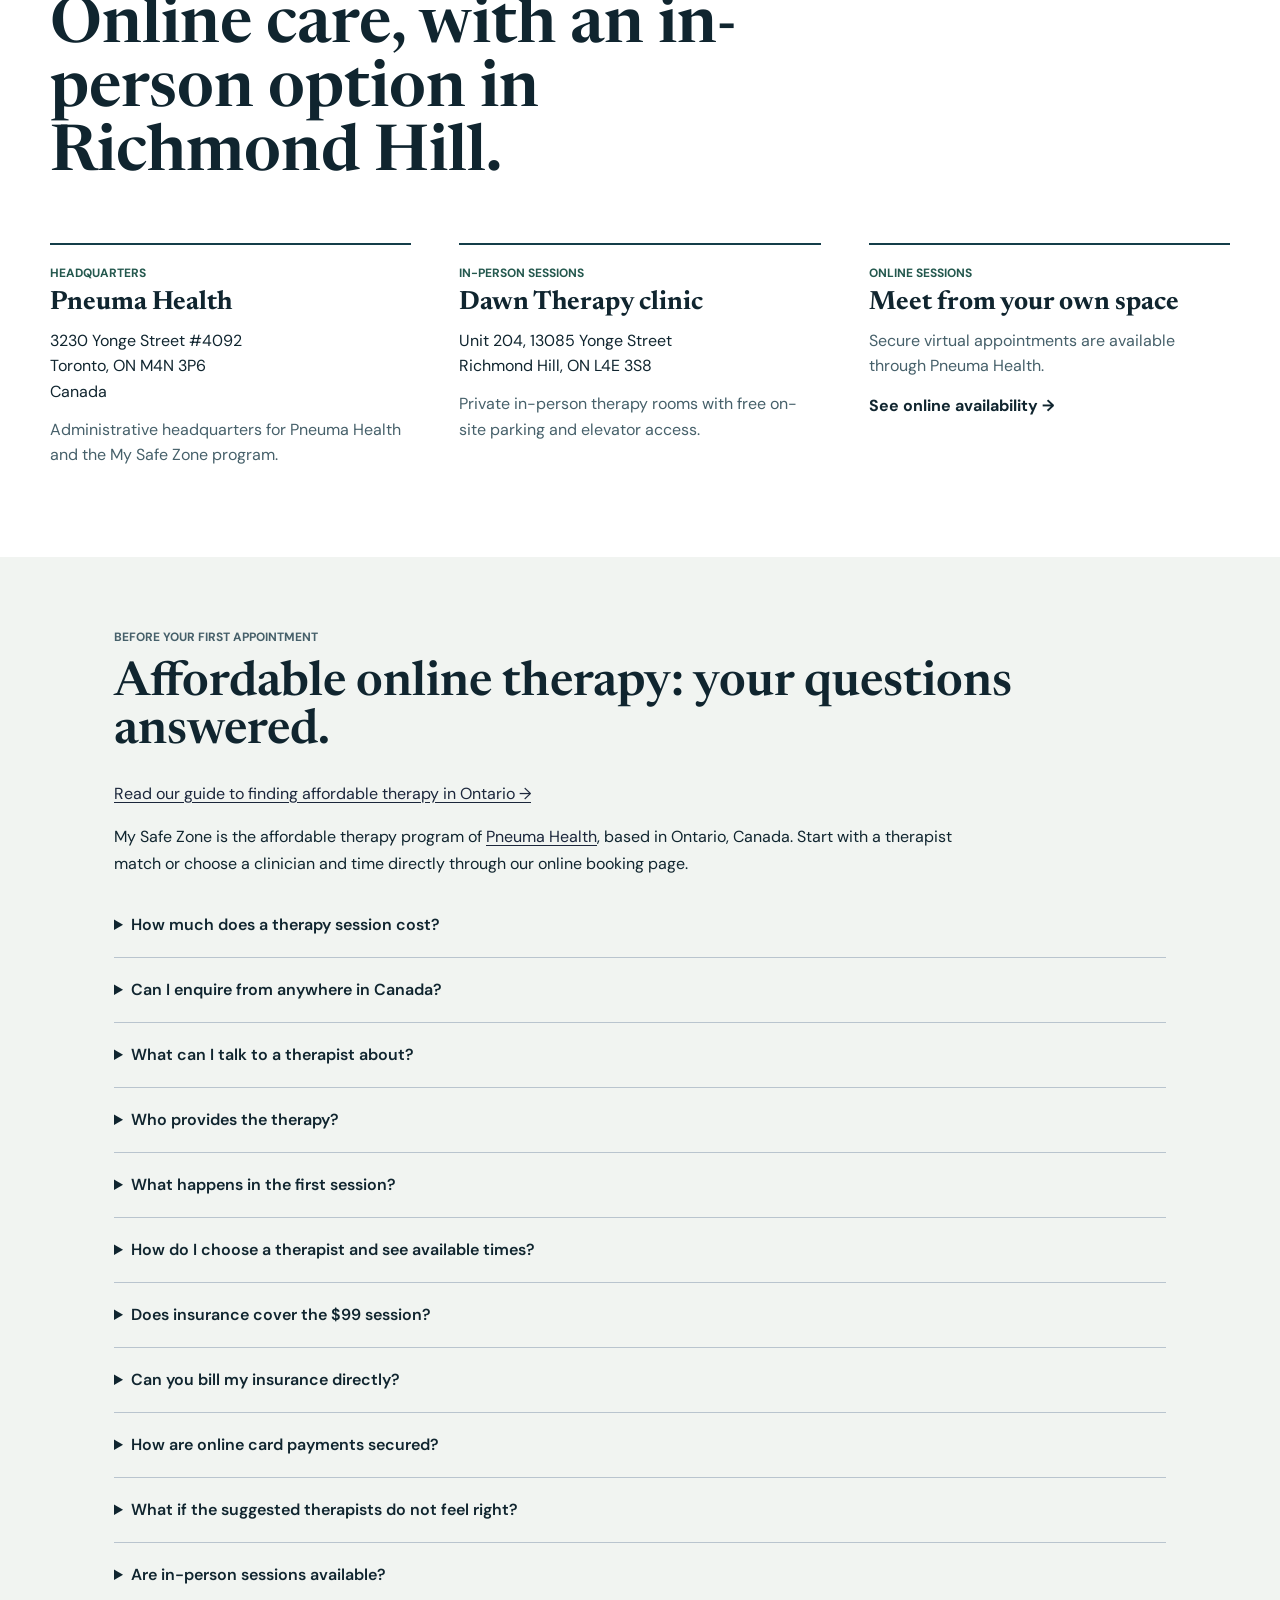
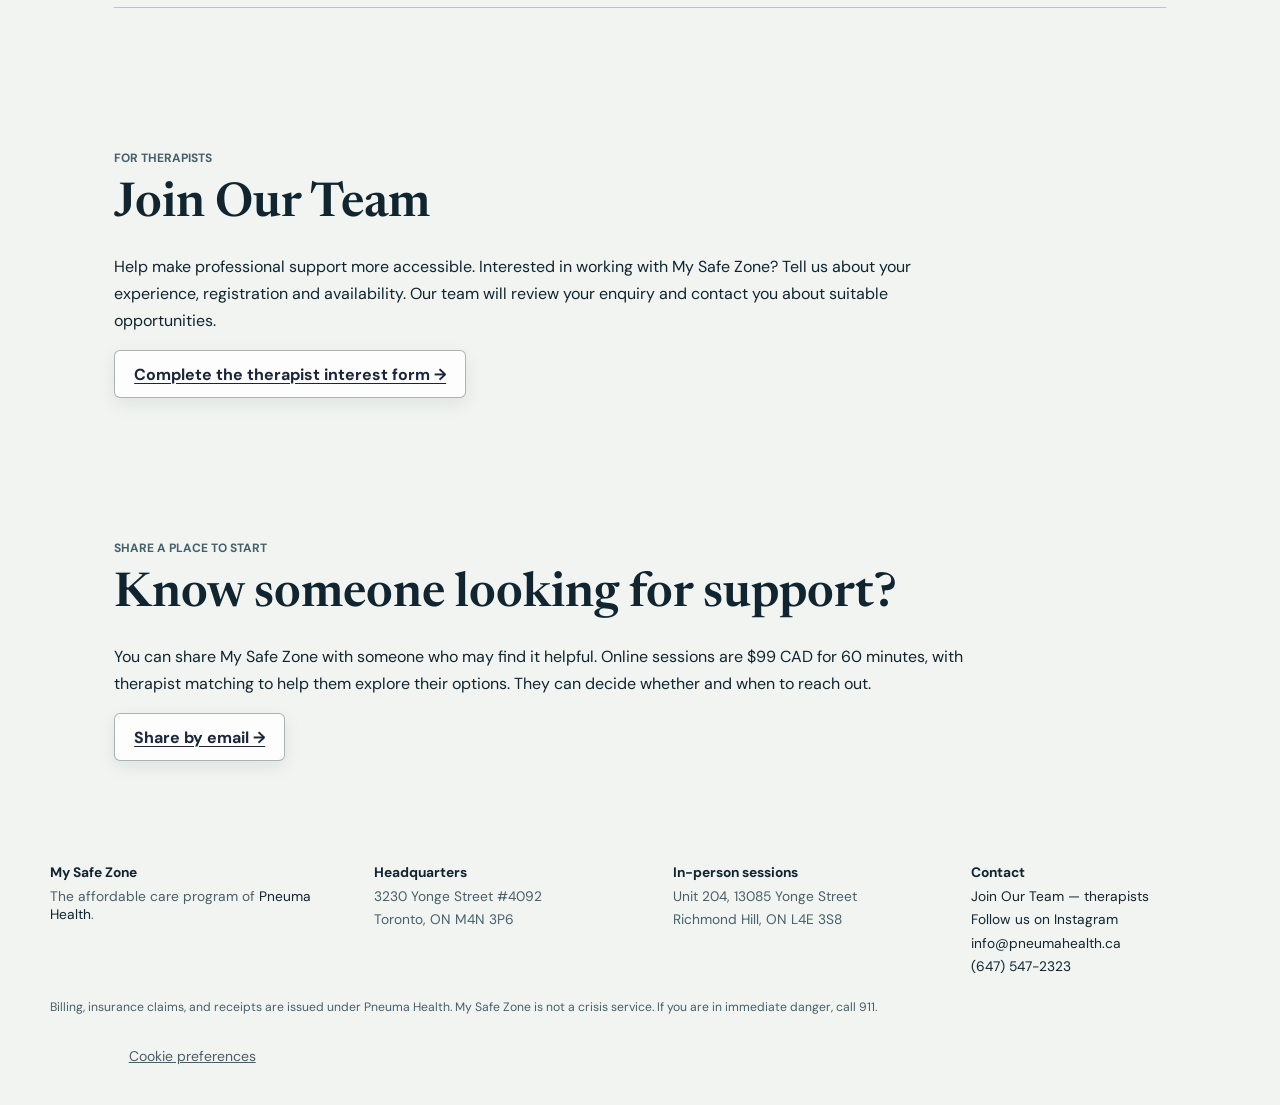
==== commit 85622c24: "Add Farnoosh dietitian profile and nutrition counselling fees" ====
--- a/index.html
+++ b/index.html
@@ -113,6 +113,7 @@
       <nav class="site-nav" aria-label="Primary navigation">
         <button class="nav-link" type="button" data-dialog="about-dialog">About</button>
         <button class="nav-link" type="button" data-dialog="coverage-dialog">Coverage</button>
+        <a class="nav-link" href="/nutrition/">Nutrition</a>
         <a class="nav-link" href="#locations">Locations</a>
         <a class="nav-link" href="#therapy-questions">FAQs</a>
         <a
@@ -139,7 +140,7 @@
           <p class="hero-lead">
             Professional therapy for <strong>$99 CAD per 60-minute session</strong>, online. In-person sessions may be arranged on request.
           </p>
-          <p class="hero-credentials">Care from Registered Psychotherapists, Registered Psychotherapists (Qualifying), and Registered Social Workers.</p>
+          <p class="hero-credentials">Care from Registered Psychotherapists, Registered Psychotherapists (Qualifying), and Registered Social Workers. Nutrition counselling with a Registered Dietitian is also available.</p>
 
           <div class="hero-actions hero-reveal">
             <a
@@ -182,7 +183,8 @@
         </div>
       </section>
 
-<section class="therapist-intro" id="meet-therapists" aria-labelledby="therapist-intro-title"><p class="eyebrow">A connection that feels right</p><h2 id="therapist-intro-title">Meet our team.</h2><p>Choose someone whose approach speaks to you. Read their profile and check appointment times, or ask our team to help you find a fit. Every My Safe Zone session is $99 CAD for 60 minutes.</p><div class="therapist-grid"><!-- TEAM CARDS START -->
+<section class="team-help" id="nutrition"><p class="eyebrow">Care for your relationship with food</p><h2>Dietitian &amp; nutrition counselling</h2><p>Meet Farnoosh Fakoorziba, RD. Compassionate, practical nutrition guidance in English and Farsi.</p><p><strong>$99 CAD / 60 minutes · $60 CAD / 30 minutes</strong></p><a class="button button-secondary" href="/nutrition/">Explore nutrition counselling</a></section>
+<section class="therapist-intro" id="meet-therapists" aria-labelledby="therapist-intro-title"><p class="eyebrow">A connection that feels right</p><h2 id="therapist-intro-title">Meet our team.</h2><p>Choose someone whose approach speaks to you. Read their profile and check appointment times, or ask our team to help you find a fit. Psychotherapy sessions are $99 CAD for 60 minutes. Dietitian sessions are $99 CAD for 60 minutes or $60 CAD for 30 minutes.</p><div class="therapist-grid"><!-- TEAM CARDS START -->
 <article class="therapist-card"><a class="therapist-photo-link" href="/team/#therapist-12" aria-label="Read Pablo Allen's profile"><img src="/assets/team-12.png" width="400" height="520" loading="lazy" alt="Pablo Allen"></a><div><h3><a href="/team/#therapist-12">Pablo Allen</a></h3><p class="therapist-credential">Registered Psychotherapist (Qualifying)</p><p class="match-small">English, Spanish</p><a class="button button-primary" href="/team/#therapist-12">Read profile<span class="sr-only"> for Pablo Allen</span> →</a></div></article>
 <article class="therapist-card"><a class="therapist-photo-link" href="/team/#therapist-9" aria-label="Read Keerat Aujla's profile"><img src="/assets/team-9.jpg" width="400" height="520" loading="lazy" alt="Keerat Aujla"></a><div><h3><a href="/team/#therapist-9">Keerat Aujla</a></h3><p class="therapist-credential">Registered Psychotherapist (Qualifying)</p><p class="match-small">English, Hindi, Punjabi</p><a class="button button-primary" href="/team/#therapist-9">Read profile<span class="sr-only"> for Keerat Aujla</span> →</a></div></article>
 <article class="therapist-card"><a class="therapist-photo-link" href="/team/#therapist-18" aria-label="Read Nicholas Bonk's profile"><img src="/assets/team-18.jpg" width="400" height="520" loading="lazy" alt="Nicholas Bonk"></a><div><h3><a href="/team/#therapist-18">Nicholas Bonk</a></h3><p class="therapist-credential">Registered Psychotherapist</p><p class="match-small">English</p><a class="button button-primary" href="/team/#therapist-18">Read profile<span class="sr-only"> for Nicholas Bonk</span> →</a></div></article>
@@ -194,6 +196,7 @@
 <article class="therapist-card"><a class="therapist-photo-link" href="/team/#therapist-20" aria-label="Read Ashley Lecce's profile"><img src="/assets/team-20.jpg" width="400" height="520" loading="lazy" alt="Ashley Lecce"></a><div><h3><a href="/team/#therapist-20">Ashley Lecce</a></h3><p class="therapist-credential">Registered Psychotherapist (Qualifying)</p><p class="match-small">English</p><a class="button button-primary" href="/team/#therapist-20">Read profile<span class="sr-only"> for Ashley Lecce</span> →</a></div></article>
 <article class="therapist-card"><a class="therapist-photo-link" href="/team/#therapist-14" aria-label="Read Kavya Muraly's profile"><img src="/assets/team-14.jpg" width="400" height="520" loading="lazy" alt="Kavya Muraly"></a><div><h3><a href="/team/#therapist-14">Kavya Muraly</a></h3><p class="therapist-credential">Registered Social Worker (MSW, RSW)</p><p class="match-small">English, Hindi, Tamil, Malayalam</p><a class="button button-primary" href="/team/#therapist-14">Read profile<span class="sr-only"> for Kavya Muraly</span> →</a></div></article>
 <article class="therapist-card"><a class="therapist-photo-link" href="/team/#therapist-19" aria-label="Read Jibin Vadakkemuriyil John's profile"><img src="/assets/team-19.jpg" width="400" height="520" loading="lazy" alt="Jibin Vadakkemuriyil John"></a><div><h3><a href="/team/#therapist-19">Jibin Vadakkemuriyil John</a></h3><p class="therapist-credential">Registered Social Worker (MSW, RSW)</p><p class="match-small">English, Tamil, Malayalam</p><a class="button button-primary" href="/team/#therapist-19">Read profile<span class="sr-only"> for Jibin Vadakkemuriyil John</span> →</a></div></article>
+<article class="therapist-card"><a class="therapist-photo-link" href="/team/#therapist-farnoosh-fakoorziba" aria-label="Read Farnoosh Fakoorziba's profile"><img src="/assets/farnoosh-fakoorziba.jpg" width="400" height="520" loading="lazy" alt="Farnoosh Fakoorziba"></a><div><h3><a href="/team/#therapist-farnoosh-fakoorziba">Farnoosh Fakoorziba</a></h3><p class="therapist-credential">Registered Dietitian (RD)</p><p class="match-small">English, Farsi</p><a class="button button-primary" href="/team/#therapist-farnoosh-fakoorziba">Read profile<span class="sr-only"> for Farnoosh Fakoorziba</span> →</a></div></article>
 <!-- TEAM CARDS END --></div><div class="therapist-links"><a href="/team/">Explore the whole team →</a><a href="#find-your-therapist">Try the optional matching questions →</a><a href="/therapy/arabic/">Therapy in Arabic →</a><a href="/therapy/hindi-punjabi/">Therapy in Hindi &amp; Punjabi →</a><a href="/community/">Community referral information →</a></div><p class="match-small">Enquiring from outside Ontario? <a href="https://docs.google.com/forms/d/e/1FAIpQLScZybuNpO0uS9r0S9Tds227BgayAe8z0cIVu_FjhuOwMrChSQ/viewform" target="_blank" rel="noopener">Ask us to confirm a suitable therapist for your location</a> before booking. The Jane calendar displays its selected time zone.</p></section>
       <section id="booking-help" class="booking-help" aria-labelledby="booking-help-title">
         <div><p class="eyebrow">A person to help you start</p><h2 id="booking-help-title">Not sure who to choose?</h2>
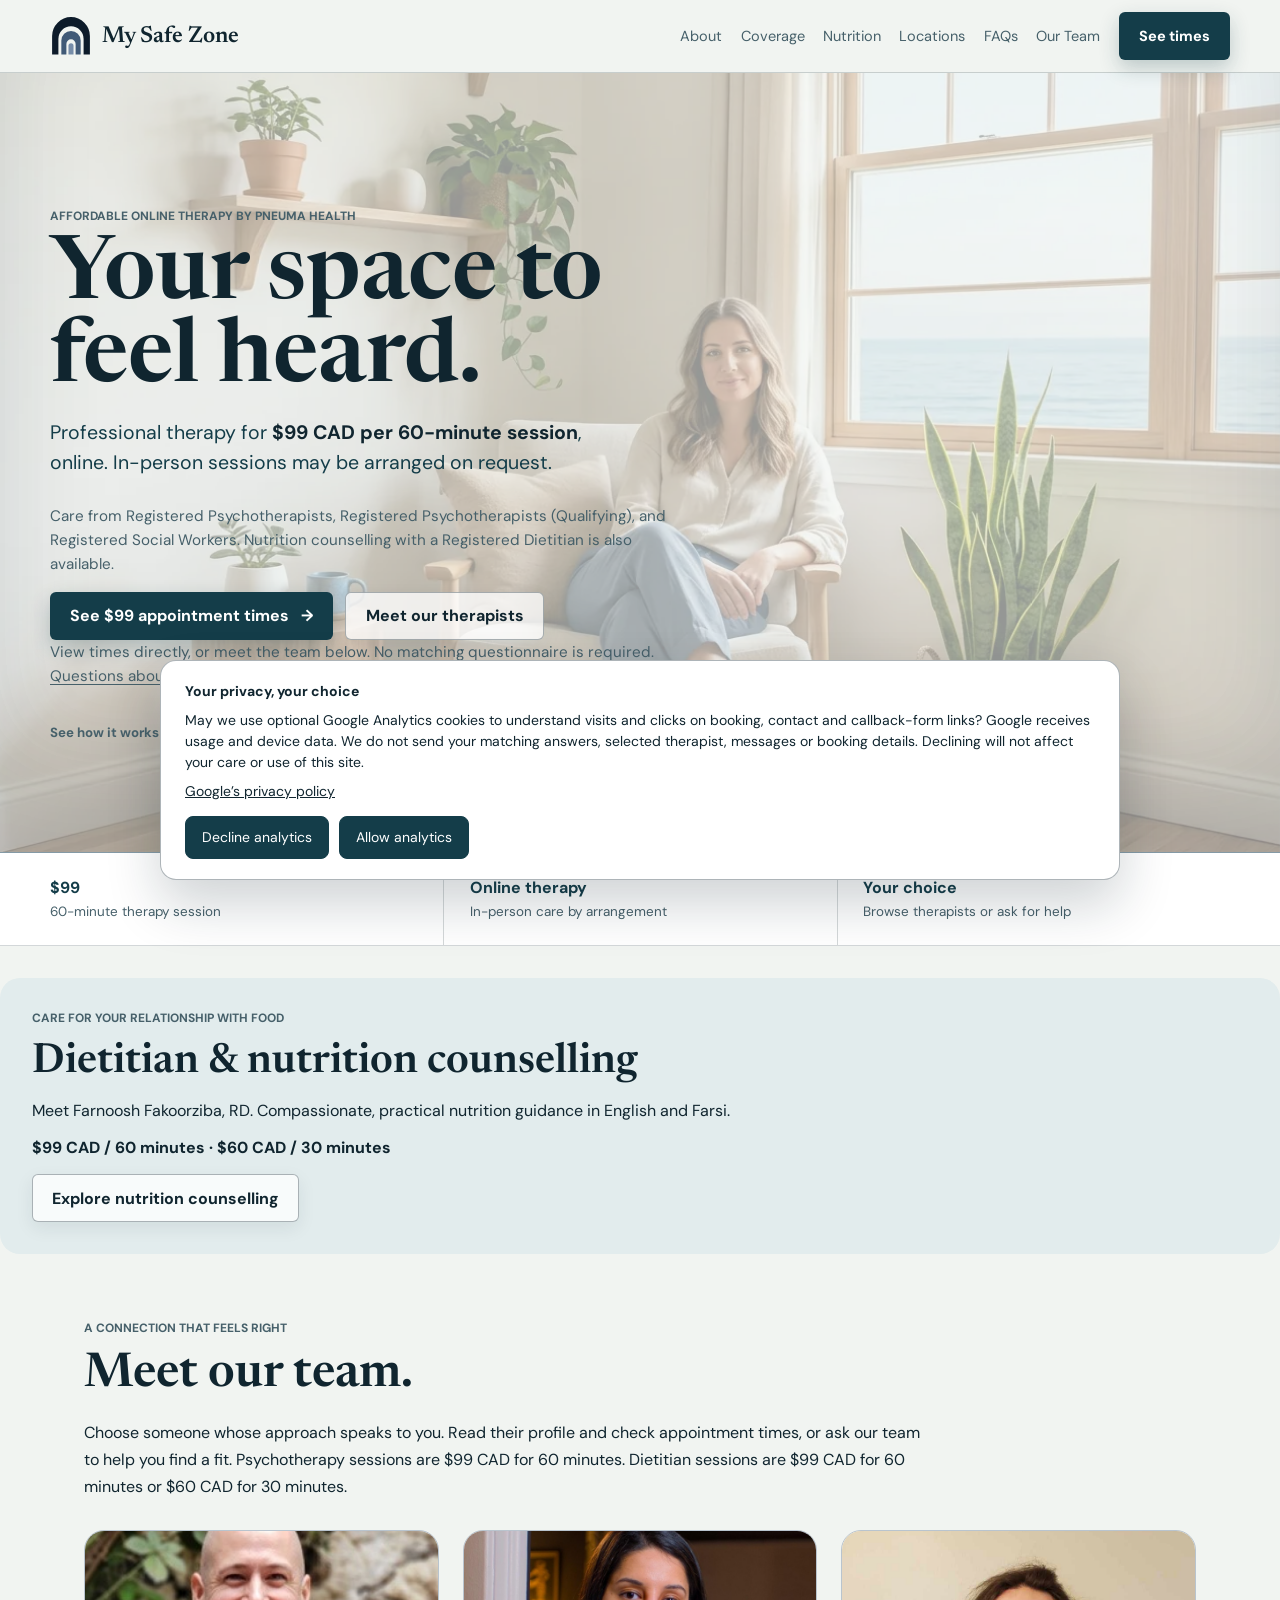
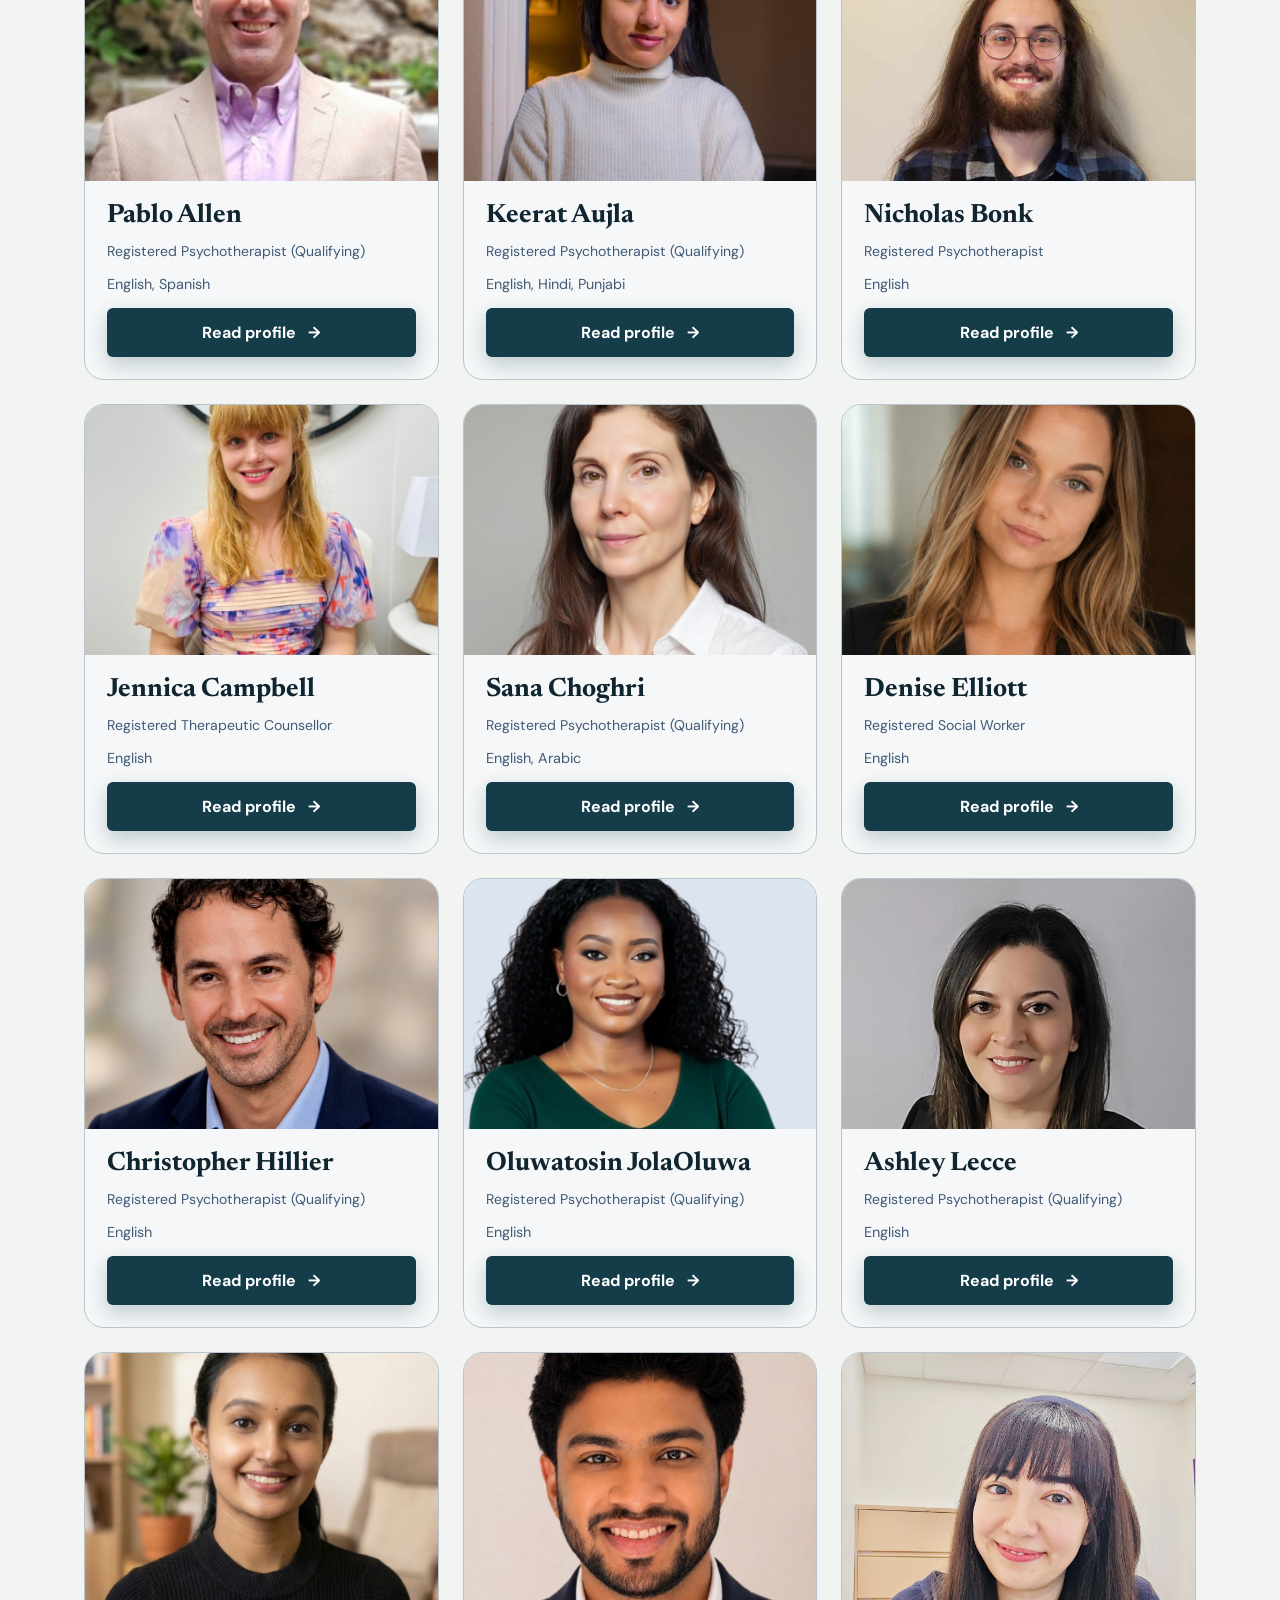
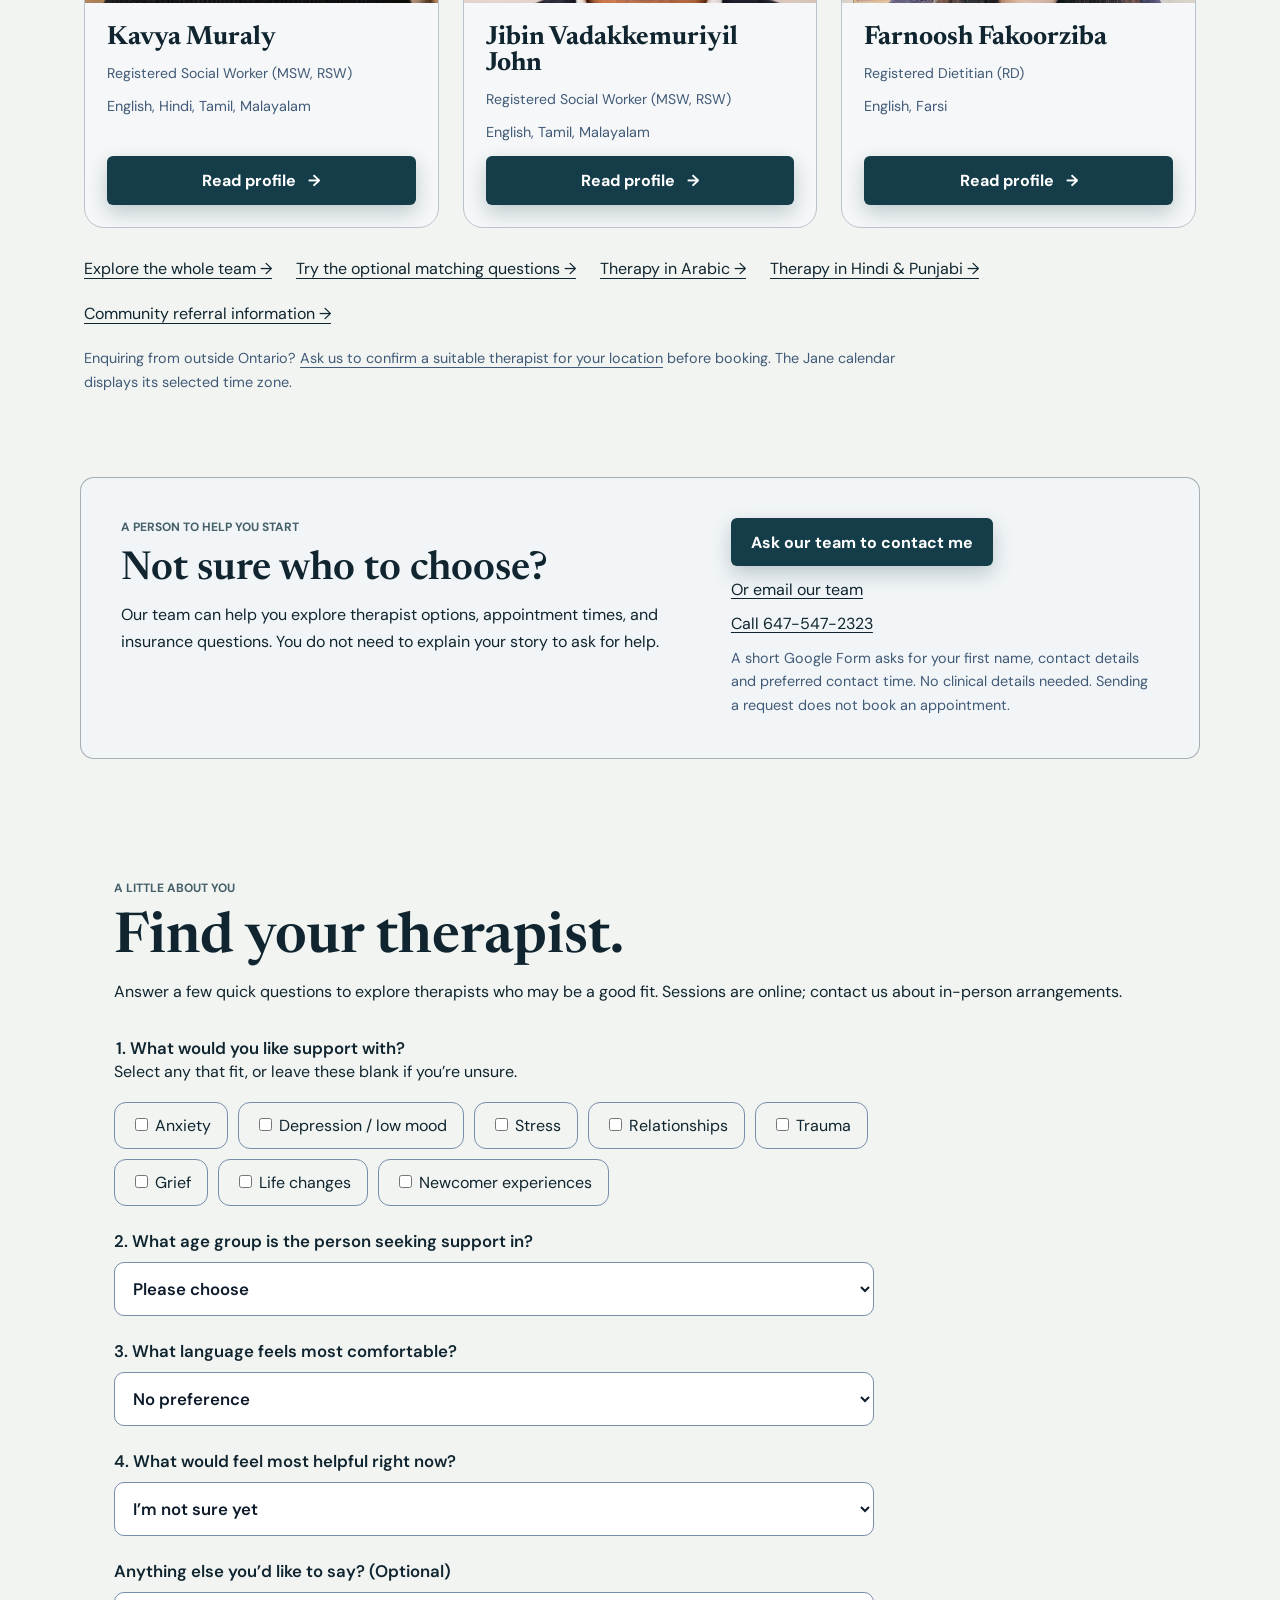
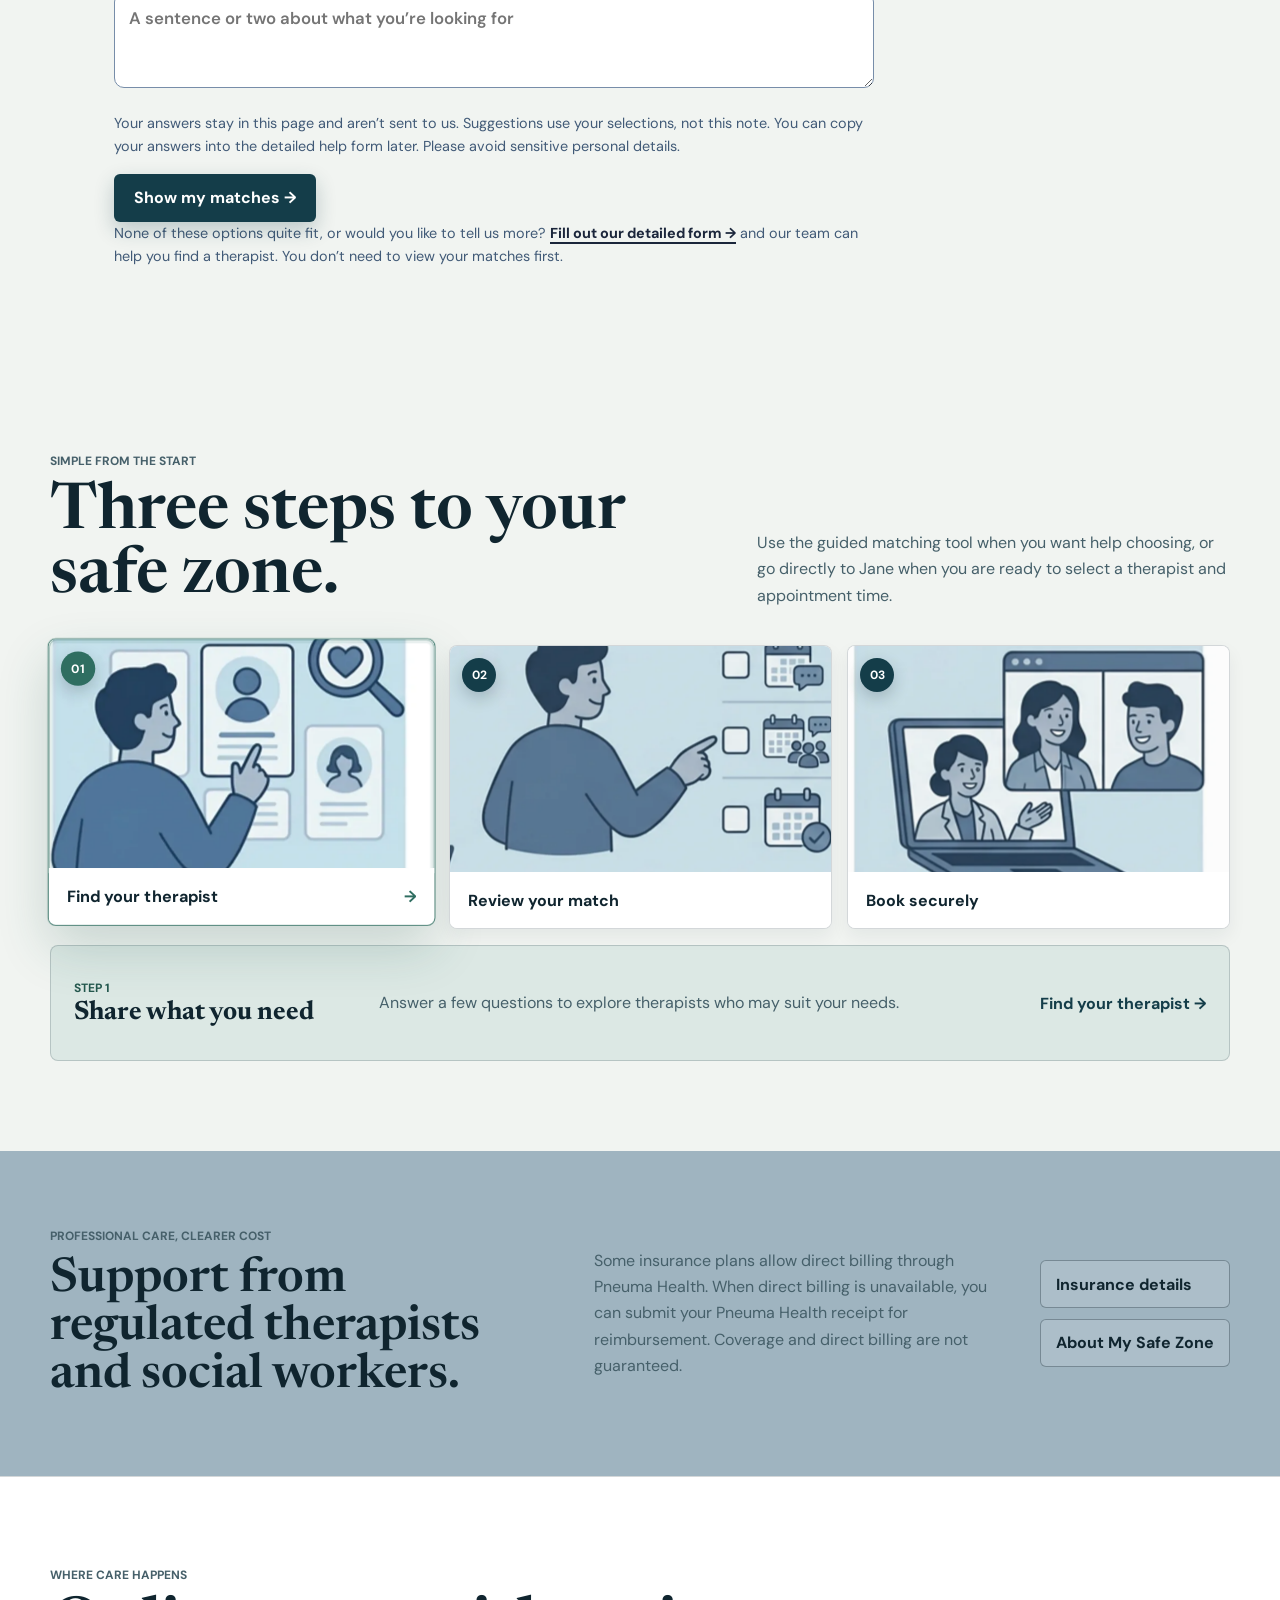
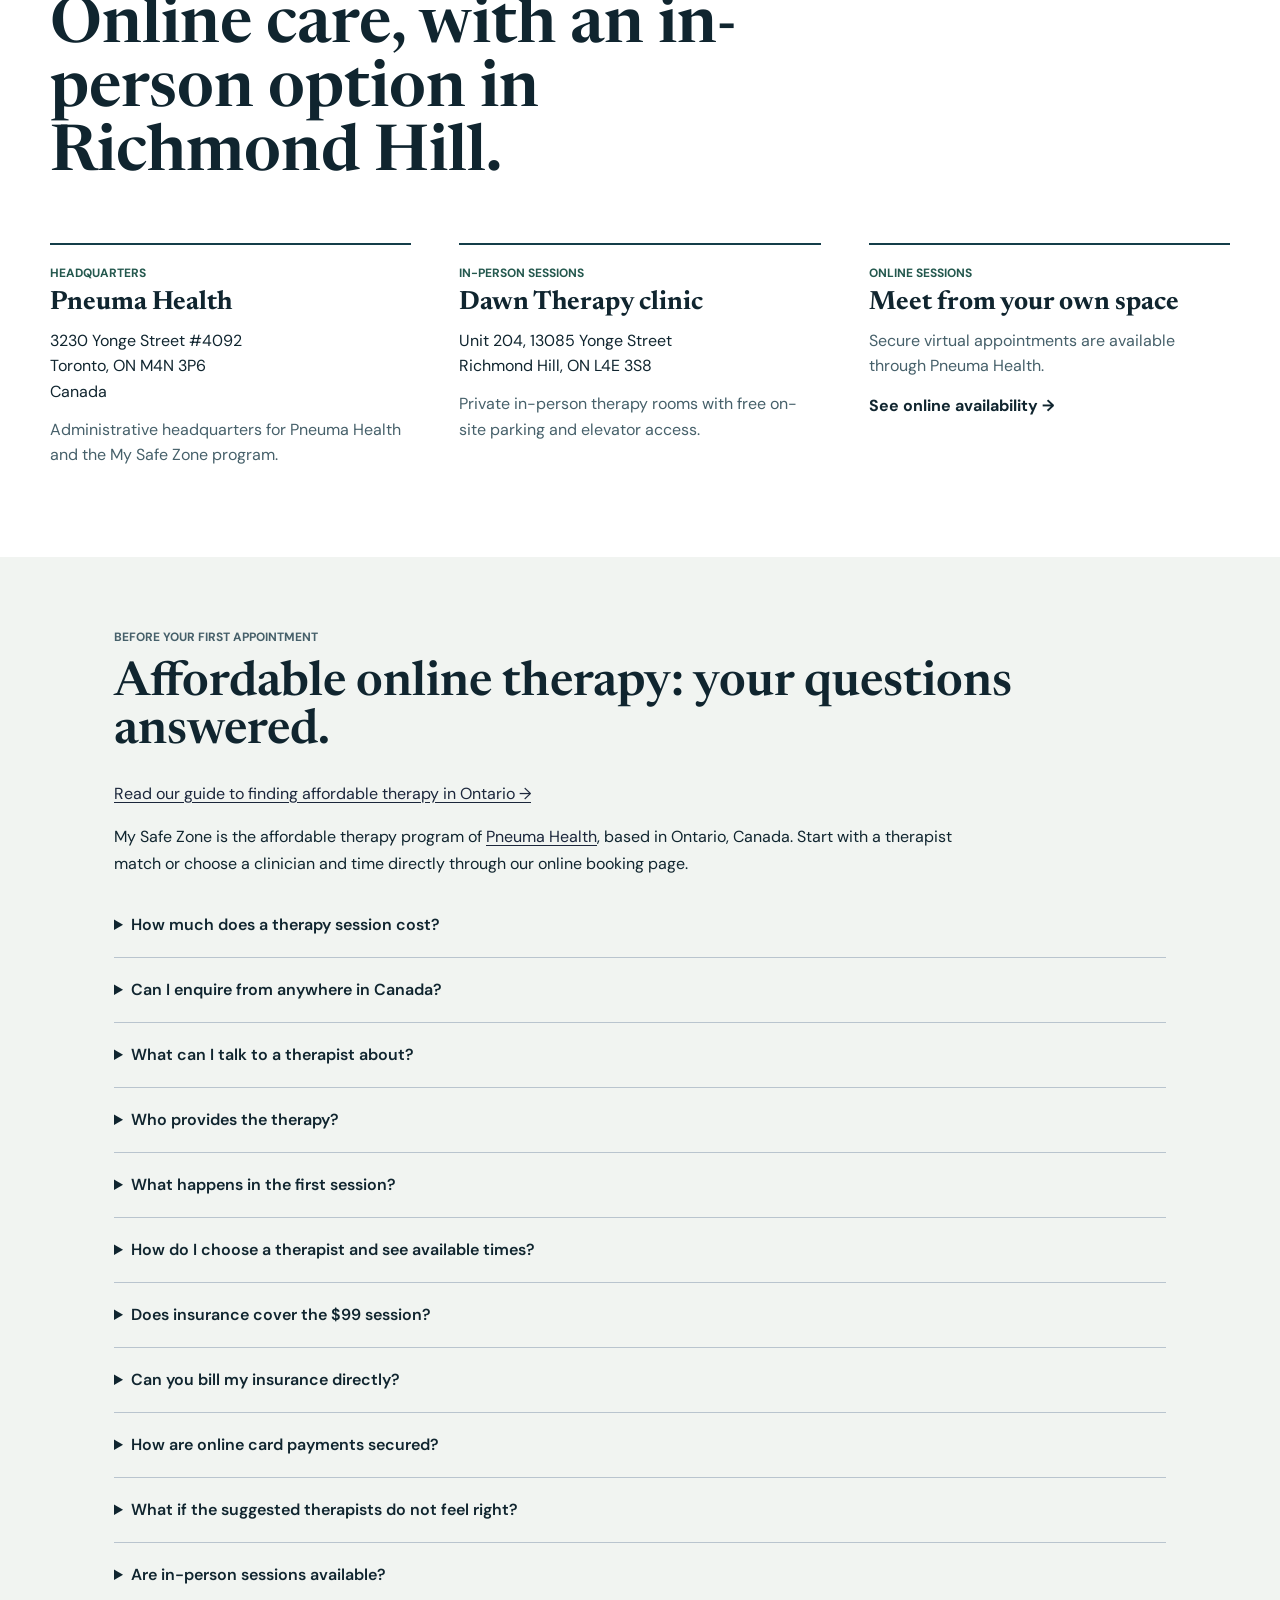
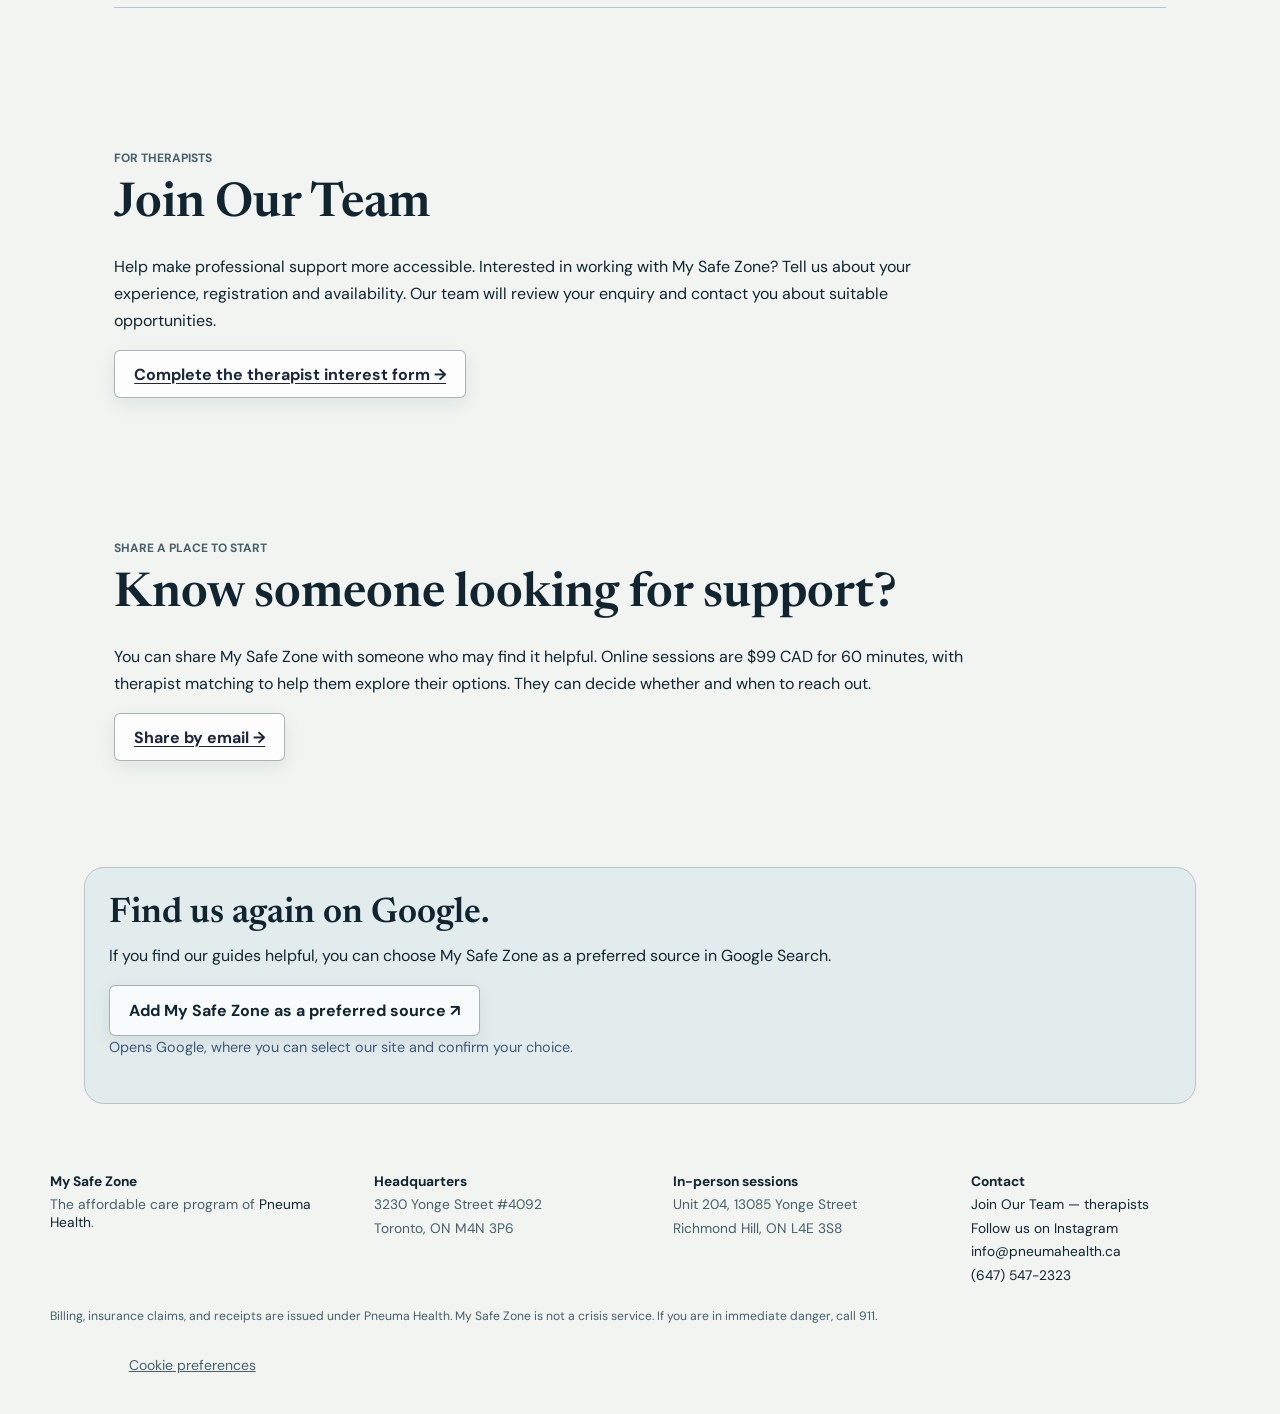
==== commit 43da0e65: "Add Google preferred-source links for readers" ====
--- a/index.html
+++ b/index.html
@@ -45,7 +45,7 @@
       href="https://fonts.googleapis.com/css2?family=DM+Sans:wght@400;500;600;700&amp;family=Newsreader:opsz,wght@6..72,500;6..72,600&amp;display=swap"
       rel="stylesheet"
     />
-    <link rel="stylesheet" href="/styles.css?v=20261122-full-team" />
+    <link rel="stylesheet" href="/styles.css?v=20261122-preferred-source" />
     <script type="application/ld+json">
       {
         "@context": "https://schema.org",
@@ -384,7 +384,13 @@
         <p>You can share My Safe Zone with someone who may find it helpful. Online sessions are $99 CAD for 60 minutes, with therapist matching to help them explore their options. They can decide whether and when to reach out.</p>
         <a class="button button-secondary" href="mailto:?subject=My%20Safe%20Zone%20%E2%80%94%20an%20option%20for%20support&amp;body=I%20thought%20this%20might%20be%20helpful%20if%20you%20are%20looking%20for%20support.%20You%20can%20explore%20My%20Safe%20Zone%20at%20https%3A%2F%2Fmysafezone.ca%2F%20whenever%20you%20feel%20ready.">Share by email →</a>
       </section>
-    </main>
+    <aside id="preferred-source" class="preferred-source" aria-label="Follow My Safe Zone on Google">
+  <h2>Find us again on Google.</h2>
+  <p>If you find our guides helpful, you can choose My Safe Zone as a preferred source in Google Search.</p>
+  <a class="button button-secondary" href="https://www.google.com/preferences/source?q=mysafezone.ca" target="_blank" rel="noopener noreferrer">Add My Safe Zone as a preferred source ↗</a>
+  <p class="match-small">Opens Google, where you can select our site and confirm your choice.</p>
+</aside>
+</main>
 
     <footer class="site-footer">
       <div class="footer-brand">
--- a/styles.css
+++ b/styles.css
@@ -1272,3 +1272,10 @@
 .team-header nav{display:flex;align-items:center;gap:20px}
 @media(max-width:600px){.team-header{align-items:flex-start;gap:16px;flex-direction:column}.team-header nav{gap:16px}.team-profile{scroll-margin-top:170px}}
 .team-header .brand-name,.team-header .nav-link{display:inline}
+
+/* Reader-selected Google source preference; no third-party script is loaded. */
+.preferred-source{max-width:1112px;margin:36px auto;padding:28px 24px;background:#e2eced;border:1px solid #b9c4ce;border-radius:20px}
+.preferred-source h2{font-family:Newsreader,serif;font-size:clamp(1.6rem,3vw,2.2rem);margin:0 0 12px}
+.preferred-source p{line-height:1.65;max-width:780px}
+.preferred-source .button{white-space:normal;text-align:center;line-height:1.5}
+@media(max-width:780px){main>.preferred-source{margin:24px 20px}.reader-guide>.preferred-source{margin:24px 0}}
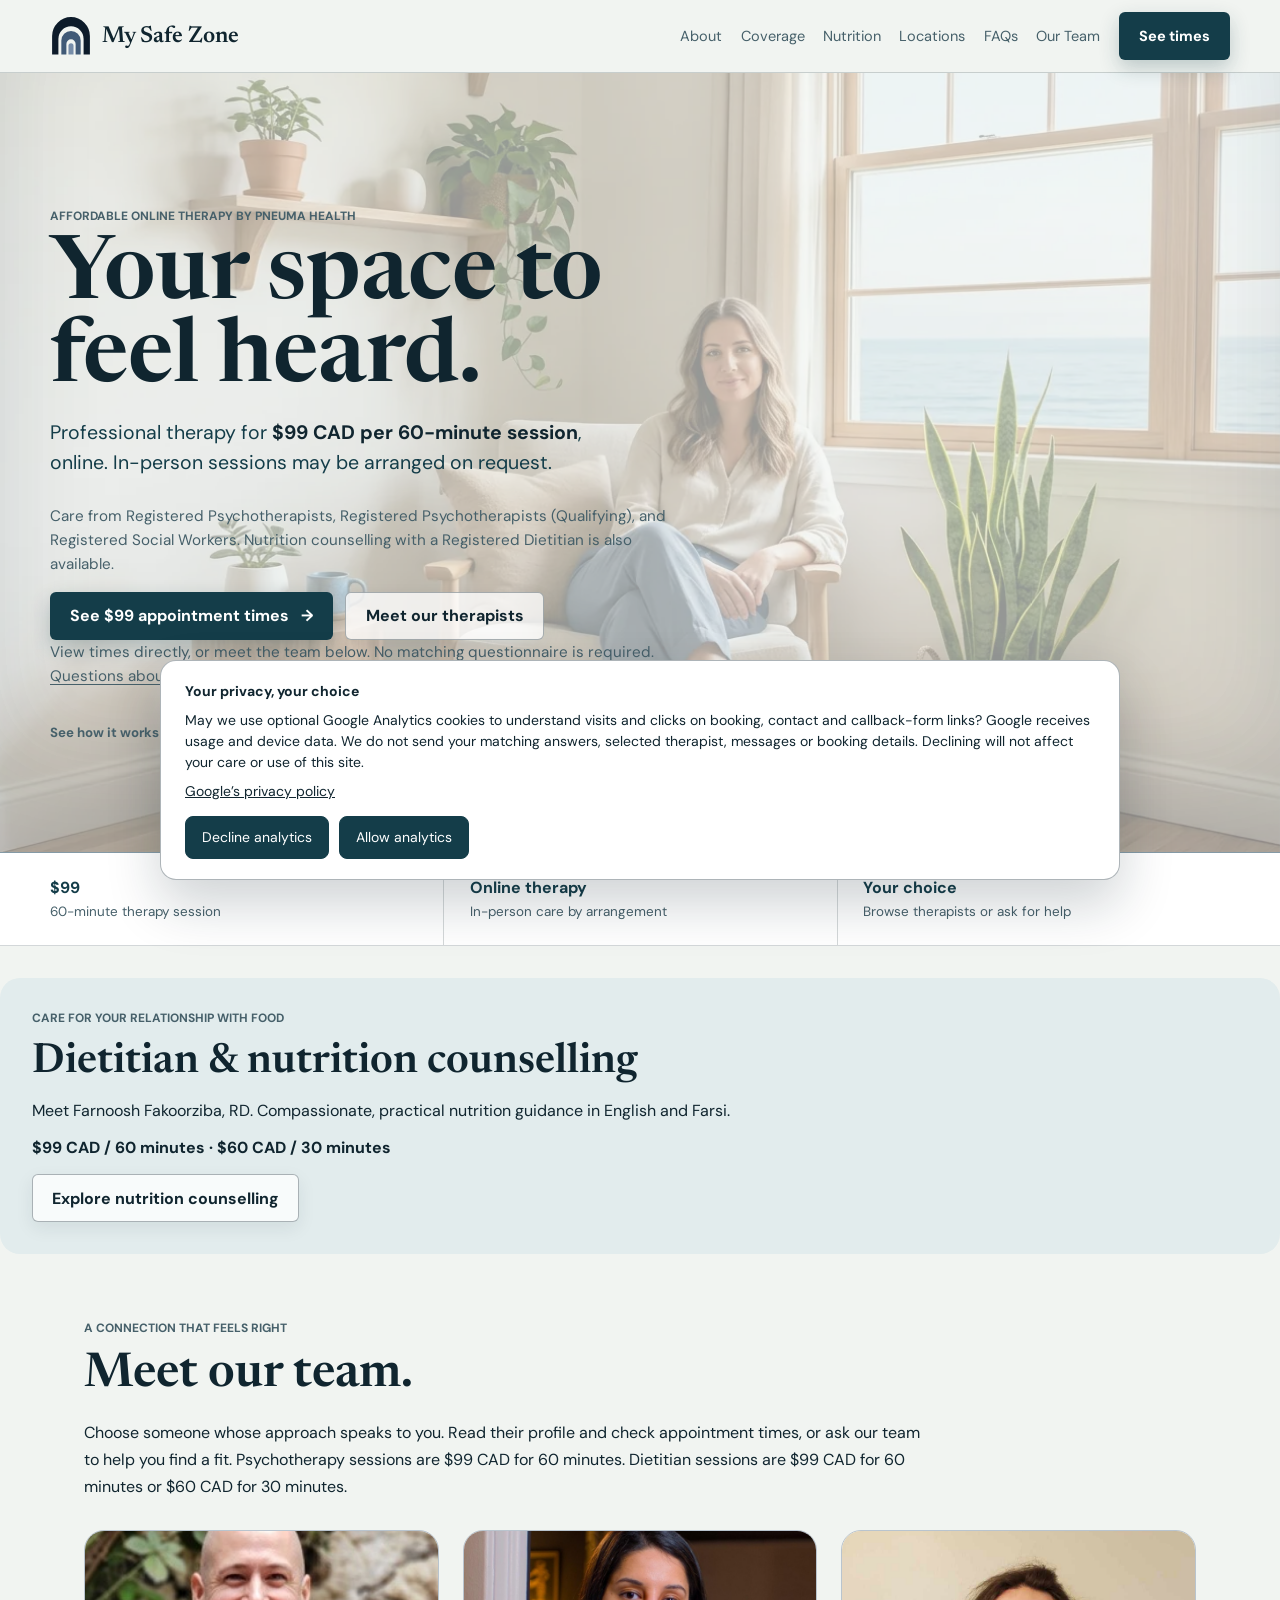
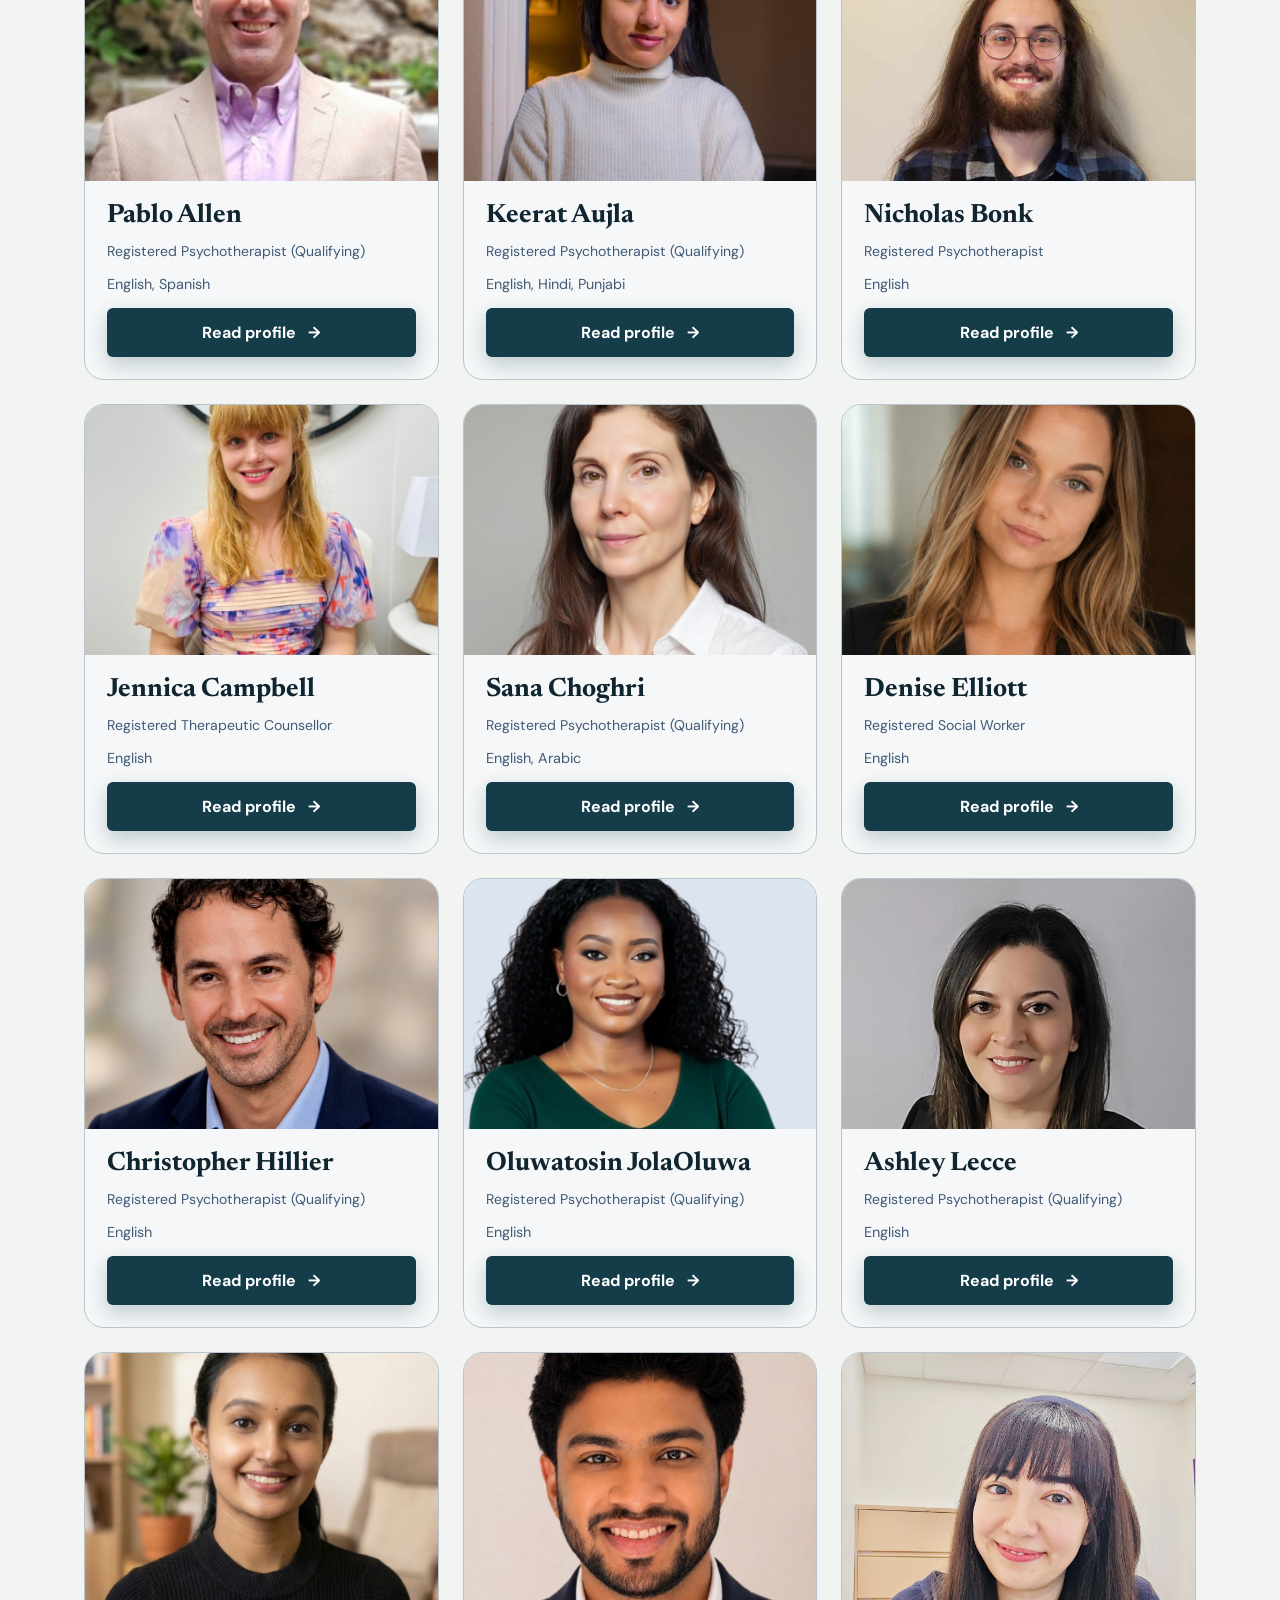
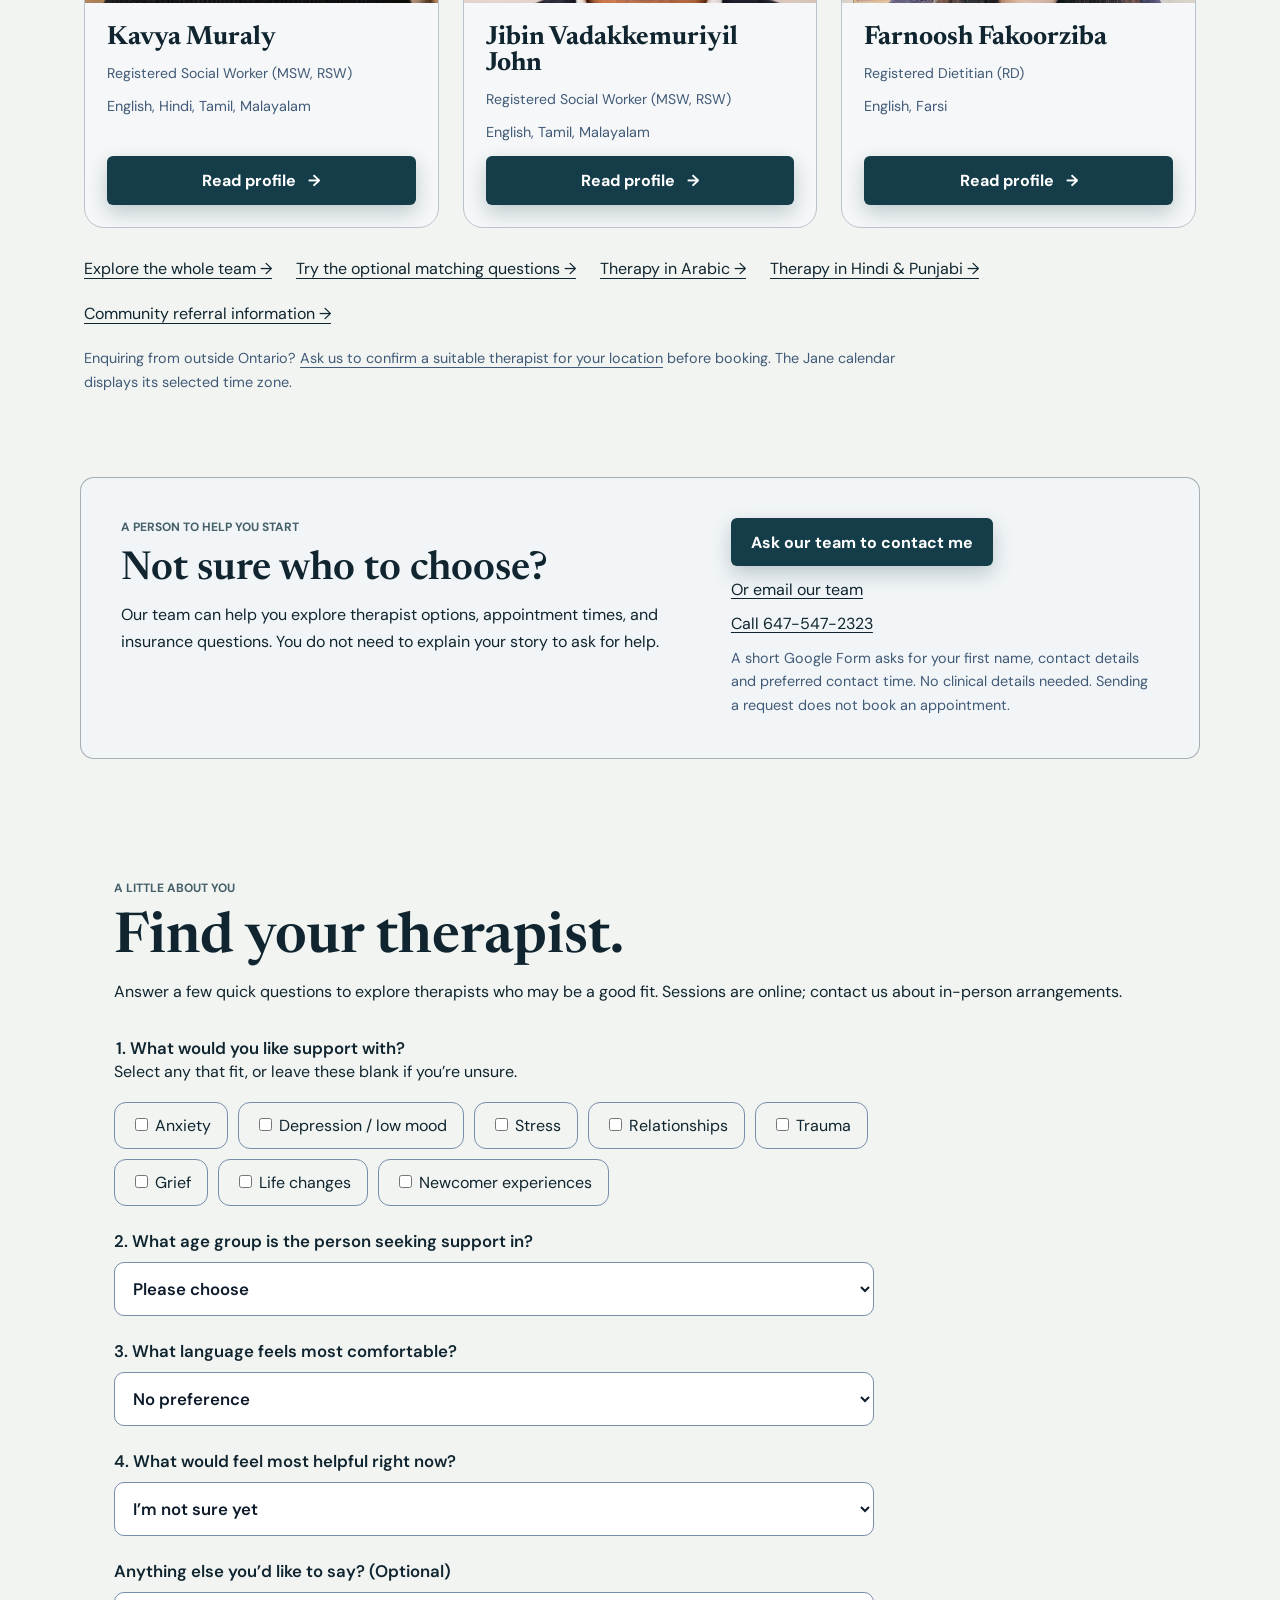
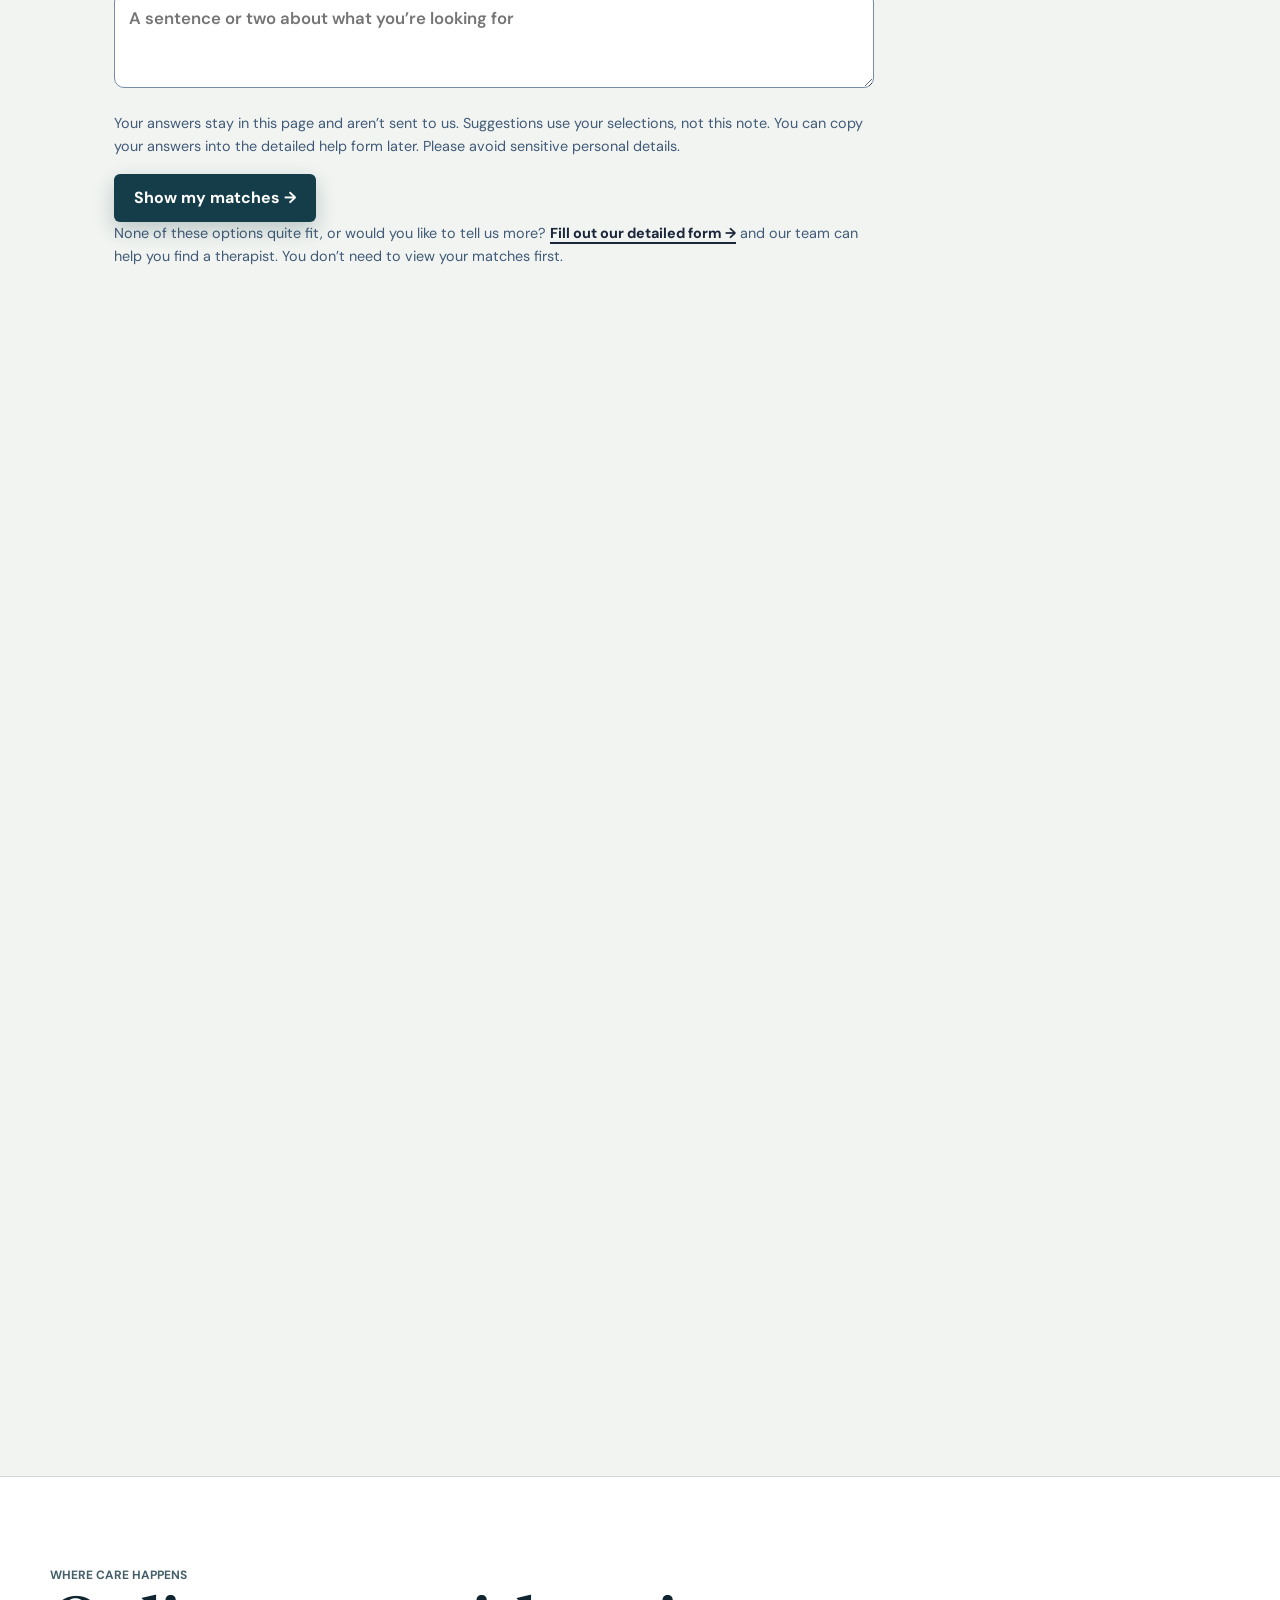
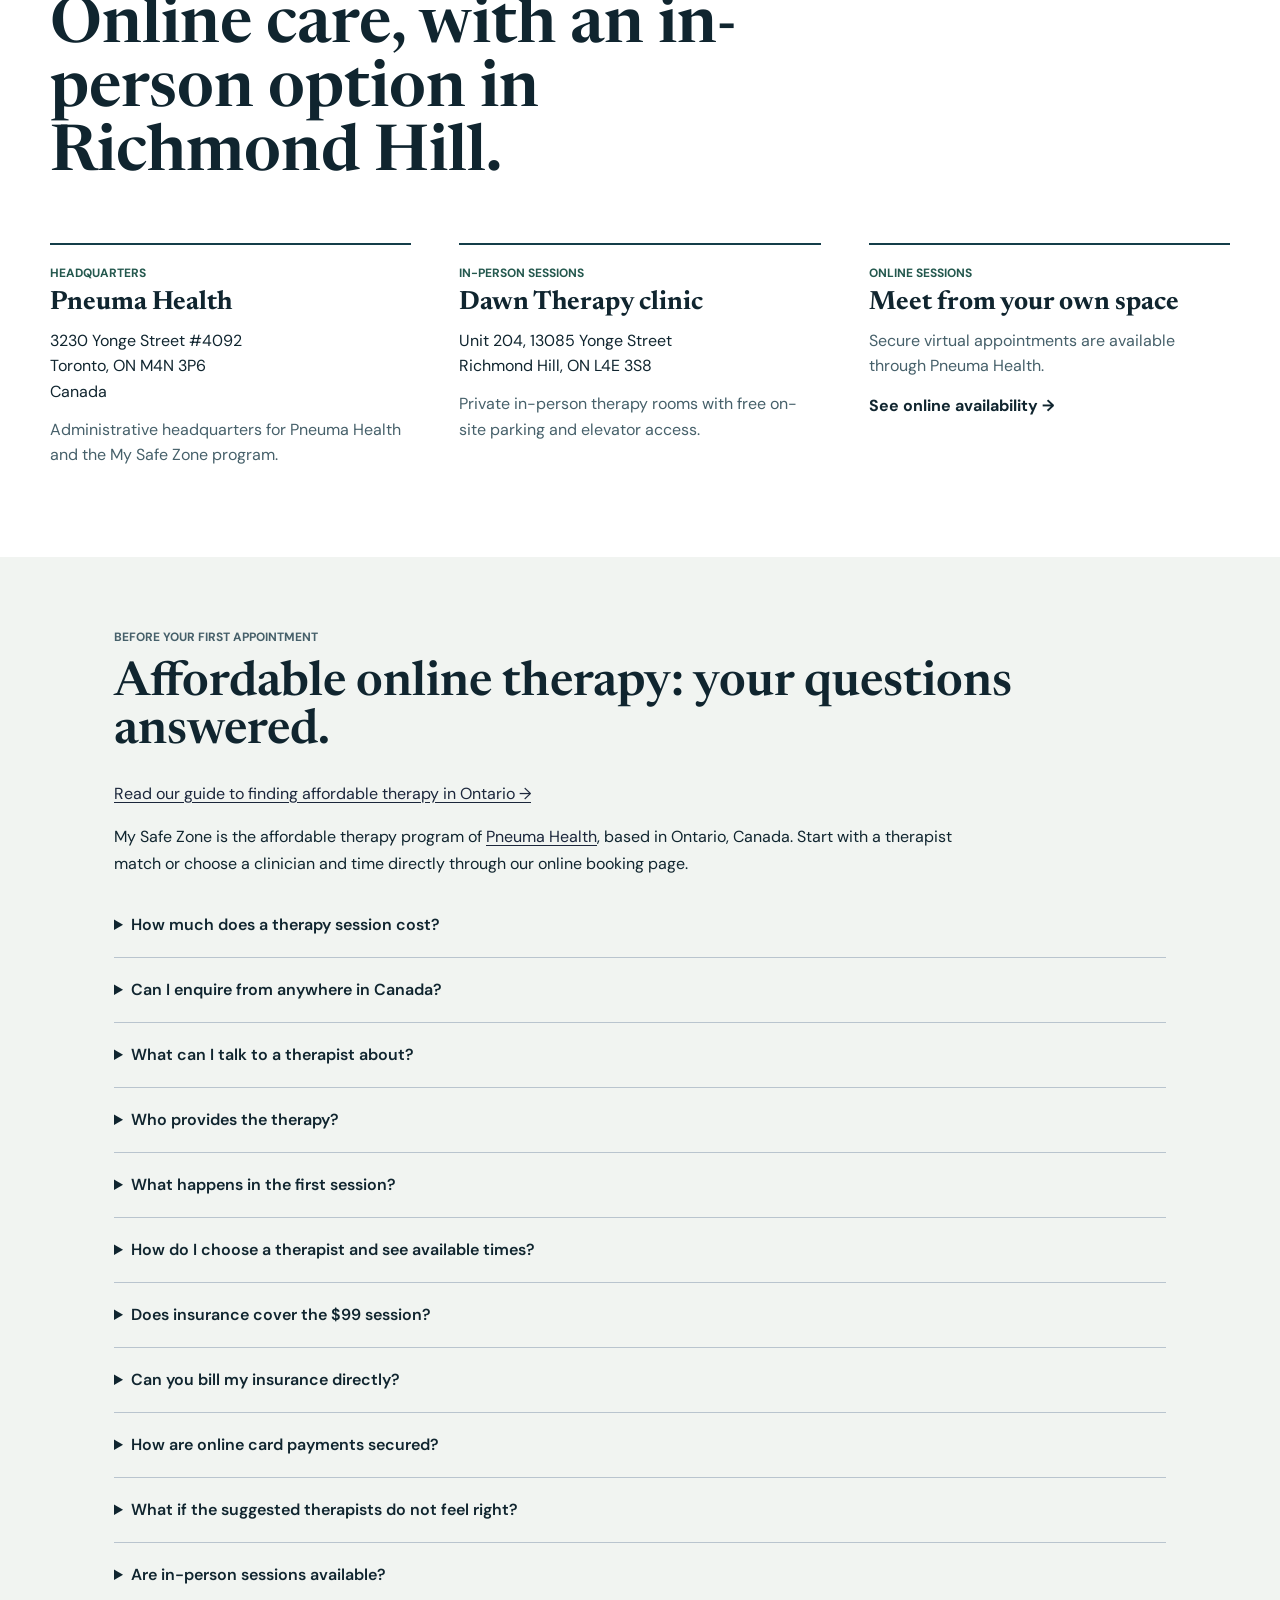
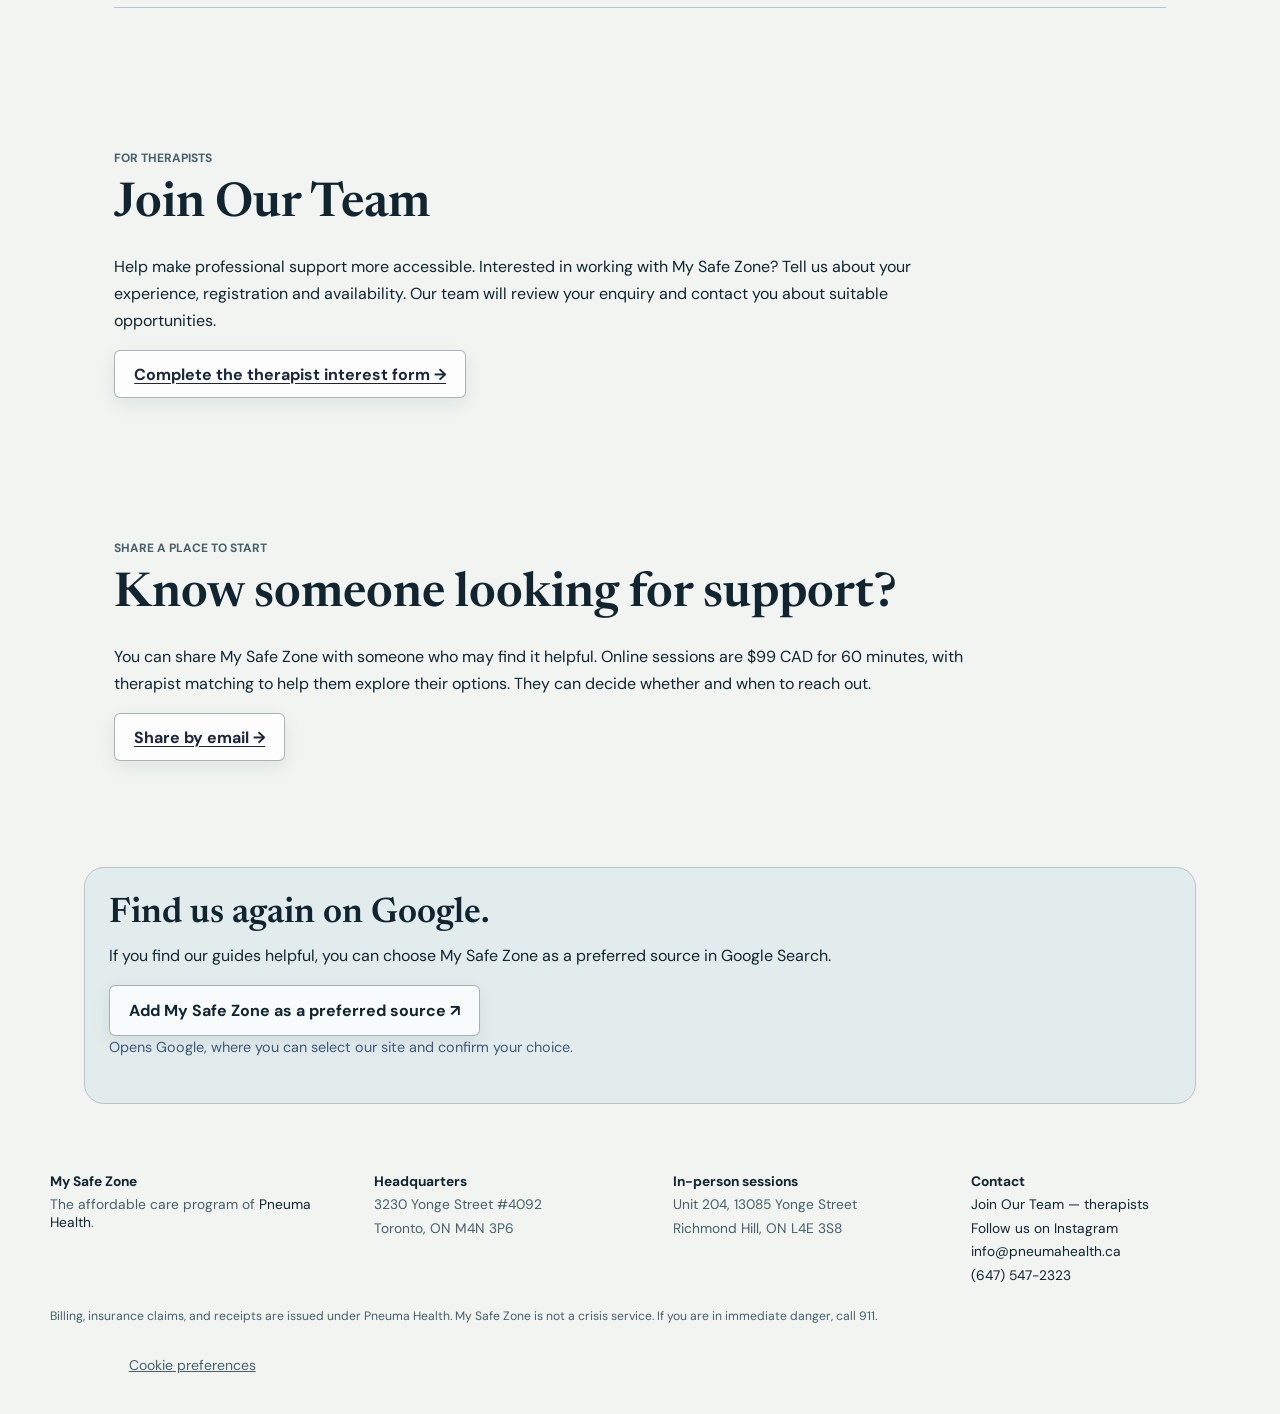
==== commit a9a3db8c: "Restore consent-based analytics on public landing and team pages" ====
--- a/index.html
+++ b/index.html
@@ -460,6 +460,6 @@
     </dialog>
 
     <script src="/script.js?v=20261118-languages"></script>
-    <script src="/analytics.js?v=20261122-contact-request" defer></script>
+    <script src="/analytics.js?v=20261125-public-pages" defer></script>
   </body>
 </html>
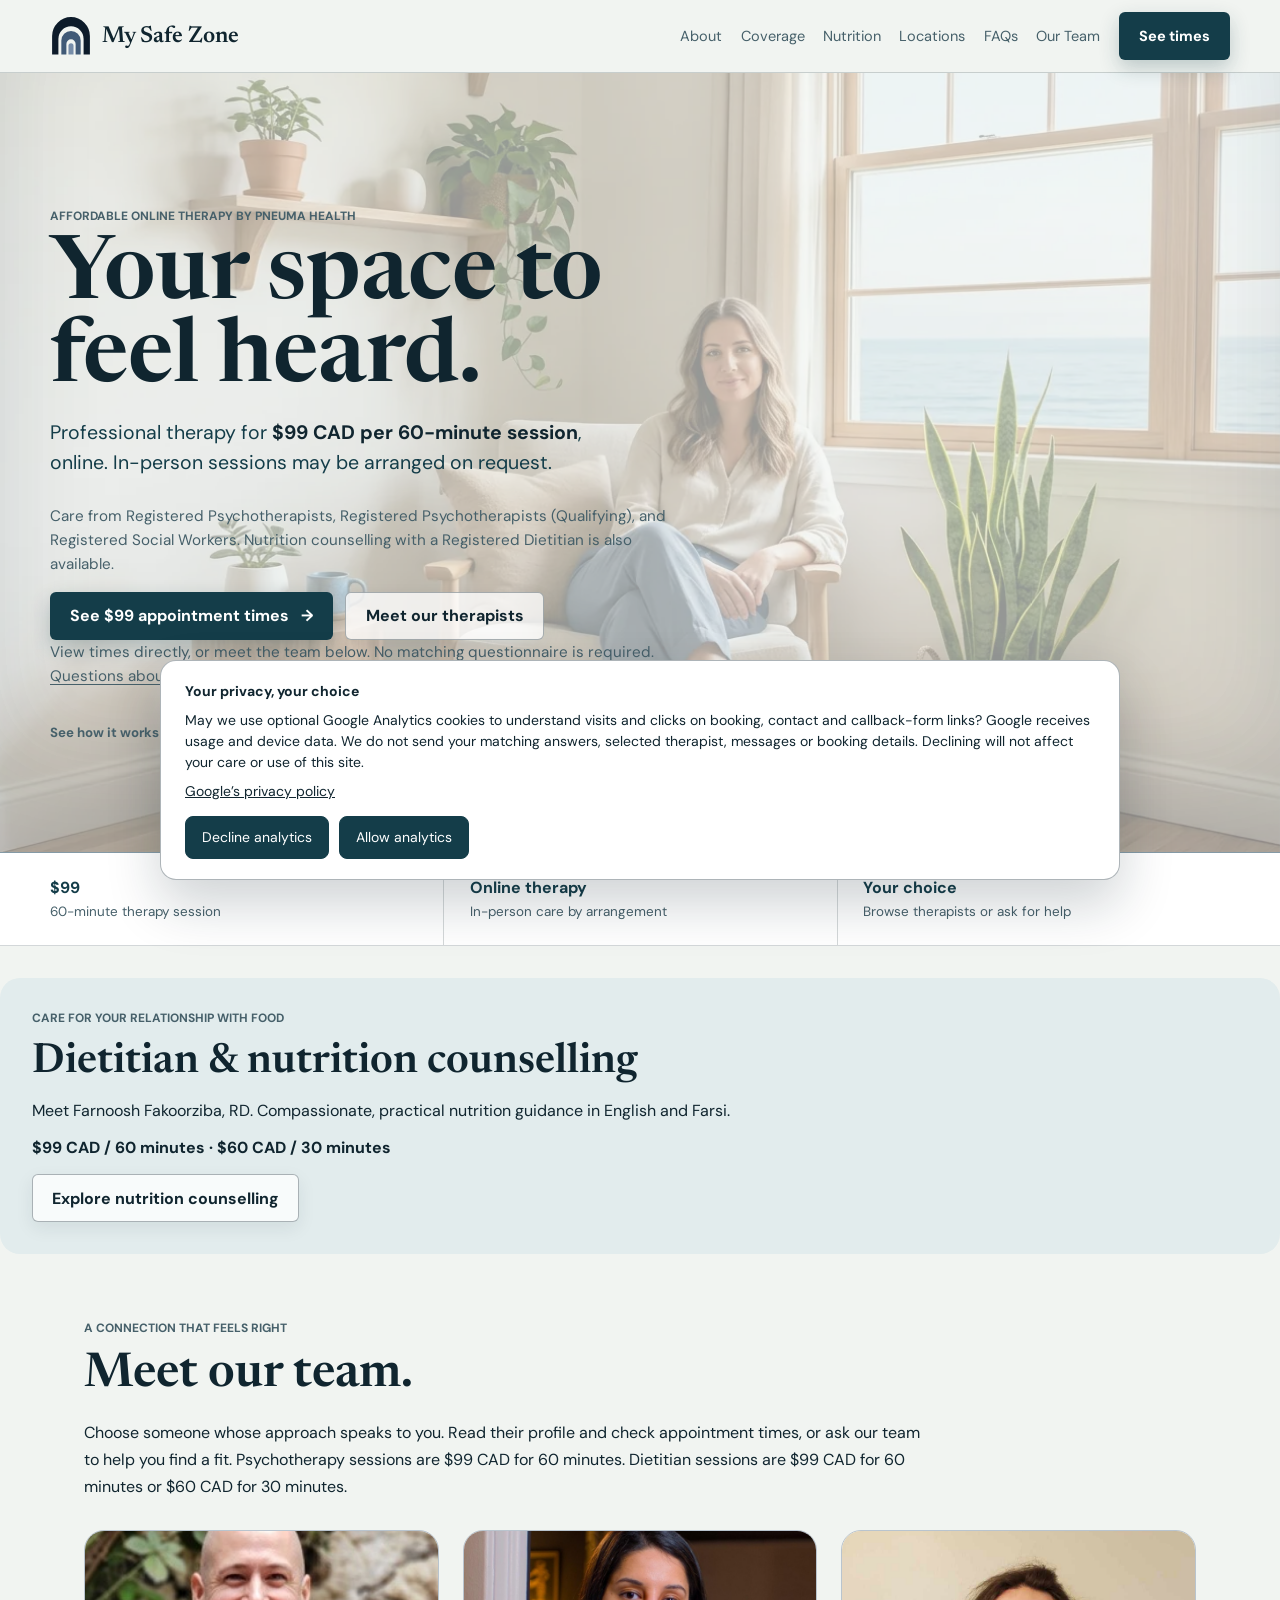
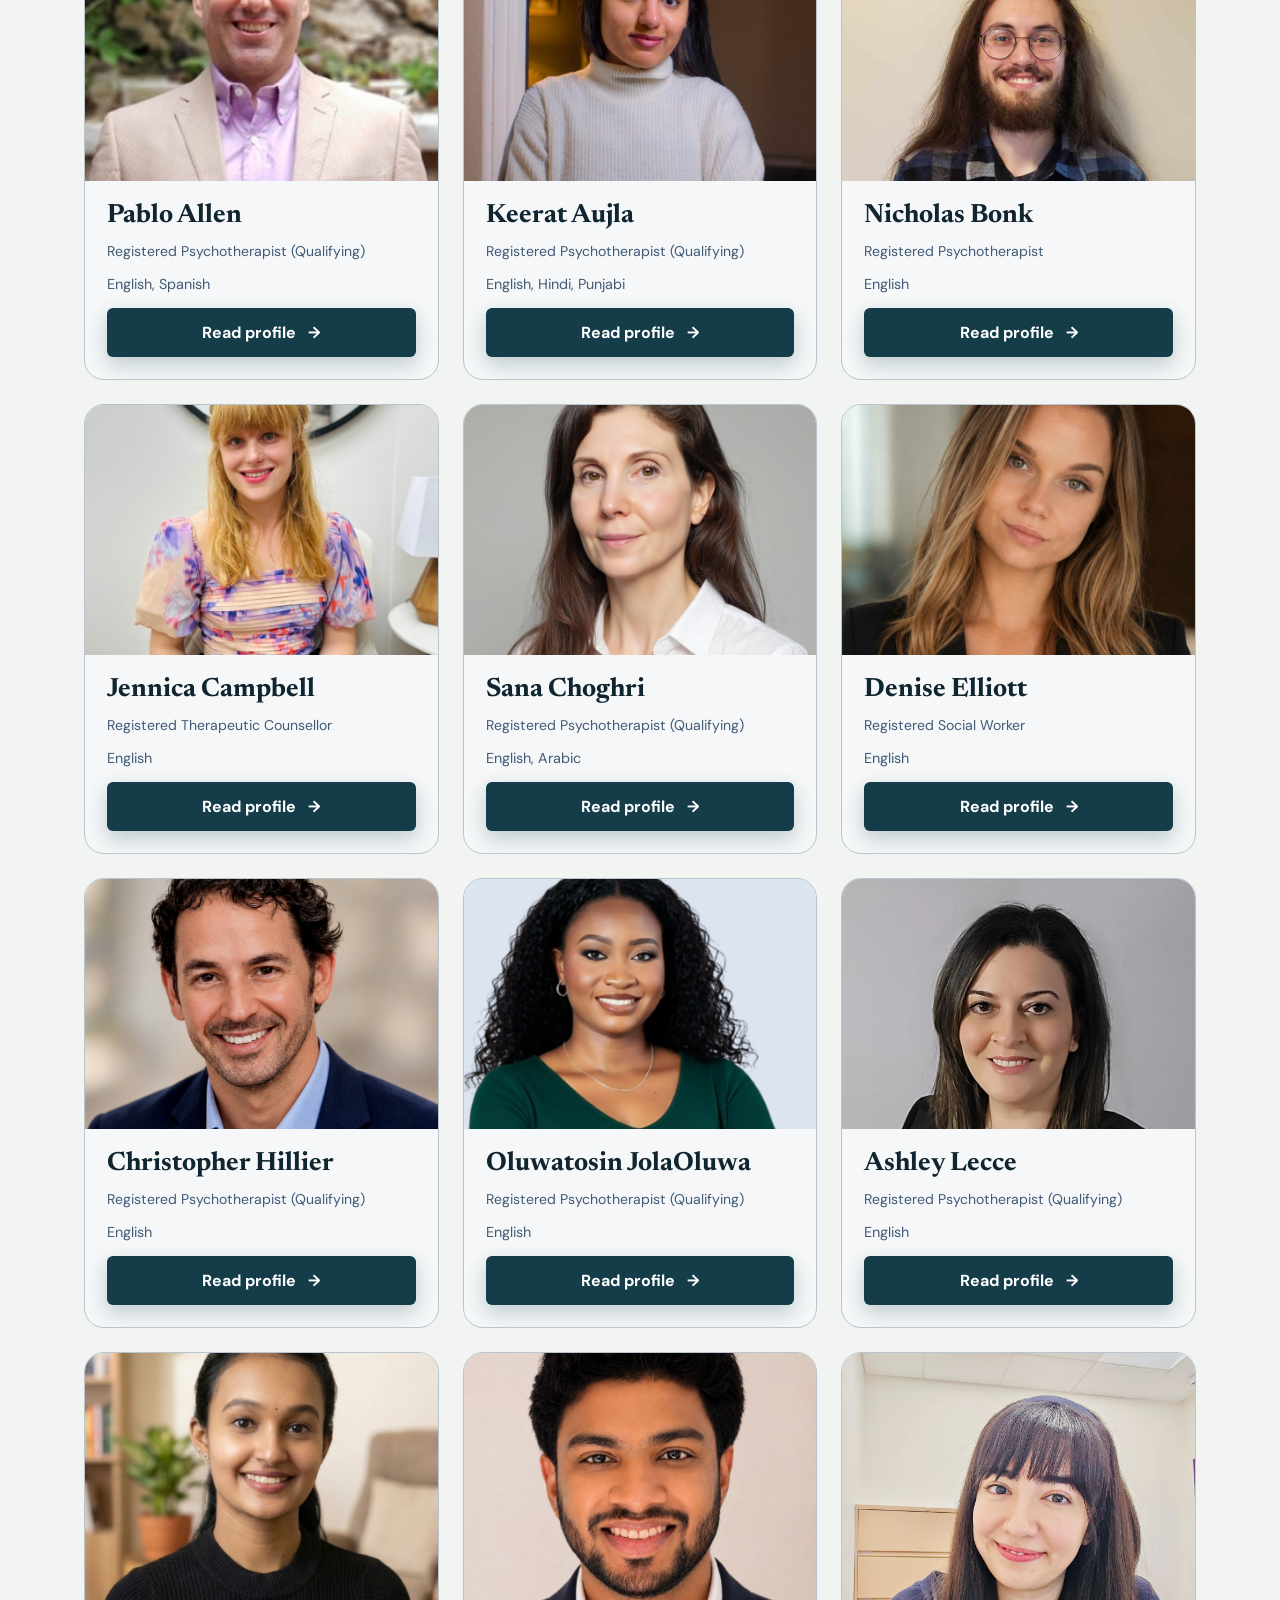
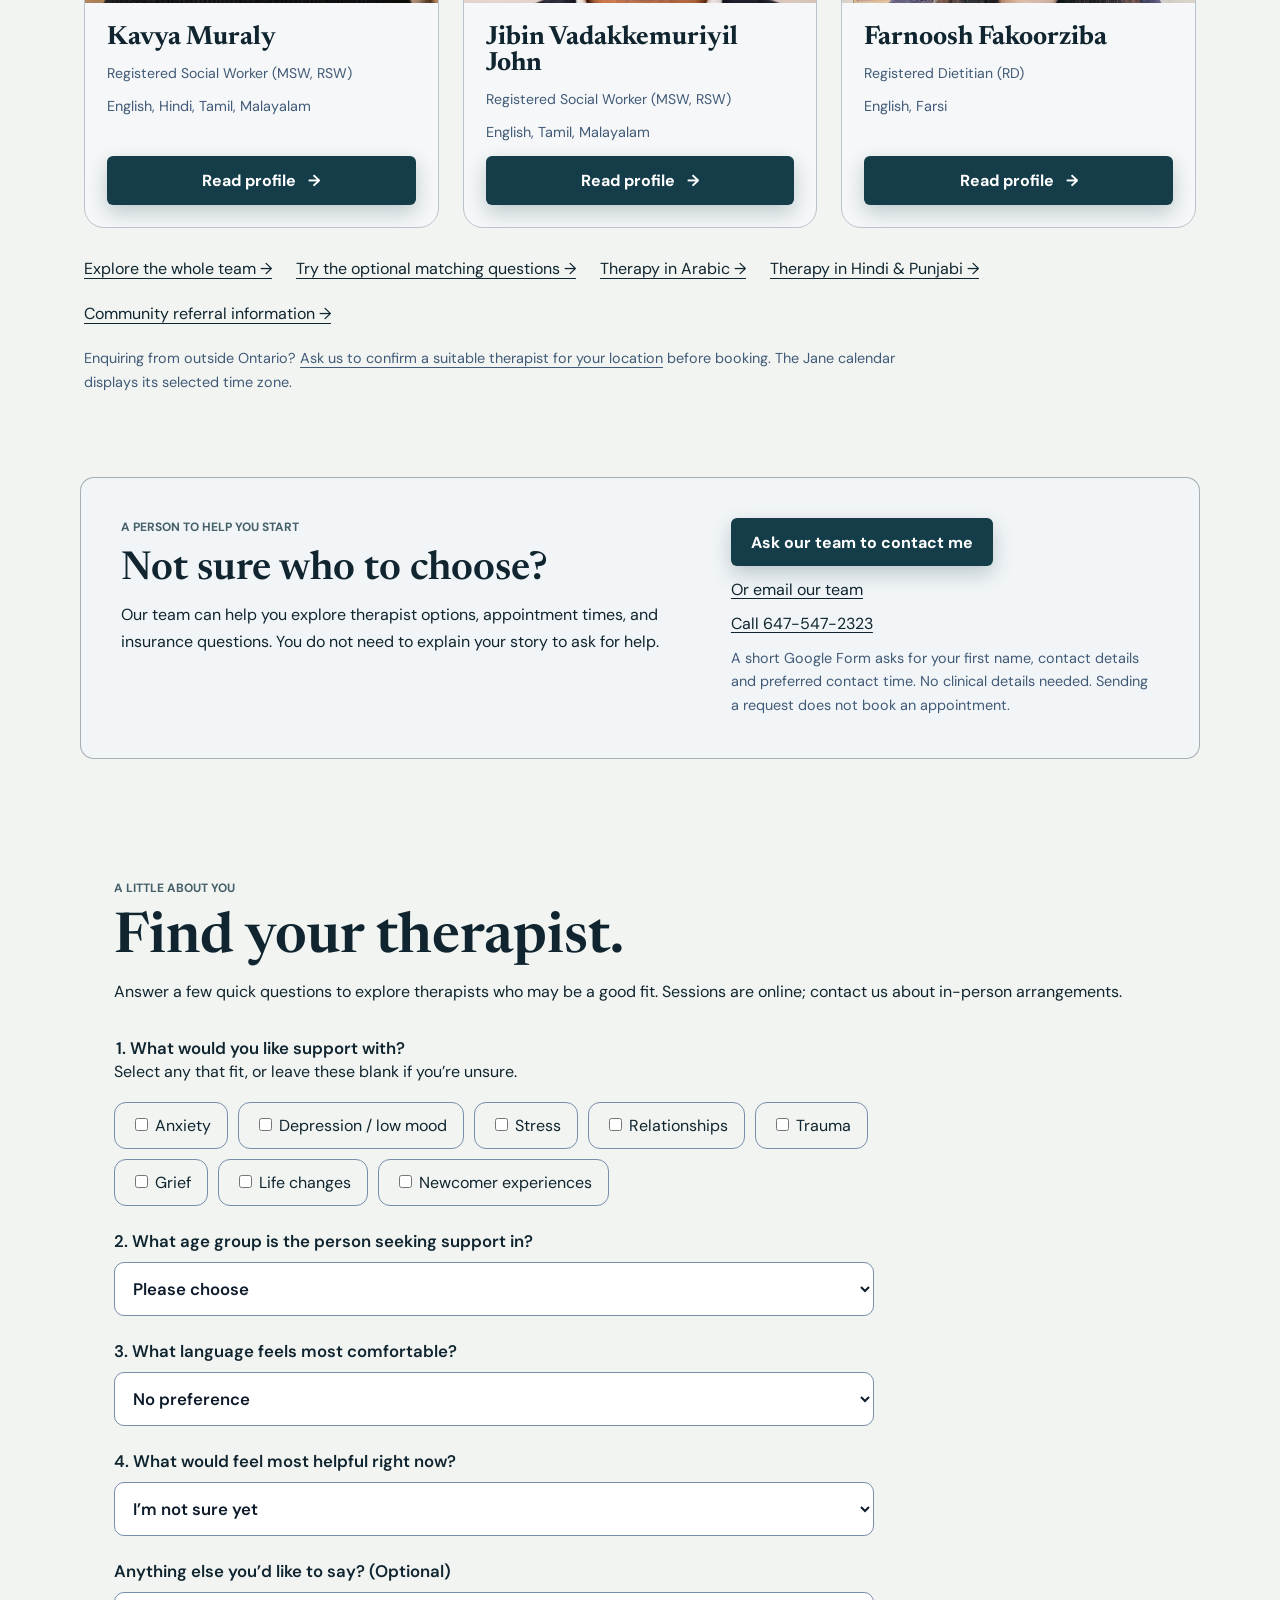
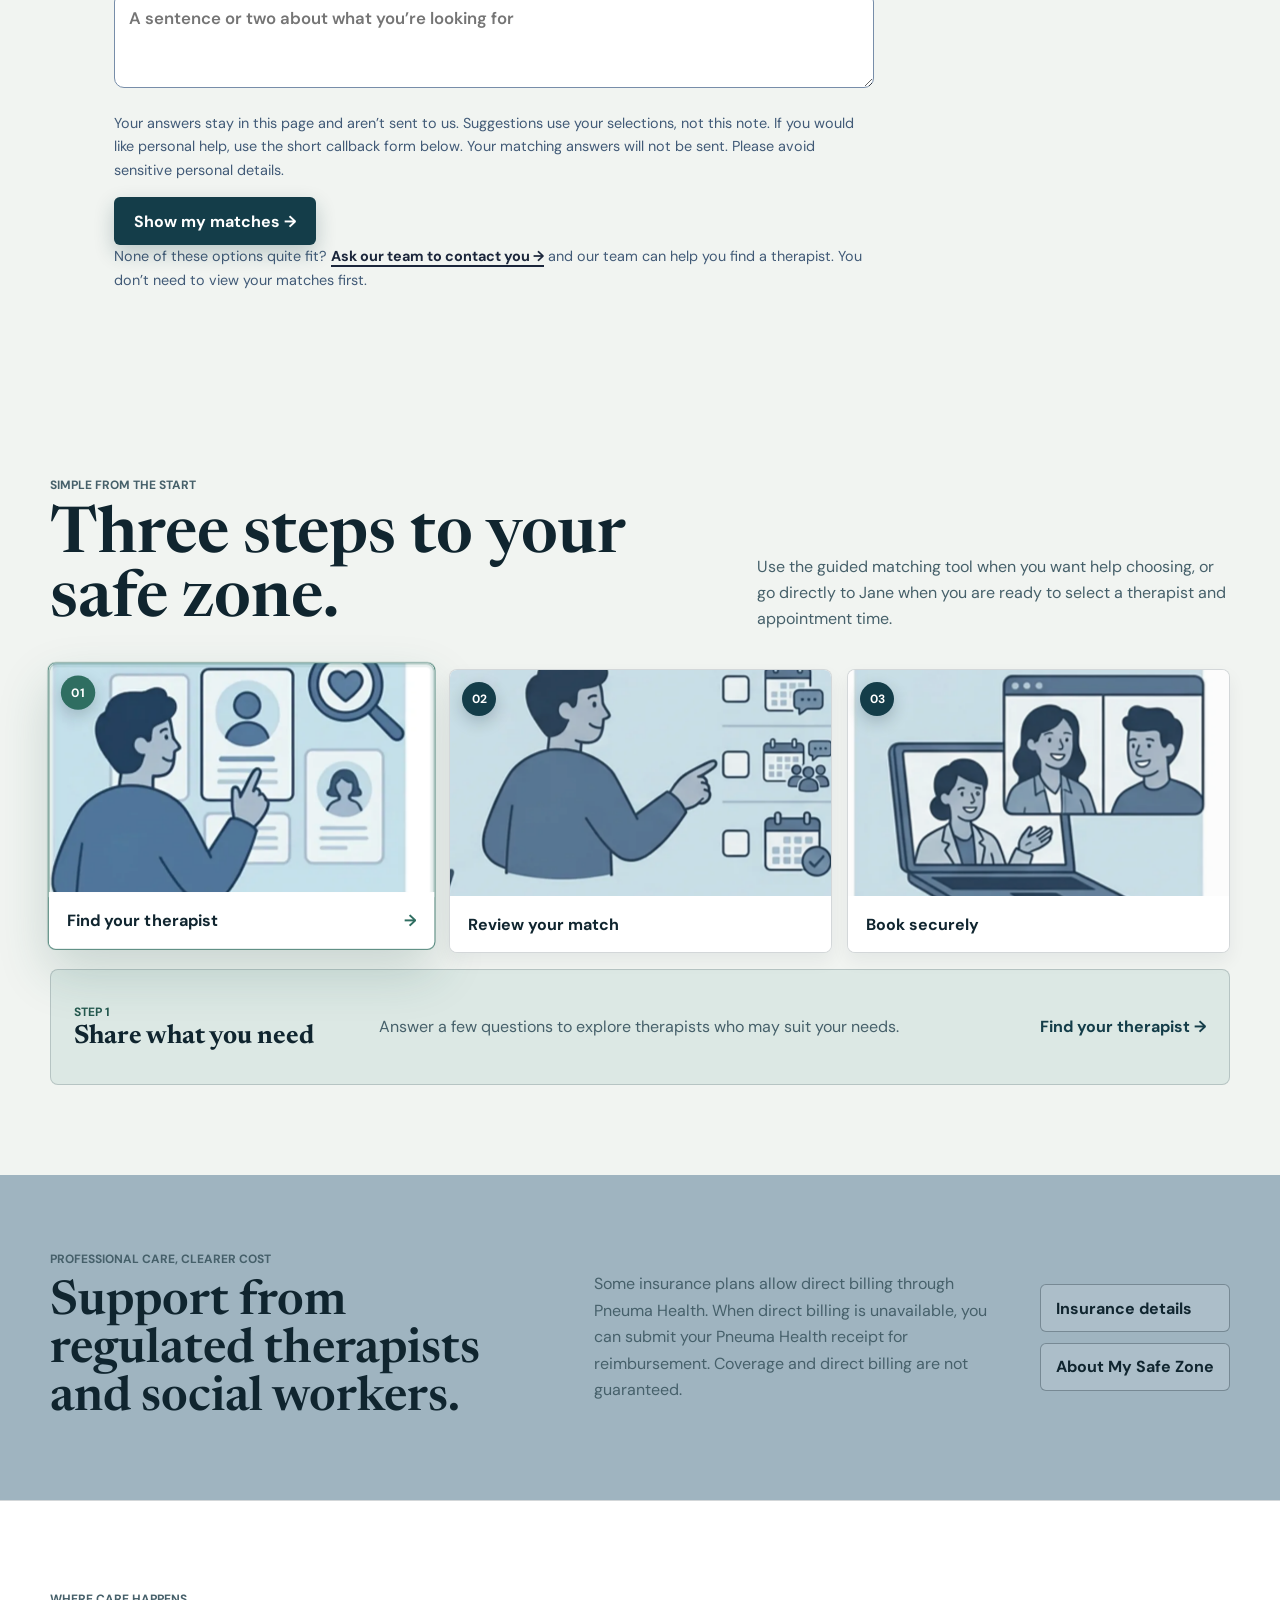
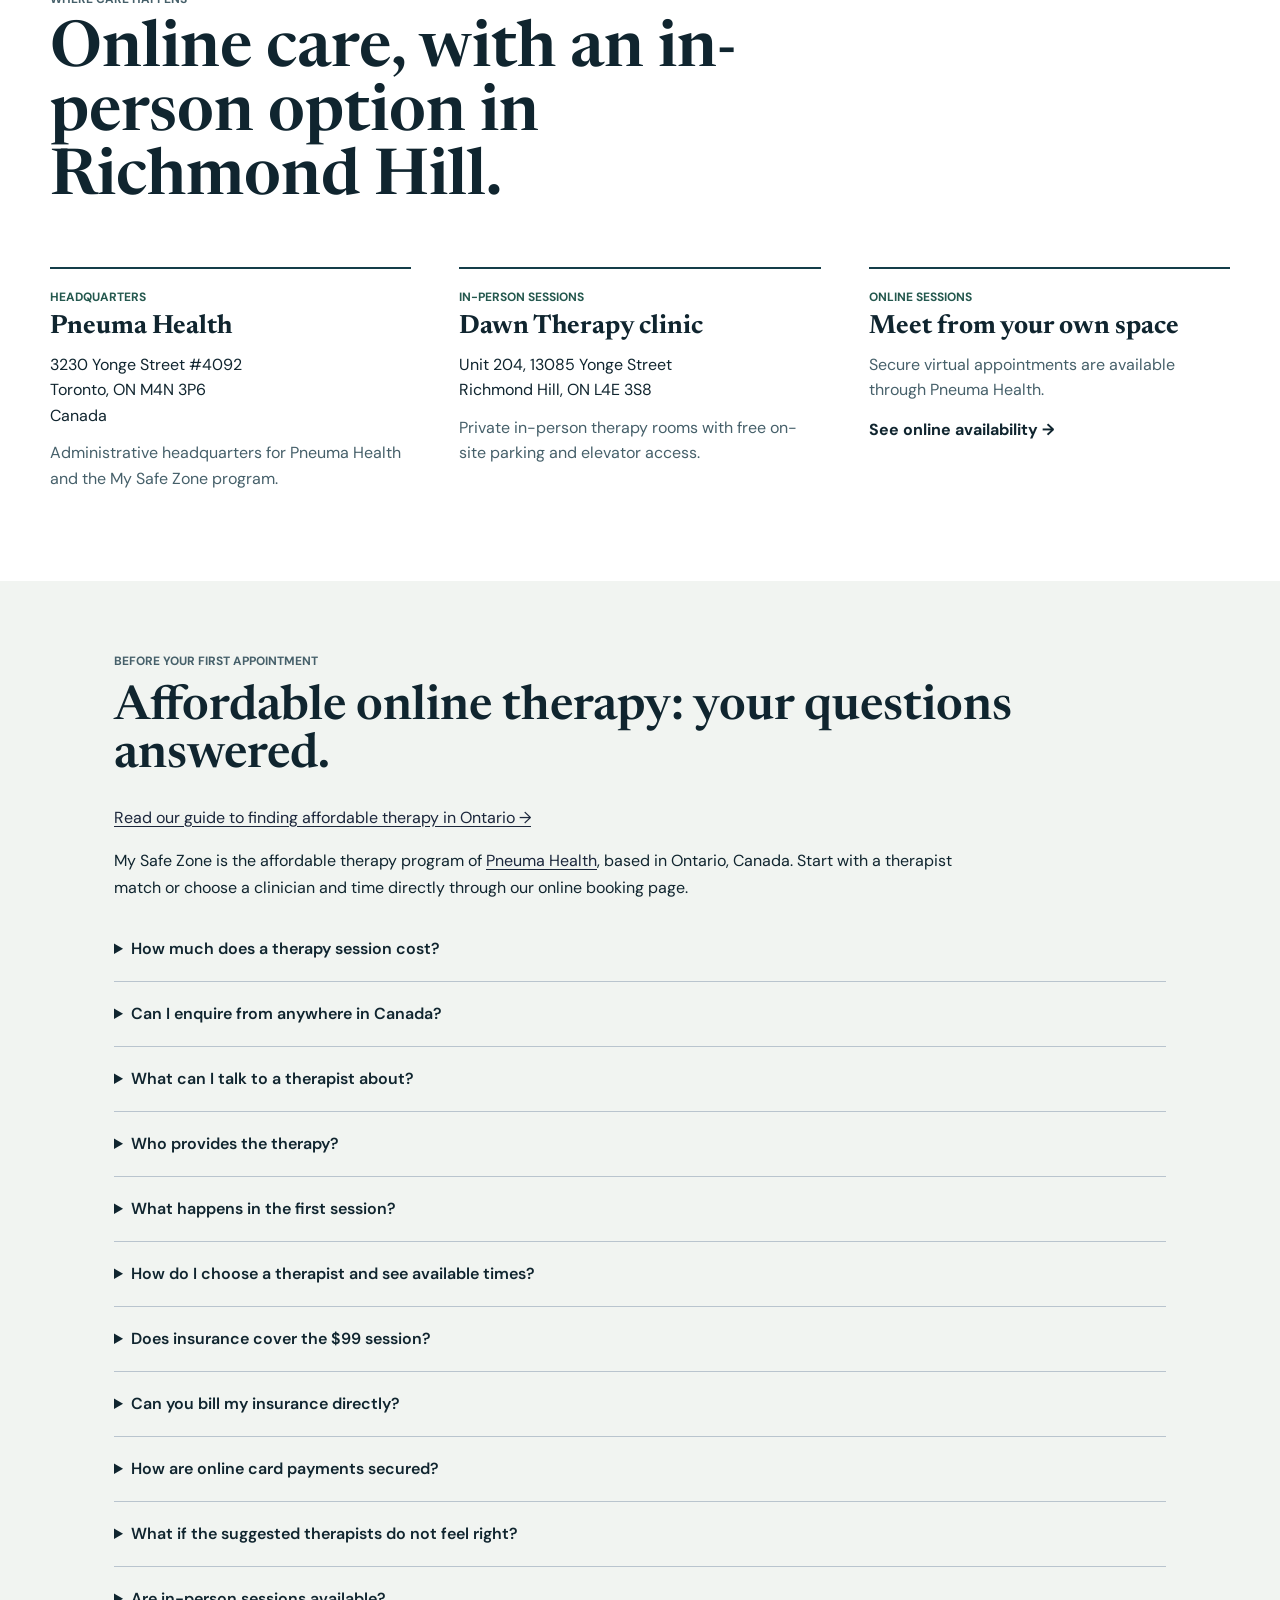
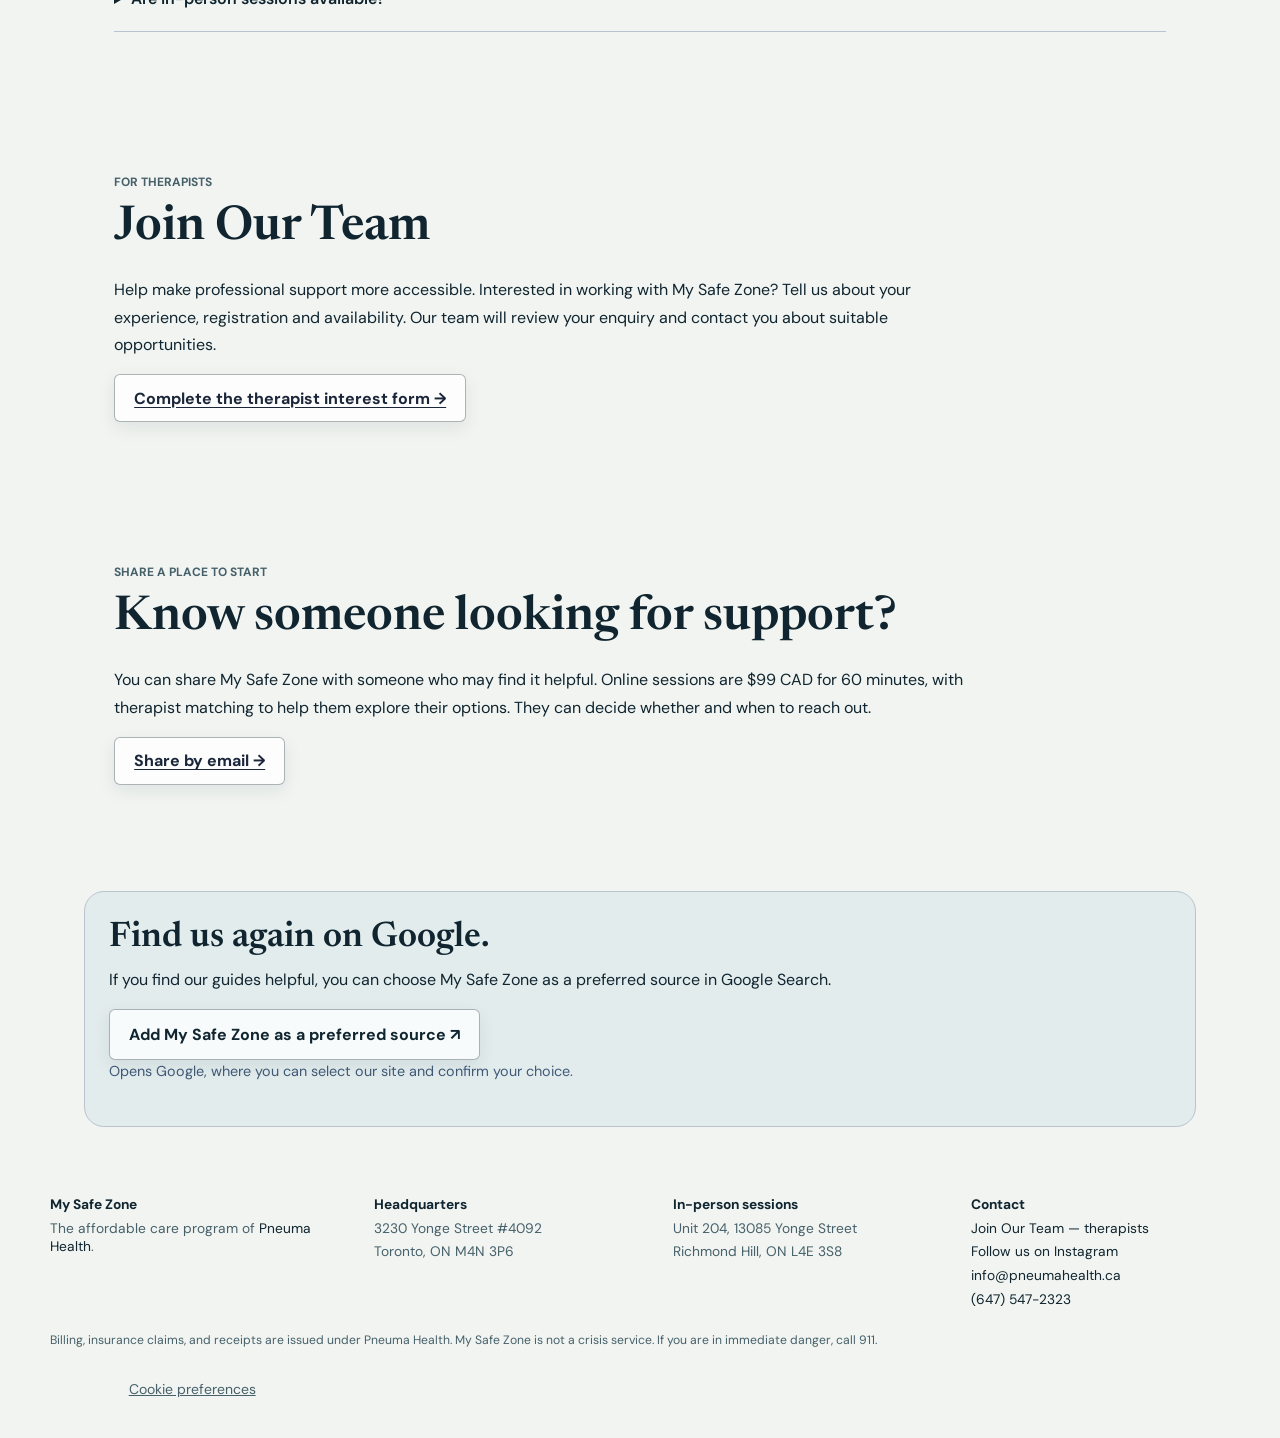
==== commit 329c8c52: "Route matching enquiries to the short monitored callback form" ====
--- a/index.html
+++ b/index.html
@@ -212,10 +212,10 @@
 <label class="match-field">3. What language feels most comfortable?<select name="language"><option value="">No preference</option></select></label>
 <label class="match-field">4. What would feel most helpful right now?<select name="style"><option value="">I’m not sure yet</option><option value="listen">A space to talk and feel heard</option><option value="tools">Practical tools for everyday challenges</option><option value="understand">Understanding my feelings and patterns</option></select></label>
 <label class="match-field">Anything else you’d like to say? (Optional)<textarea name="note" rows="3" maxlength="1000" placeholder="A sentence or two about what you’re looking for" aria-describedby="note-help"></textarea></label>
-<p id="note-help" class="match-small">Your answers stay in this page and aren’t sent to us. Suggestions use your selections, not this note. You can copy your answers into the detailed help form later. Please avoid sensitive personal details.</p>
+<p id="note-help" class="match-small">Your answers stay in this page and aren’t sent to us. Suggestions use your selections, not this note. If you would like personal help, use the short callback form below. Your matching answers will not be sent. Please avoid sensitive personal details.</p>
 <button class="button button-primary" type="submit">Show my matches →</button>
-<p class="match-small">None of these options quite fit, or would you like to tell us more? <a href="https://docs.google.com/forms/d/e/1FAIpQLSeBorMBAX_g2_JuHlsoHkgw8_X29Enh3waB41I9kxOzFYcRNA/viewform" target="_blank" rel="noopener" class="detailed-form-link">Fill out our detailed form →</a> and our team can help you find a therapist. You don’t need to view your matches first.</p>
-</form><noscript>Please enable JavaScript to use matching, or <a href="https://docs.google.com/forms/d/e/1FAIpQLSeBorMBAX_g2_JuHlsoHkgw8_X29Enh3waB41I9kxOzFYcRNA/viewform">ask our team for help</a>.</noscript>
+<p class="match-small">None of these options quite fit? <a href="https://docs.google.com/forms/d/e/1FAIpQLScZybuNpO0uS9r0S9Tds227BgayAe8z0cIVu_FjhuOwMrChSQ/viewform" target="_blank" rel="noopener" class="detailed-form-link">Ask our team to contact you →</a> and our team can help you find a therapist. You don’t need to view your matches first.</p>
+</form><noscript>Please enable JavaScript to use matching, or <a href="https://docs.google.com/forms/d/e/1FAIpQLScZybuNpO0uS9r0S9Tds227BgayAe8z0cIVu_FjhuOwMrChSQ/viewform">ask our team for help</a>.</noscript>
 <div id="match-results" tabindex="-1" hidden aria-live="polite"></div></section>
 <section class="process reveal" id="how-it-works" aria-labelledby="process-title">
         <div class="process-heading">
@@ -365,11 +365,11 @@
         <details><summary>What can I talk to a therapist about?</summary><p>Our matching tool includes anxiety, depression and low mood, stress, relationships, trauma, grief, life changes and newcomer experiences. Each therapist has different areas of experience. Review their profile and discuss your needs with them to decide whether the fit is right for you.</p></details>
         <details><summary>Who provides the therapy?</summary><p>Care may be provided by Registered Psychotherapists, Registered Psychotherapists (Qualifying), or Registered Social Workers, depending on your needs and availability. Read each clinician’s profile in Jane for their designation, approach and areas of experience.</p></details>
         <details><summary>What happens in the first session?</summary><p>Your first session is a chance to get to know your therapist, talk about what brings you to therapy, and discuss what you would like support with. Your therapist will explain consent, confidentiality and its limits, and how you might work together. You can ask questions and share at your own pace; you do not need to prepare a perfect explanation or tell everything at once.</p></details>
-        <details><summary>How do I choose a therapist and see available times?</summary><p><a href="https://pneumahealth.janeapp.com/locations/my-safe-zone/book#/discipline/1/treatment/20" target="_blank" rel="noopener">Open our therapist and appointment page</a> to read profiles and see current availability. You can also use the matching questions on this page, or <a href="mailto:info@pneumahealth.ca?subject=Help%20choosing%20a%20therapist">ask our team for help choosing</a>. Availability changes, so the booking page is the best place to check current times.</p></details>
+        <details><summary>How do I choose a therapist and see available times?</summary><p><a href="https://pneumahealth.janeapp.com/locations/my-safe-zone/book#/discipline/1/treatment/20" target="_blank" rel="noopener">Open our therapist and appointment page</a> to read profiles and see current availability. You can also use the matching questions on this page, or <a href="mailto:info@pneumahealth.ca?subject=Help%20choosing%20a%20therapist">ask our team for help choosing</a>. On a phone, Jane may show only two days at a time, starting at the beginning of the week. Use the calendar arrows or date picker to see upcoming days. If you cannot find a suitable time, <a href="#booking-help">ask our team for help</a>.</p></details>
         <details><summary>Does insurance cover the $99 session?</summary><p>Your plan may cover psychotherapy or social work services, depending on the benefits included and your chosen therapist’s professional designation. Before booking, ask your insurer whether sessions with that specific therapist at Pneuma Health / My Safe Zone are eligible, and check any referral requirements, annual limits or per-session limits. Our team can help you find the therapist’s name, designation and registration number for this check. Receipts are issued under Pneuma Health; reimbursement is not guaranteed.</p></details>
         <details><summary>Can you bill my insurance directly?</summary><p>Direct billing may be available for some plans and therapists. <a href="mailto:info@pneumahealth.ca">Contact our team</a> to check before your appointment. If direct billing is unavailable, you can use your receipt to submit a claim to your insurer. You remain responsible for fees your plan does not cover.</p></details>
         <details><summary>How are online card payments secured?</summary><p>Online card payments are handled through Jane Payments, our booking platform’s payment service. Jane Payments is PCI-compliant and uses Stripe to process card payments. Please enter payment details only through the secure Jane payment flow, rather than sending them by email or through our matching form. <a href="https://jane.app/guide/is-jane-pci-compliant" target="_blank" rel="noopener">Read about Jane’s payment security</a>.</p></details>
-        <details><summary>What if the suggested therapists do not feel right?</summary><p>You can <a href="#find-your-therapist">try our therapist matching questions</a> or <a href="https://docs.google.com/forms/d/e/1FAIpQLSeBorMBAX_g2_JuHlsoHkgw8_X29Enh3waB41I9kxOzFYcRNA/viewform" target="_blank" rel="noopener">fill out our detailed help form</a> so our team can help you explore other options. Matching suggestions are a starting point, not a clinical assessment.</p></details>
+        <details><summary>What if the suggested therapists do not feel right?</summary><p>You can <a href="#find-your-therapist">try our therapist matching questions</a> or <a href="https://docs.google.com/forms/d/e/1FAIpQLScZybuNpO0uS9r0S9Tds227BgayAe8z0cIVu_FjhuOwMrChSQ/viewform" target="_blank" rel="noopener">request help from our team</a> so our team can help you explore other options. Matching suggestions are a starting point, not a clinical assessment.</p></details>
         <details><summary>Are in-person sessions available?</summary><p>Sessions are primarily online. In-person appointments in Richmond Hill may be arranged on request, subject to availability. <a href="mailto:info@pneumahealth.ca">Contact our team</a> to discuss arrangements.</p></details>
       </section>
       <section class="therapy-faq" id="join-our-team" aria-labelledby="join-title">
@@ -459,7 +459,7 @@
       </a>
     </dialog>
 
-    <script src="/script.js?v=20261118-languages"></script>
+    <script src="/script.js?v=20261125-short-enquiry"></script>
     <script src="/analytics.js?v=20261125-public-pages" defer></script>
   </body>
 </html>
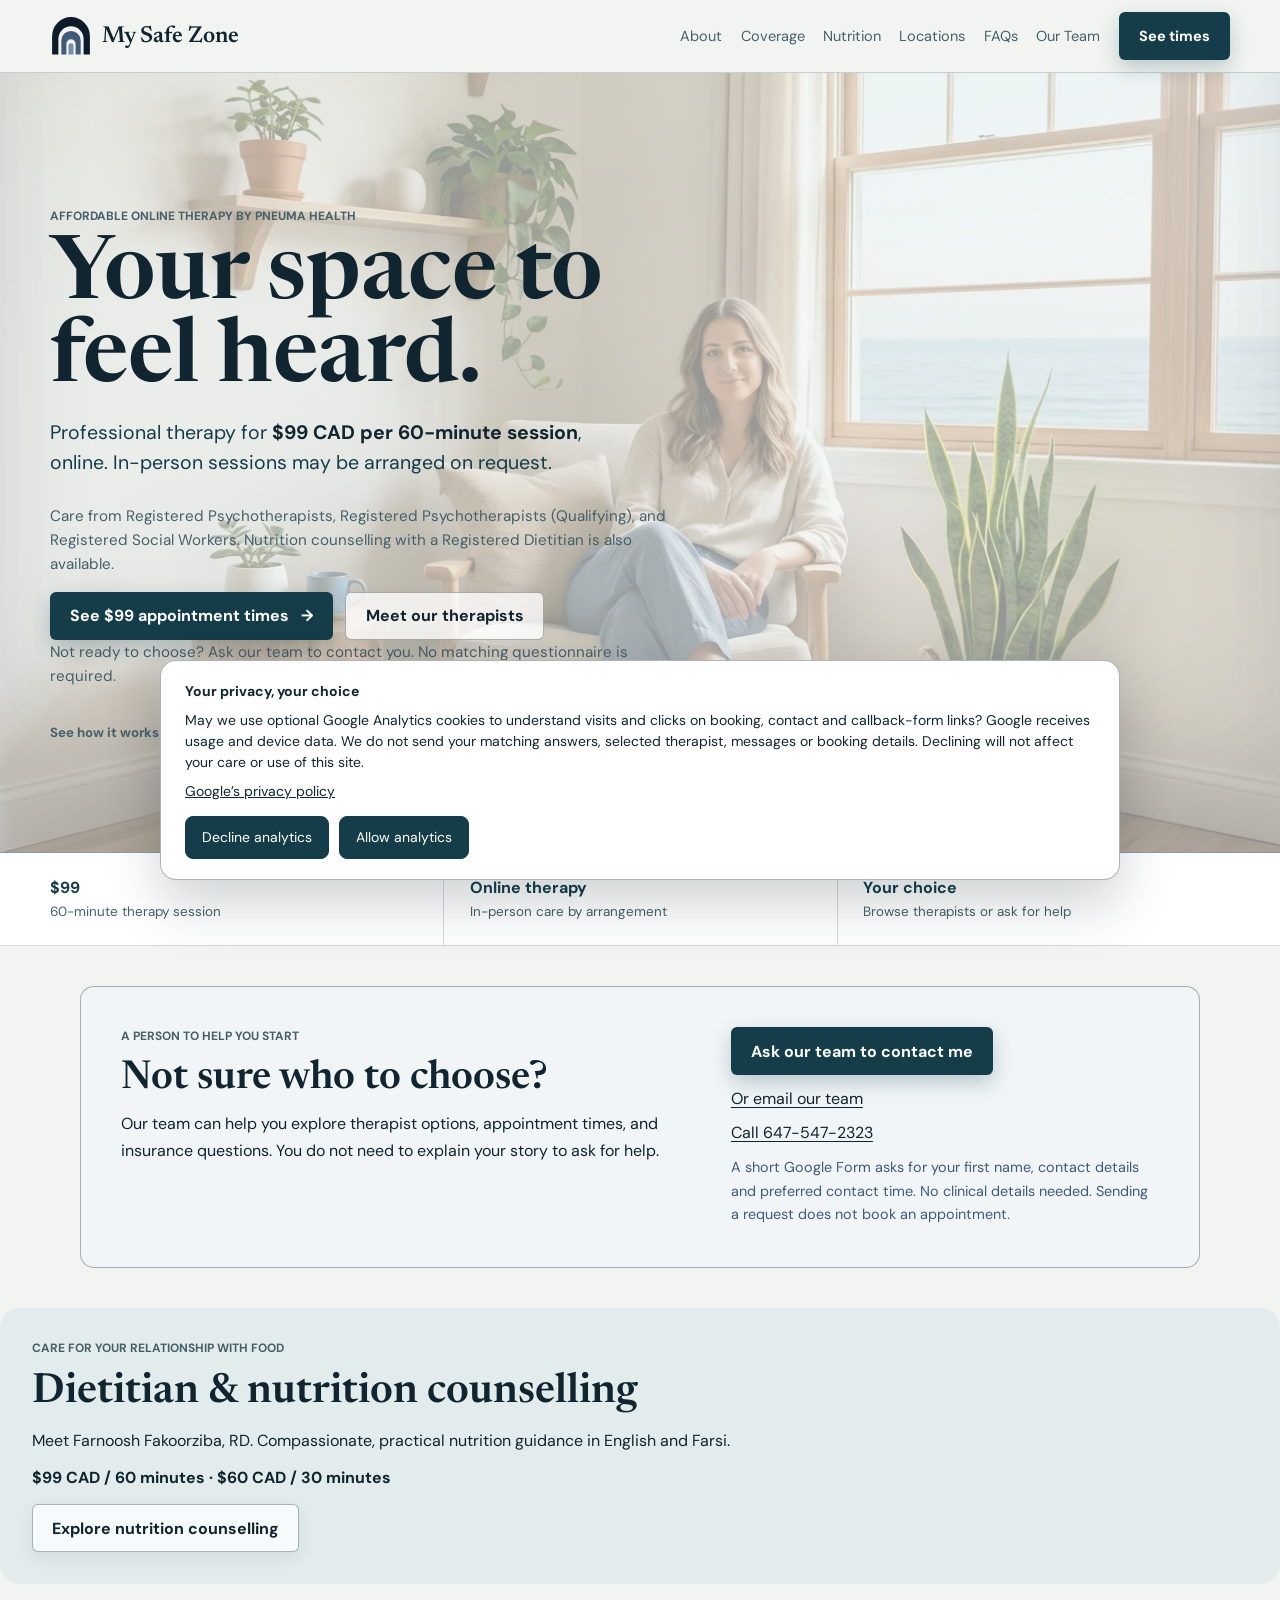
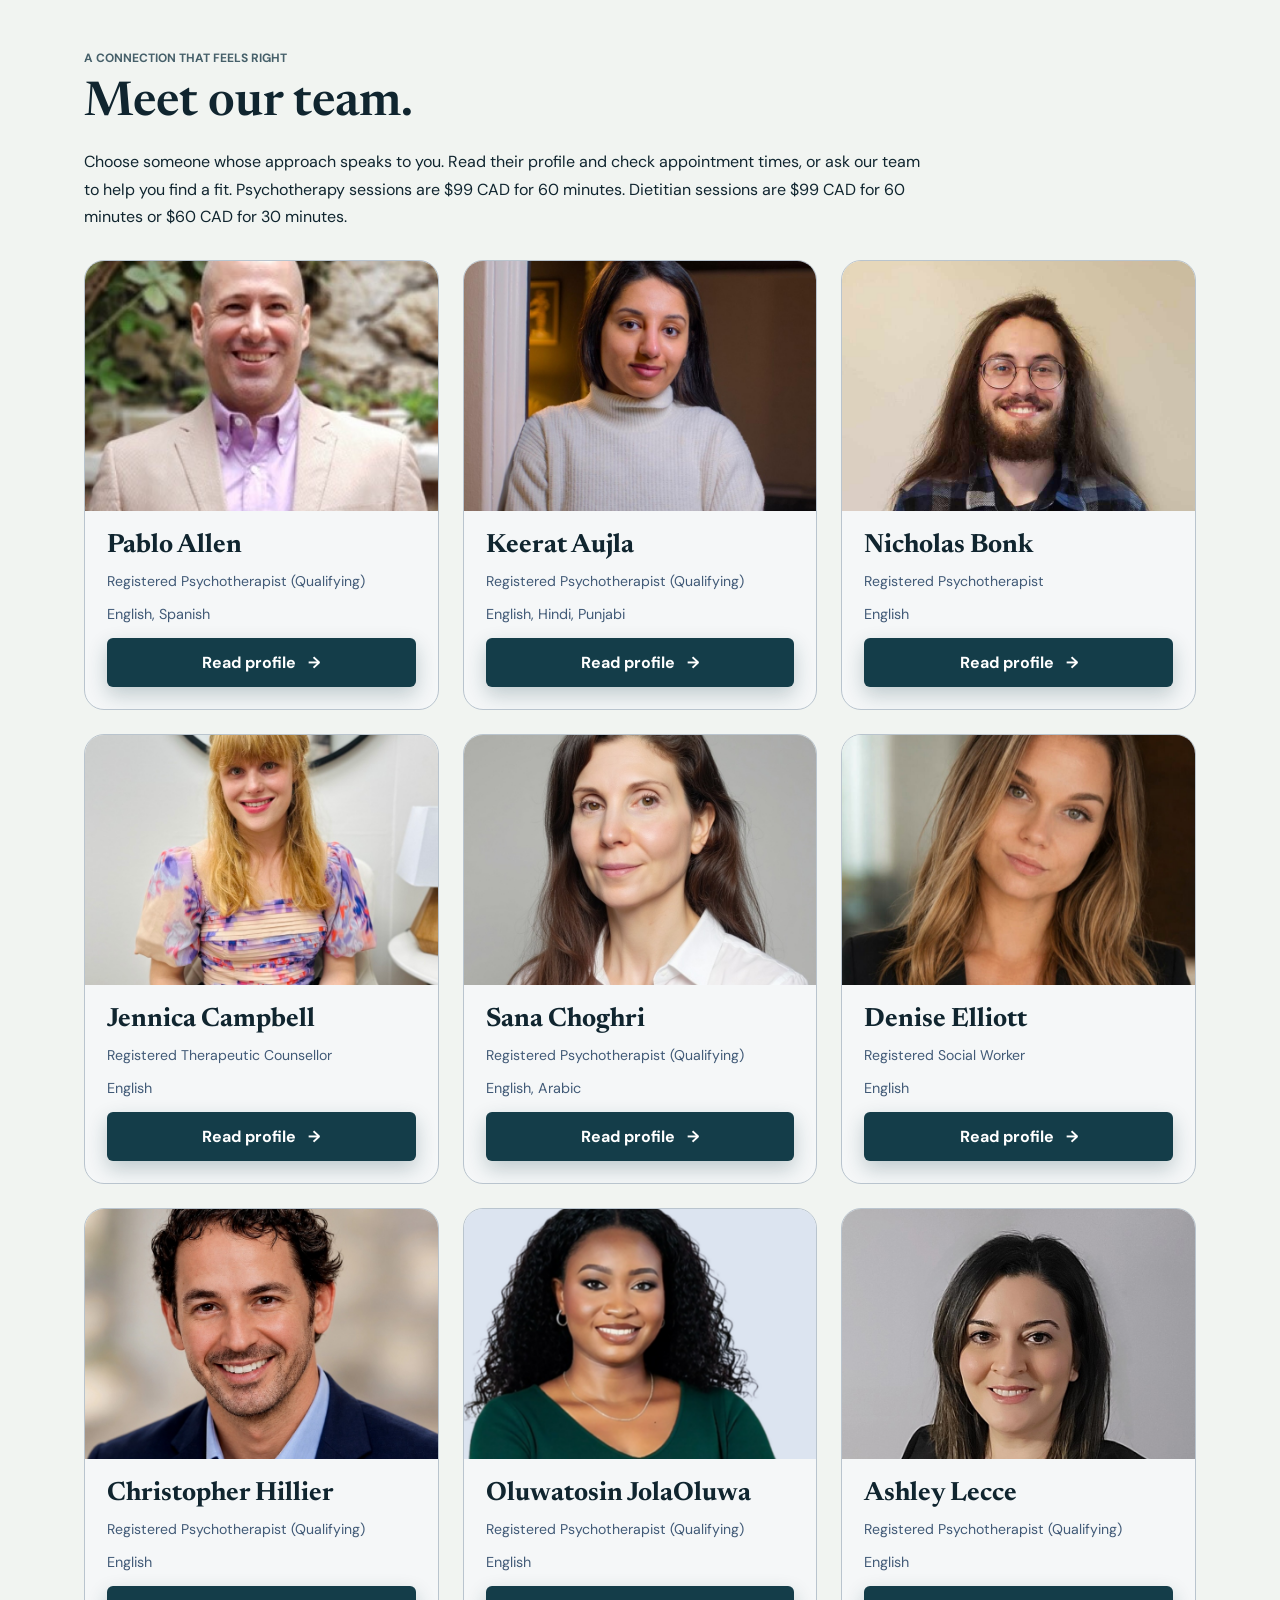
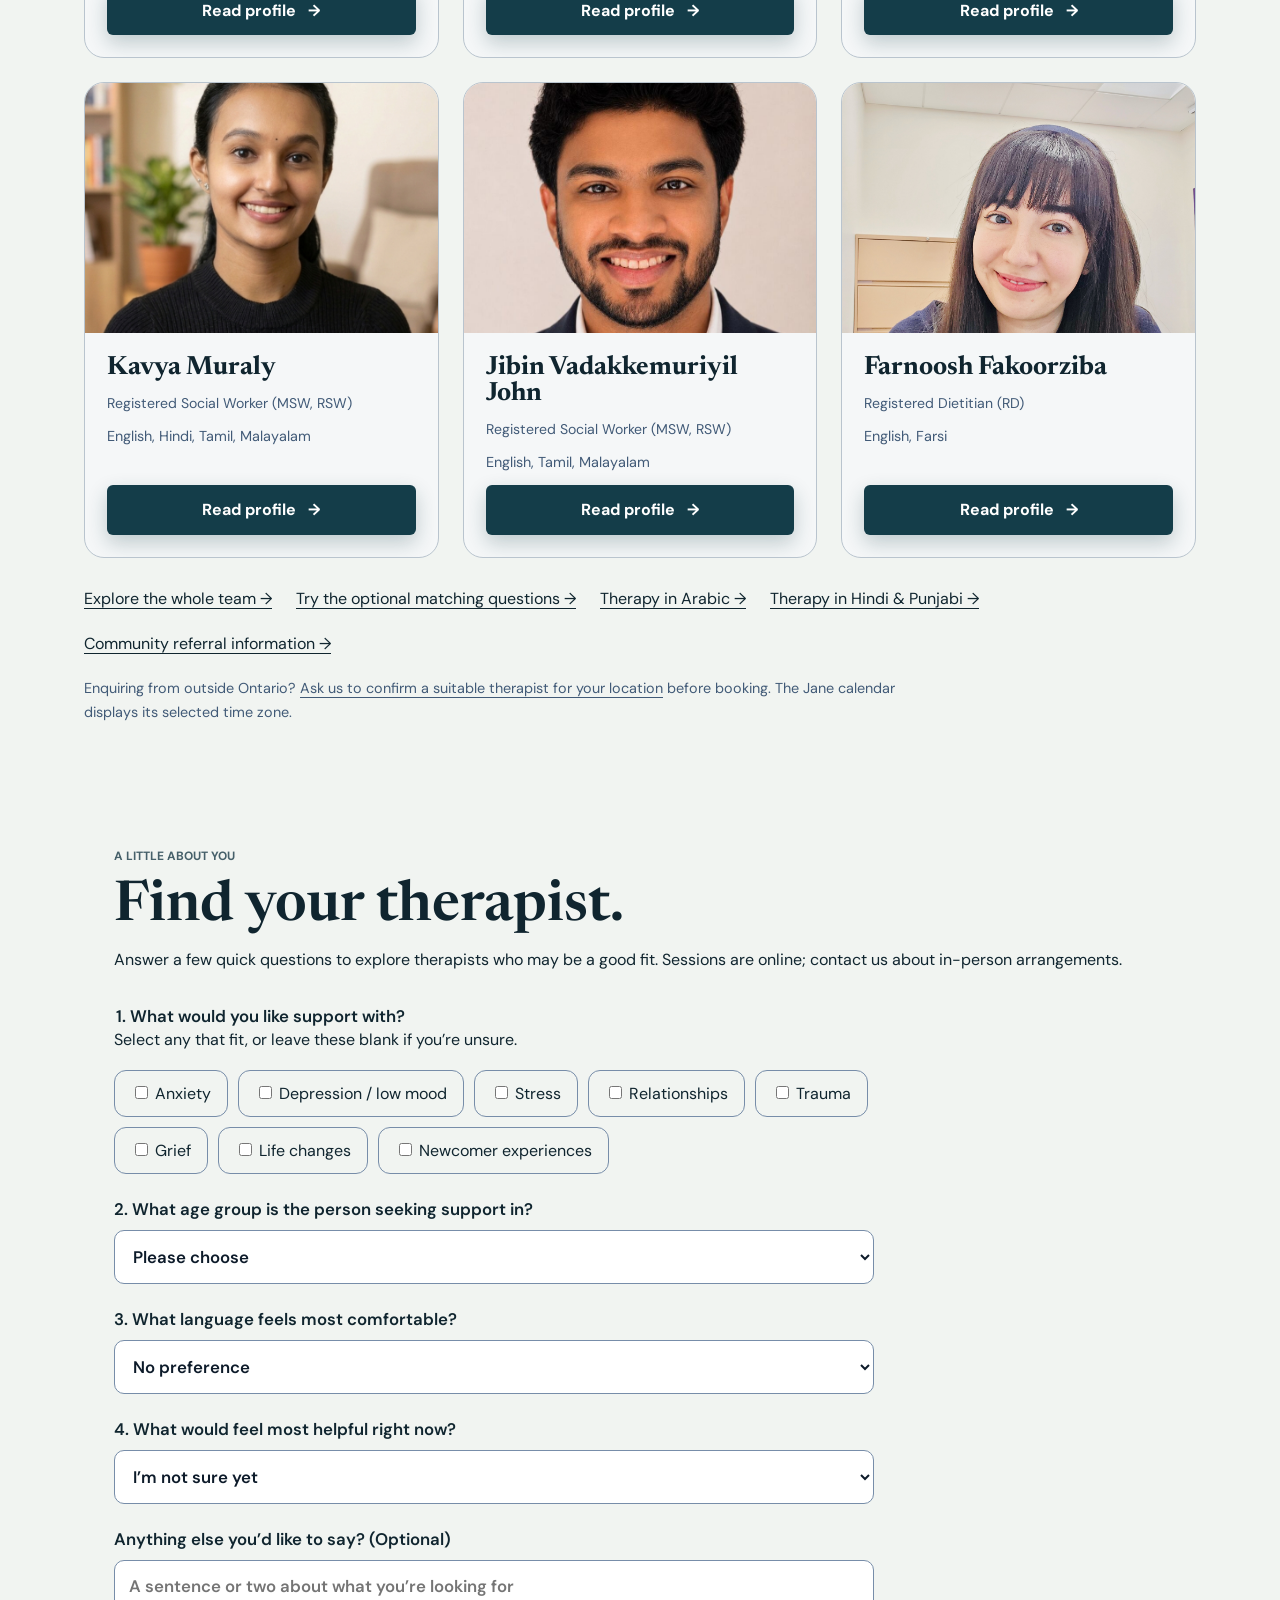
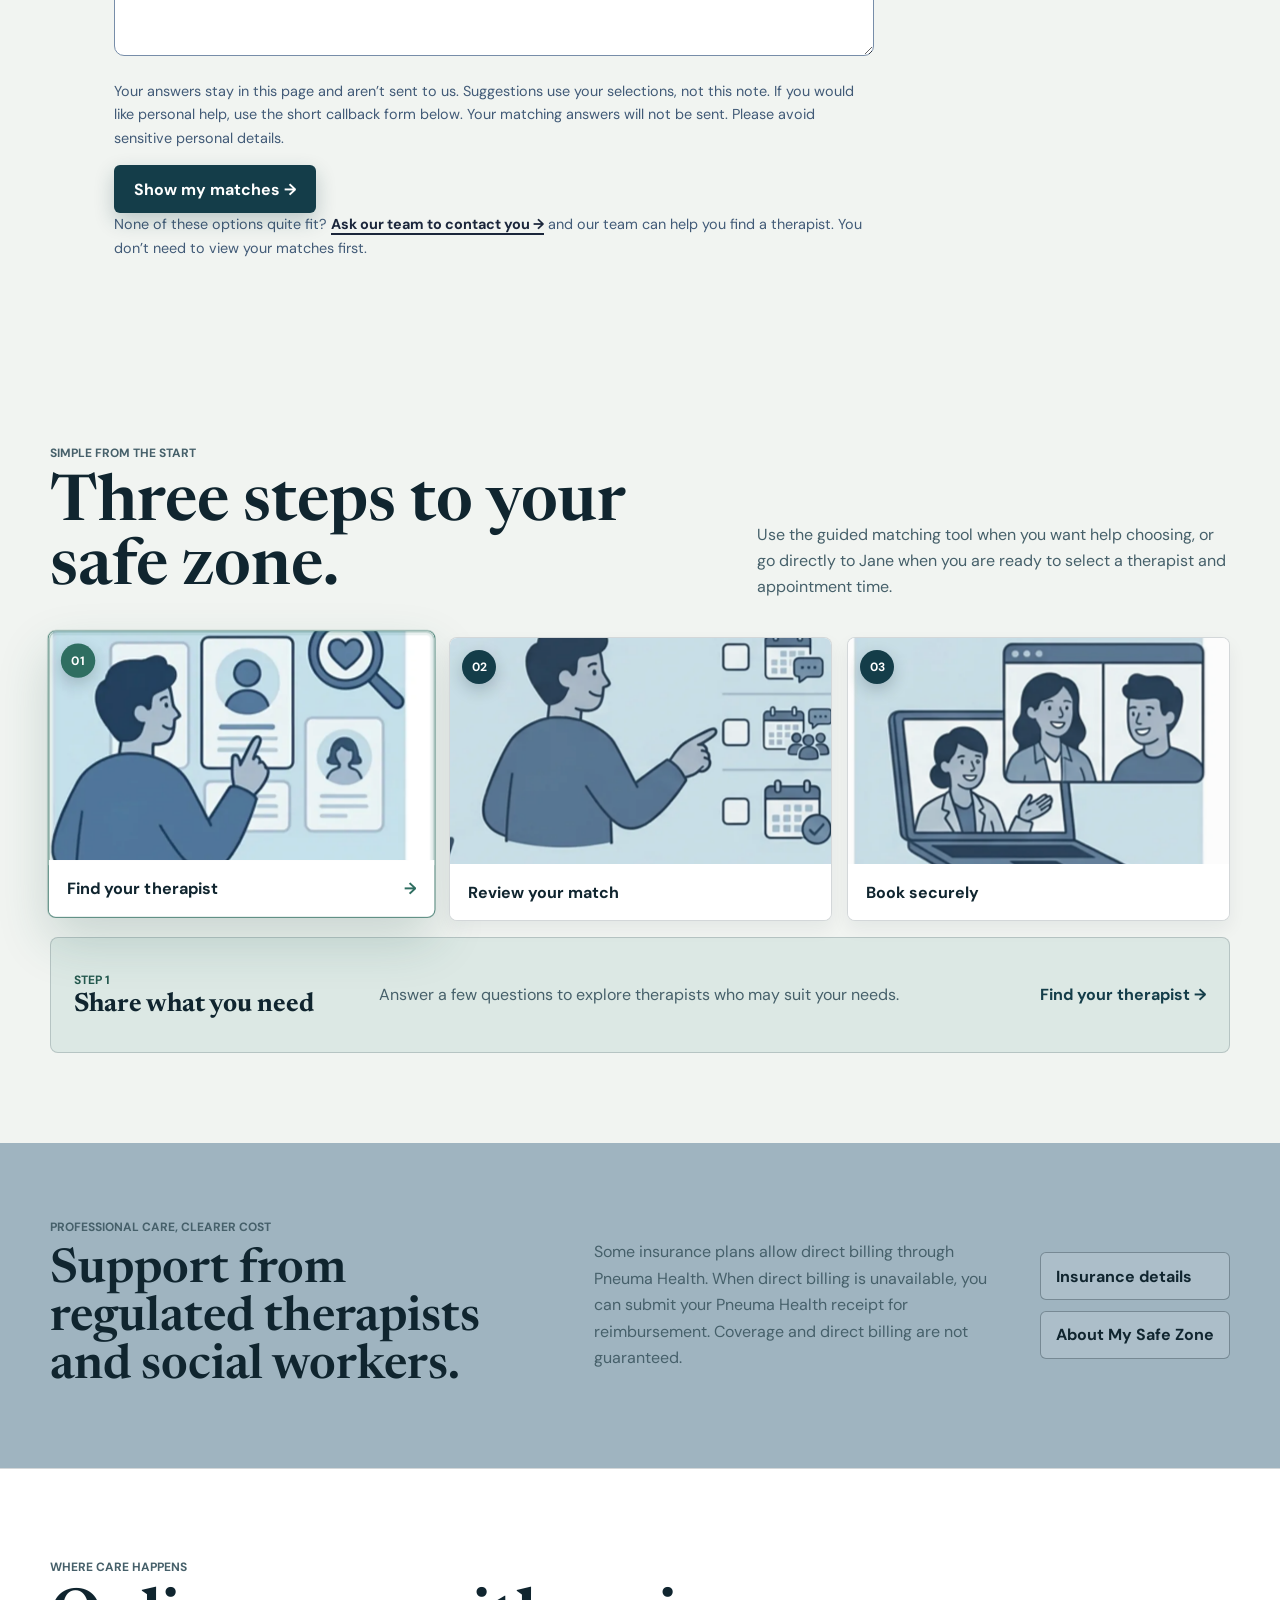
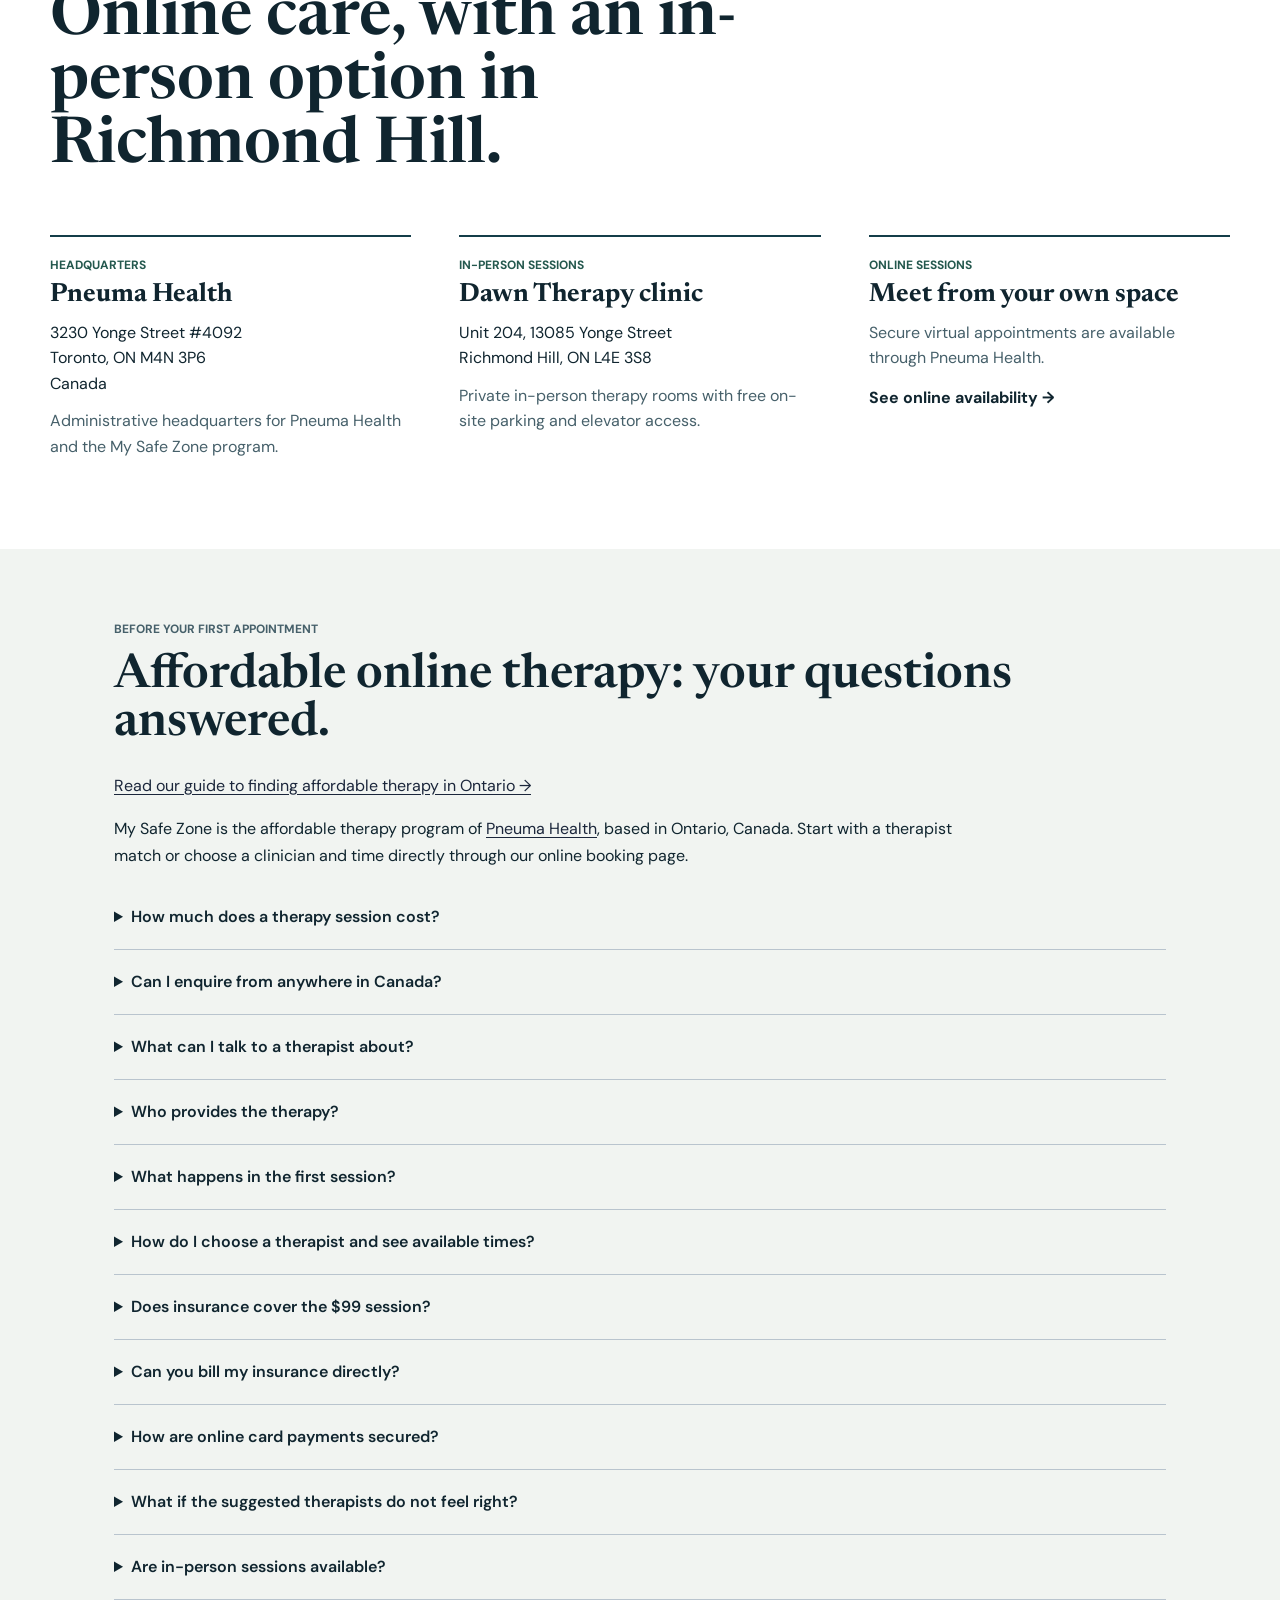
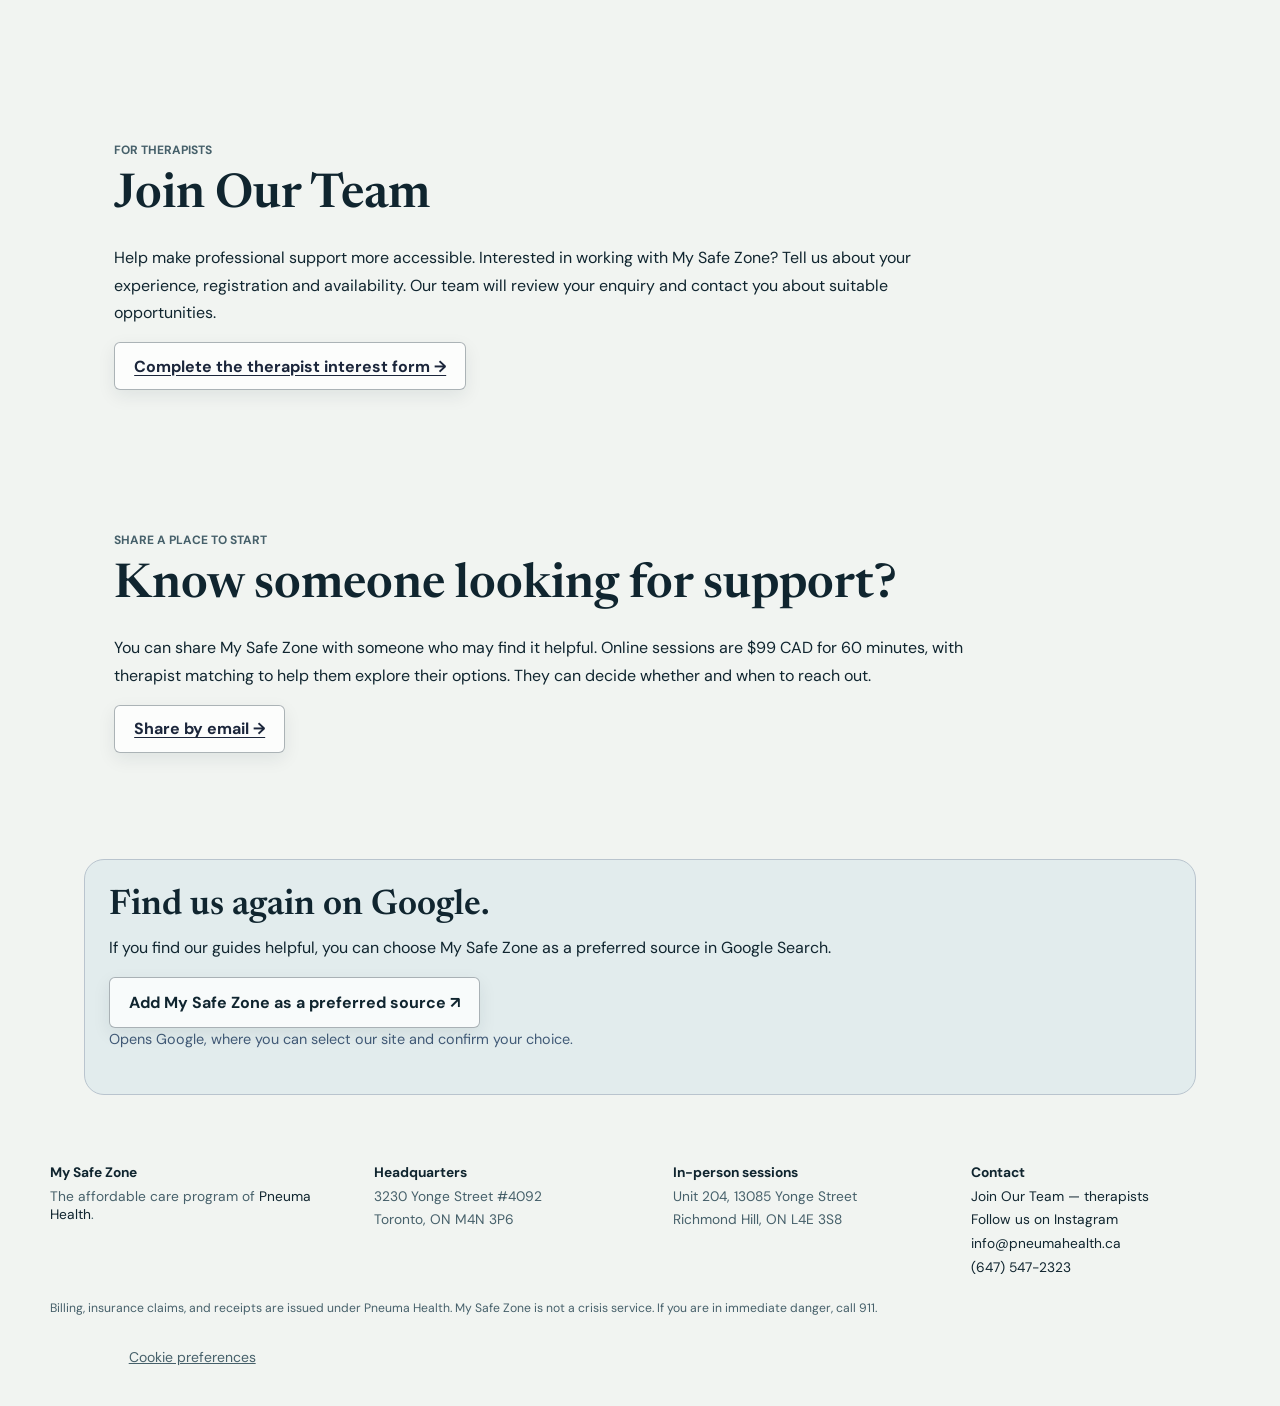
==== commit 1c3ed3df: "Bring contact help forward and identify My Safe Zone enquiries" ====
--- a/index.html
+++ b/index.html
@@ -159,7 +159,7 @@
               Meet our therapists
             </a>
           </div>
-          <p class="hero-booking-note">View times directly, or meet the team below. No matching questionnaire is required. <a href="#therapy-questions">Questions about your first visit?</a></p>
+          <p class="hero-booking-note">Not ready to choose? <a href="https://docs.google.com/forms/d/e/1FAIpQLScZybuNpO0uS9r0S9Tds227BgayAe8z0cIVu_FjhuOwMrChSQ/viewform" target="_blank" rel="noopener">Ask our team to contact you</a>. No matching questionnaire is required.</p>
 
           <a class="scroll-cue hero-reveal" href="#how-it-works">
             <span>See how it works</span>
@@ -181,6 +181,12 @@
           <strong>Your choice</strong>
           <span>Browse therapists or ask for help</span>
         </div>
+      </section>
+
+      <section id="booking-help" class="booking-help" aria-labelledby="booking-help-title">
+        <div><p class="eyebrow">A person to help you start</p><h2 id="booking-help-title">Not sure who to choose?</h2>
+        <p>Our team can help you explore therapist options, appointment times, and insurance questions. You do not need to explain your story to ask for help.</p></div>
+        <div class="booking-help-actions"><a class="button button-primary" href="https://docs.google.com/forms/d/e/1FAIpQLScZybuNpO0uS9r0S9Tds227BgayAe8z0cIVu_FjhuOwMrChSQ/viewform" target="_blank" rel="noopener">Ask our team to contact me</a><a href="mailto:info@pneumahealth.ca?subject=My%20Safe%20Zone%20-%20Help%20choosing%20a%20therapist">Or email our team</a><a href="tel:+16475472323">Call 647-547-2323</a><p class="match-small">A short Google Form asks for your first name, contact details and preferred contact time. No clinical details needed. Sending a request does not book an appointment.</p></div>
       </section>
 
 <section class="team-help" id="nutrition"><p class="eyebrow">Care for your relationship with food</p><h2>Dietitian &amp; nutrition counselling</h2><p>Meet Farnoosh Fakoorziba, RD. Compassionate, practical nutrition guidance in English and Farsi.</p><p><strong>$99 CAD / 60 minutes · $60 CAD / 30 minutes</strong></p><a class="button button-secondary" href="/nutrition/">Explore nutrition counselling</a></section>
@@ -198,11 +204,6 @@
 <article class="therapist-card"><a class="therapist-photo-link" href="/team/#therapist-19" aria-label="Read Jibin Vadakkemuriyil John's profile"><img src="/assets/team-19.jpg" width="400" height="520" loading="lazy" alt="Jibin Vadakkemuriyil John"></a><div><h3><a href="/team/#therapist-19">Jibin Vadakkemuriyil John</a></h3><p class="therapist-credential">Registered Social Worker (MSW, RSW)</p><p class="match-small">English, Tamil, Malayalam</p><a class="button button-primary" href="/team/#therapist-19">Read profile<span class="sr-only"> for Jibin Vadakkemuriyil John</span> →</a></div></article>
 <article class="therapist-card"><a class="therapist-photo-link" href="/team/#therapist-farnoosh-fakoorziba" aria-label="Read Farnoosh Fakoorziba's profile"><img src="/assets/farnoosh-fakoorziba.jpg" width="400" height="520" loading="lazy" alt="Farnoosh Fakoorziba"></a><div><h3><a href="/team/#therapist-farnoosh-fakoorziba">Farnoosh Fakoorziba</a></h3><p class="therapist-credential">Registered Dietitian (RD)</p><p class="match-small">English, Farsi</p><a class="button button-primary" href="/team/#therapist-farnoosh-fakoorziba">Read profile<span class="sr-only"> for Farnoosh Fakoorziba</span> →</a></div></article>
 <!-- TEAM CARDS END --></div><div class="therapist-links"><a href="/team/">Explore the whole team →</a><a href="#find-your-therapist">Try the optional matching questions →</a><a href="/therapy/arabic/">Therapy in Arabic →</a><a href="/therapy/hindi-punjabi/">Therapy in Hindi &amp; Punjabi →</a><a href="/community/">Community referral information →</a></div><p class="match-small">Enquiring from outside Ontario? <a href="https://docs.google.com/forms/d/e/1FAIpQLScZybuNpO0uS9r0S9Tds227BgayAe8z0cIVu_FjhuOwMrChSQ/viewform" target="_blank" rel="noopener">Ask us to confirm a suitable therapist for your location</a> before booking. The Jane calendar displays its selected time zone.</p></section>
-      <section id="booking-help" class="booking-help" aria-labelledby="booking-help-title">
-        <div><p class="eyebrow">A person to help you start</p><h2 id="booking-help-title">Not sure who to choose?</h2>
-        <p>Our team can help you explore therapist options, appointment times, and insurance questions. You do not need to explain your story to ask for help.</p></div>
-        <div class="booking-help-actions"><a class="button button-primary" href="https://docs.google.com/forms/d/e/1FAIpQLScZybuNpO0uS9r0S9Tds227BgayAe8z0cIVu_FjhuOwMrChSQ/viewform" target="_blank" rel="noopener">Ask our team to contact me</a><a href="mailto:info@pneumahealth.ca?subject=Help%20choosing%20a%20therapist">Or email our team</a><a href="tel:+16475472323">Call 647-547-2323</a><p class="match-small">A short Google Form asks for your first name, contact details and preferred contact time. No clinical details needed. Sending a request does not book an appointment.</p></div>
-      </section>
 
       <section class="matcher" id="find-your-therapist" aria-labelledby="match-title">
 <p class="eyebrow">A little about you</p><h2 id="match-title">Find your therapist.</h2>
@@ -361,16 +362,16 @@
         <p><a href="/guides/affordable-therapy/">Read our guide to finding affordable therapy in Ontario →</a></p>
         <p>My Safe Zone is the affordable therapy program of <a href="https://pneumahealth.ca/mysafezone/">Pneuma Health</a>, based in Ontario, Canada. Start with a therapist match or choose a clinician and time directly through our online booking page.</p>
         <details><summary>How much does a therapy session cost?</summary><p>My Safe Zone sessions cost $99 CAD for 60 minutes. You can <a href="https://pneumahealth.janeapp.com/locations/my-safe-zone/book#/discipline/1/treatment/20" target="_blank" rel="noopener">view therapists and current appointment availability in Jane</a>.</p></details>
-        <details><summary>Can I enquire from anywhere in Canada?</summary><p>Yes. We welcome enquiries from across Canada, not only Ontario. Before you book, our team will confirm a suitable therapist’s availability and eligibility to provide care in the province or territory where you will be physically located during sessions. <a href="mailto:info@pneumahealth.ca">Contact us for help finding a therapist for your location</a>.</p></details>
+        <details><summary>Can I enquire from anywhere in Canada?</summary><p>Yes. We welcome enquiries from across Canada, not only Ontario. Before you book, our team will confirm a suitable therapist’s availability and eligibility to provide care in the province or territory where you will be physically located during sessions. <a href="mailto:info@pneumahealth.ca?subject=My%20Safe%20Zone%20enquiry">Contact us for help finding a therapist for your location</a>.</p></details>
         <details><summary>What can I talk to a therapist about?</summary><p>Our matching tool includes anxiety, depression and low mood, stress, relationships, trauma, grief, life changes and newcomer experiences. Each therapist has different areas of experience. Review their profile and discuss your needs with them to decide whether the fit is right for you.</p></details>
         <details><summary>Who provides the therapy?</summary><p>Care may be provided by Registered Psychotherapists, Registered Psychotherapists (Qualifying), or Registered Social Workers, depending on your needs and availability. Read each clinician’s profile in Jane for their designation, approach and areas of experience.</p></details>
         <details><summary>What happens in the first session?</summary><p>Your first session is a chance to get to know your therapist, talk about what brings you to therapy, and discuss what you would like support with. Your therapist will explain consent, confidentiality and its limits, and how you might work together. You can ask questions and share at your own pace; you do not need to prepare a perfect explanation or tell everything at once.</p></details>
-        <details><summary>How do I choose a therapist and see available times?</summary><p><a href="https://pneumahealth.janeapp.com/locations/my-safe-zone/book#/discipline/1/treatment/20" target="_blank" rel="noopener">Open our therapist and appointment page</a> to read profiles and see current availability. You can also use the matching questions on this page, or <a href="mailto:info@pneumahealth.ca?subject=Help%20choosing%20a%20therapist">ask our team for help choosing</a>. On a phone, Jane may show only two days at a time, starting at the beginning of the week. Use the calendar arrows or date picker to see upcoming days. If you cannot find a suitable time, <a href="#booking-help">ask our team for help</a>.</p></details>
+        <details><summary>How do I choose a therapist and see available times?</summary><p><a href="https://pneumahealth.janeapp.com/locations/my-safe-zone/book#/discipline/1/treatment/20" target="_blank" rel="noopener">Open our therapist and appointment page</a> to read profiles and see current availability. You can also use the matching questions on this page, or <a href="mailto:info@pneumahealth.ca?subject=My%20Safe%20Zone%20-%20Help%20choosing%20a%20therapist">ask our team for help choosing</a>. On a phone, Jane may show only two days at a time, starting at the beginning of the week. Use the calendar arrows or date picker to see upcoming days. If you cannot find a suitable time, <a href="#booking-help">ask our team for help</a>.</p></details>
         <details><summary>Does insurance cover the $99 session?</summary><p>Your plan may cover psychotherapy or social work services, depending on the benefits included and your chosen therapist’s professional designation. Before booking, ask your insurer whether sessions with that specific therapist at Pneuma Health / My Safe Zone are eligible, and check any referral requirements, annual limits or per-session limits. Our team can help you find the therapist’s name, designation and registration number for this check. Receipts are issued under Pneuma Health; reimbursement is not guaranteed.</p></details>
-        <details><summary>Can you bill my insurance directly?</summary><p>Direct billing may be available for some plans and therapists. <a href="mailto:info@pneumahealth.ca">Contact our team</a> to check before your appointment. If direct billing is unavailable, you can use your receipt to submit a claim to your insurer. You remain responsible for fees your plan does not cover.</p></details>
+        <details><summary>Can you bill my insurance directly?</summary><p>Direct billing may be available for some plans and therapists. <a href="mailto:info@pneumahealth.ca?subject=My%20Safe%20Zone%20enquiry">Contact our team</a> to check before your appointment. If direct billing is unavailable, you can use your receipt to submit a claim to your insurer. You remain responsible for fees your plan does not cover.</p></details>
         <details><summary>How are online card payments secured?</summary><p>Online card payments are handled through Jane Payments, our booking platform’s payment service. Jane Payments is PCI-compliant and uses Stripe to process card payments. Please enter payment details only through the secure Jane payment flow, rather than sending them by email or through our matching form. <a href="https://jane.app/guide/is-jane-pci-compliant" target="_blank" rel="noopener">Read about Jane’s payment security</a>.</p></details>
         <details><summary>What if the suggested therapists do not feel right?</summary><p>You can <a href="#find-your-therapist">try our therapist matching questions</a> or <a href="https://docs.google.com/forms/d/e/1FAIpQLScZybuNpO0uS9r0S9Tds227BgayAe8z0cIVu_FjhuOwMrChSQ/viewform" target="_blank" rel="noopener">request help from our team</a> so our team can help you explore other options. Matching suggestions are a starting point, not a clinical assessment.</p></details>
-        <details><summary>Are in-person sessions available?</summary><p>Sessions are primarily online. In-person appointments in Richmond Hill may be arranged on request, subject to availability. <a href="mailto:info@pneumahealth.ca">Contact our team</a> to discuss arrangements.</p></details>
+        <details><summary>Are in-person sessions available?</summary><p>Sessions are primarily online. In-person appointments in Richmond Hill may be arranged on request, subject to availability. <a href="mailto:info@pneumahealth.ca?subject=My%20Safe%20Zone%20enquiry">Contact our team</a> to discuss arrangements.</p></details>
       </section>
       <section class="therapy-faq" id="join-our-team" aria-labelledby="join-title">
         <p class="eyebrow">For therapists</p>
@@ -411,7 +412,7 @@
         <strong>Contact</strong>
         <a href="#join-our-team">Join Our Team — therapists</a>
         <a href="https://www.instagram.com/mysafezone.ca/" target="_blank" rel="noopener">Follow us on Instagram</a>
-        <a href="mailto:info@pneumahealth.ca">info@pneumahealth.ca</a>
+        <a href="mailto:info@pneumahealth.ca?subject=My%20Safe%20Zone%20enquiry">info@pneumahealth.ca</a>
         <a href="tel:+16475472323">(647) 547-2323</a>
       </div>
       <p>
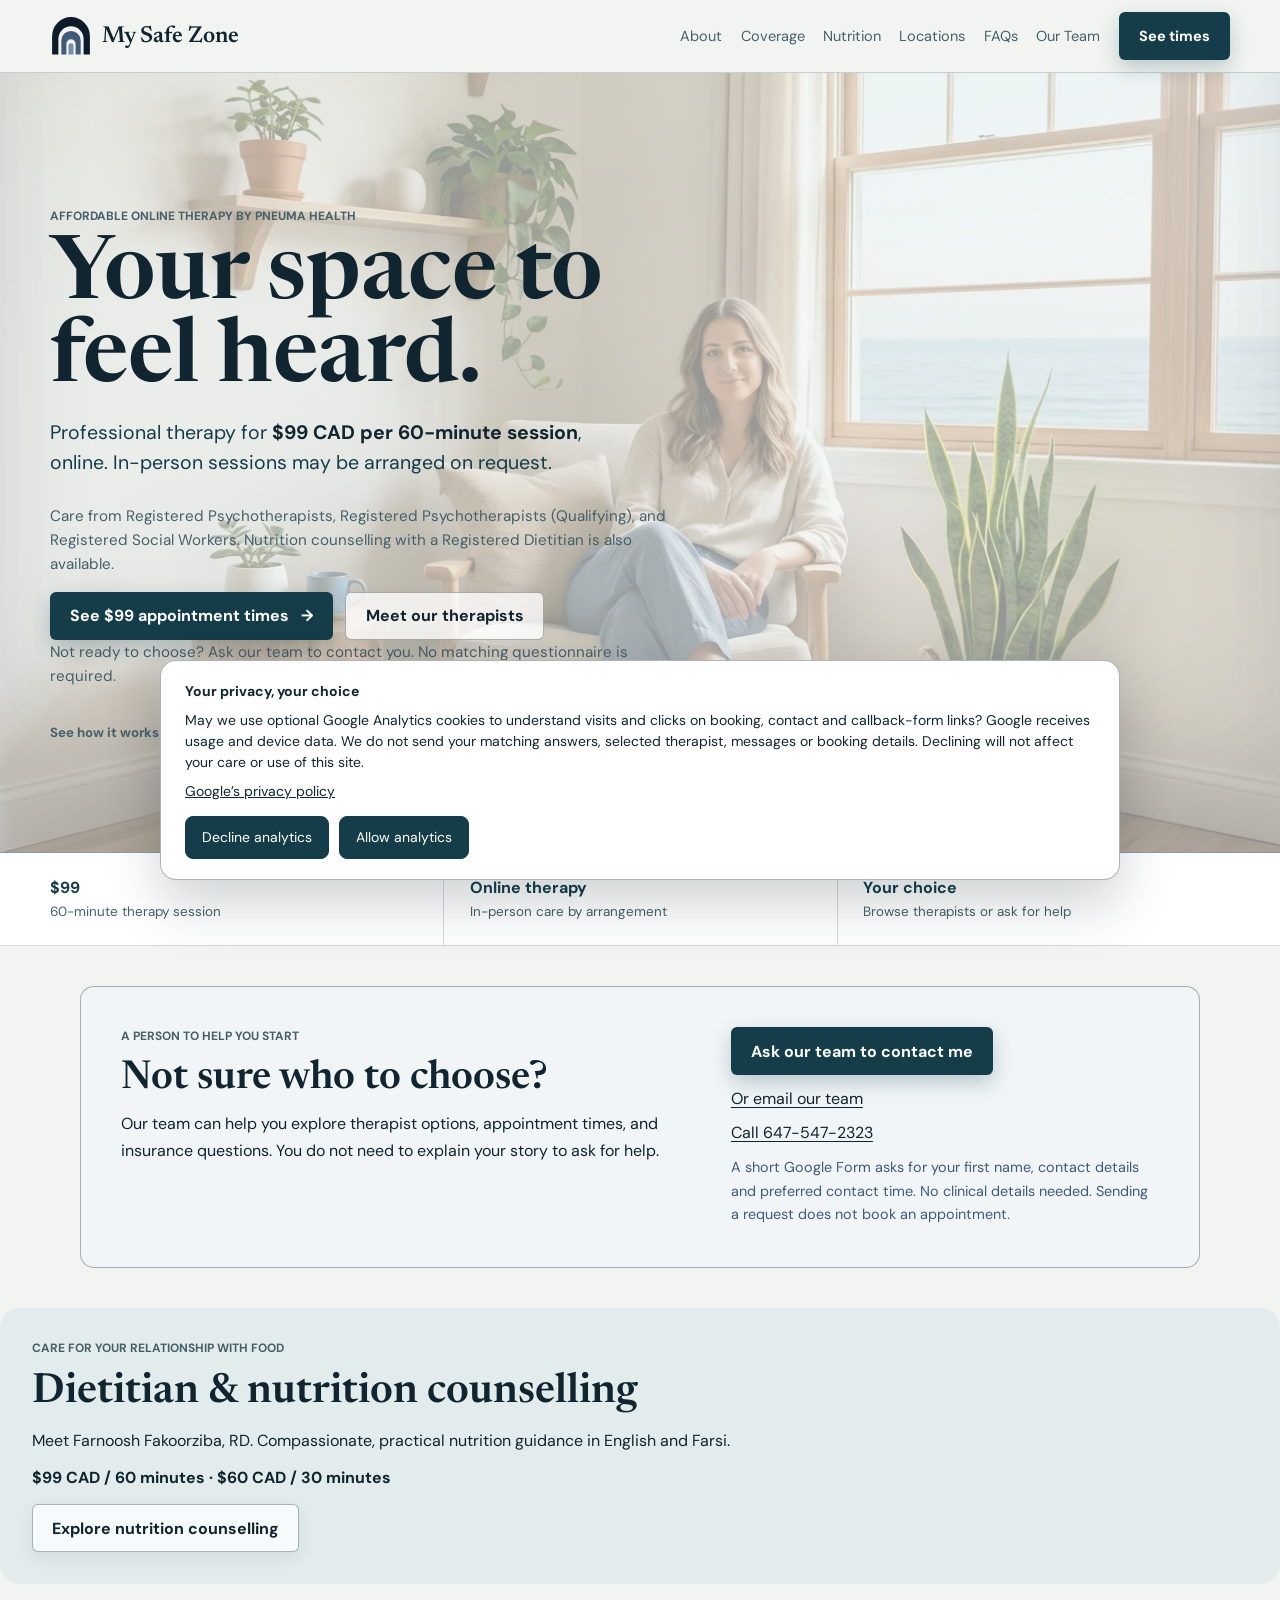
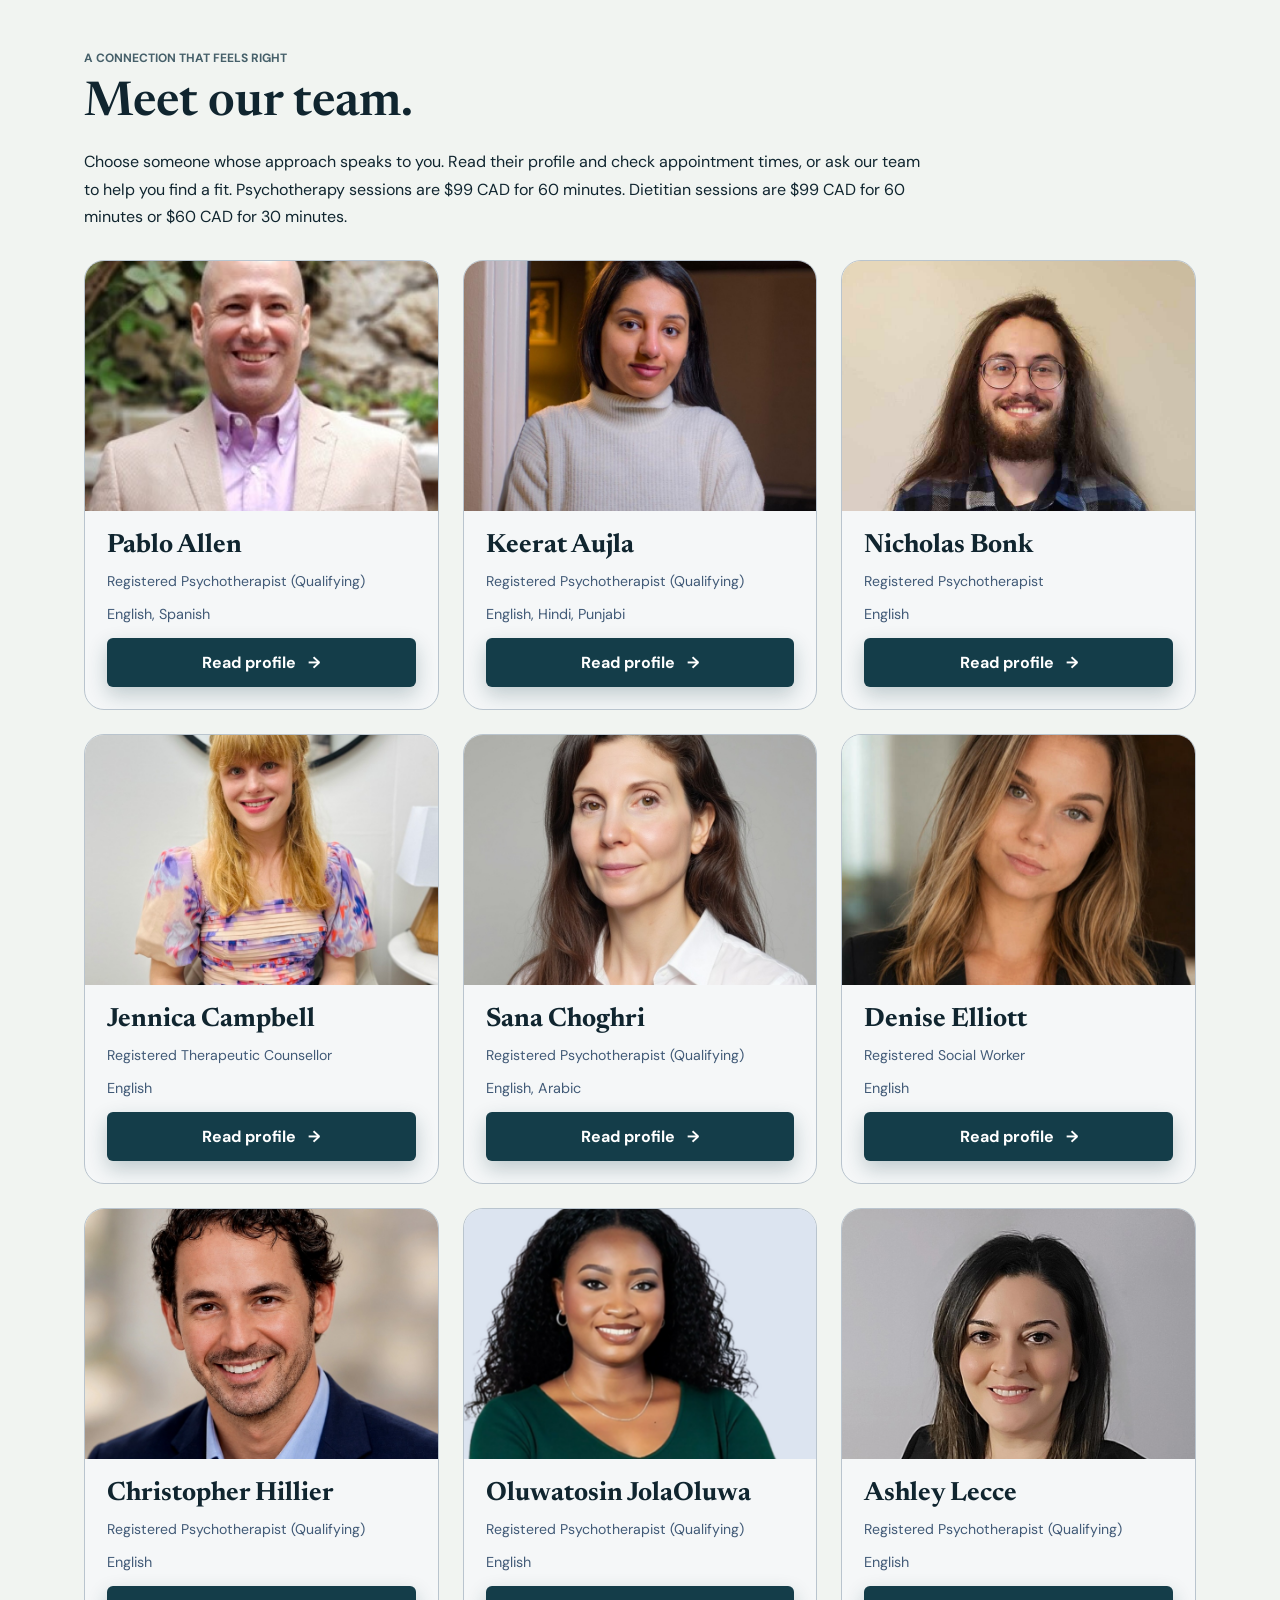
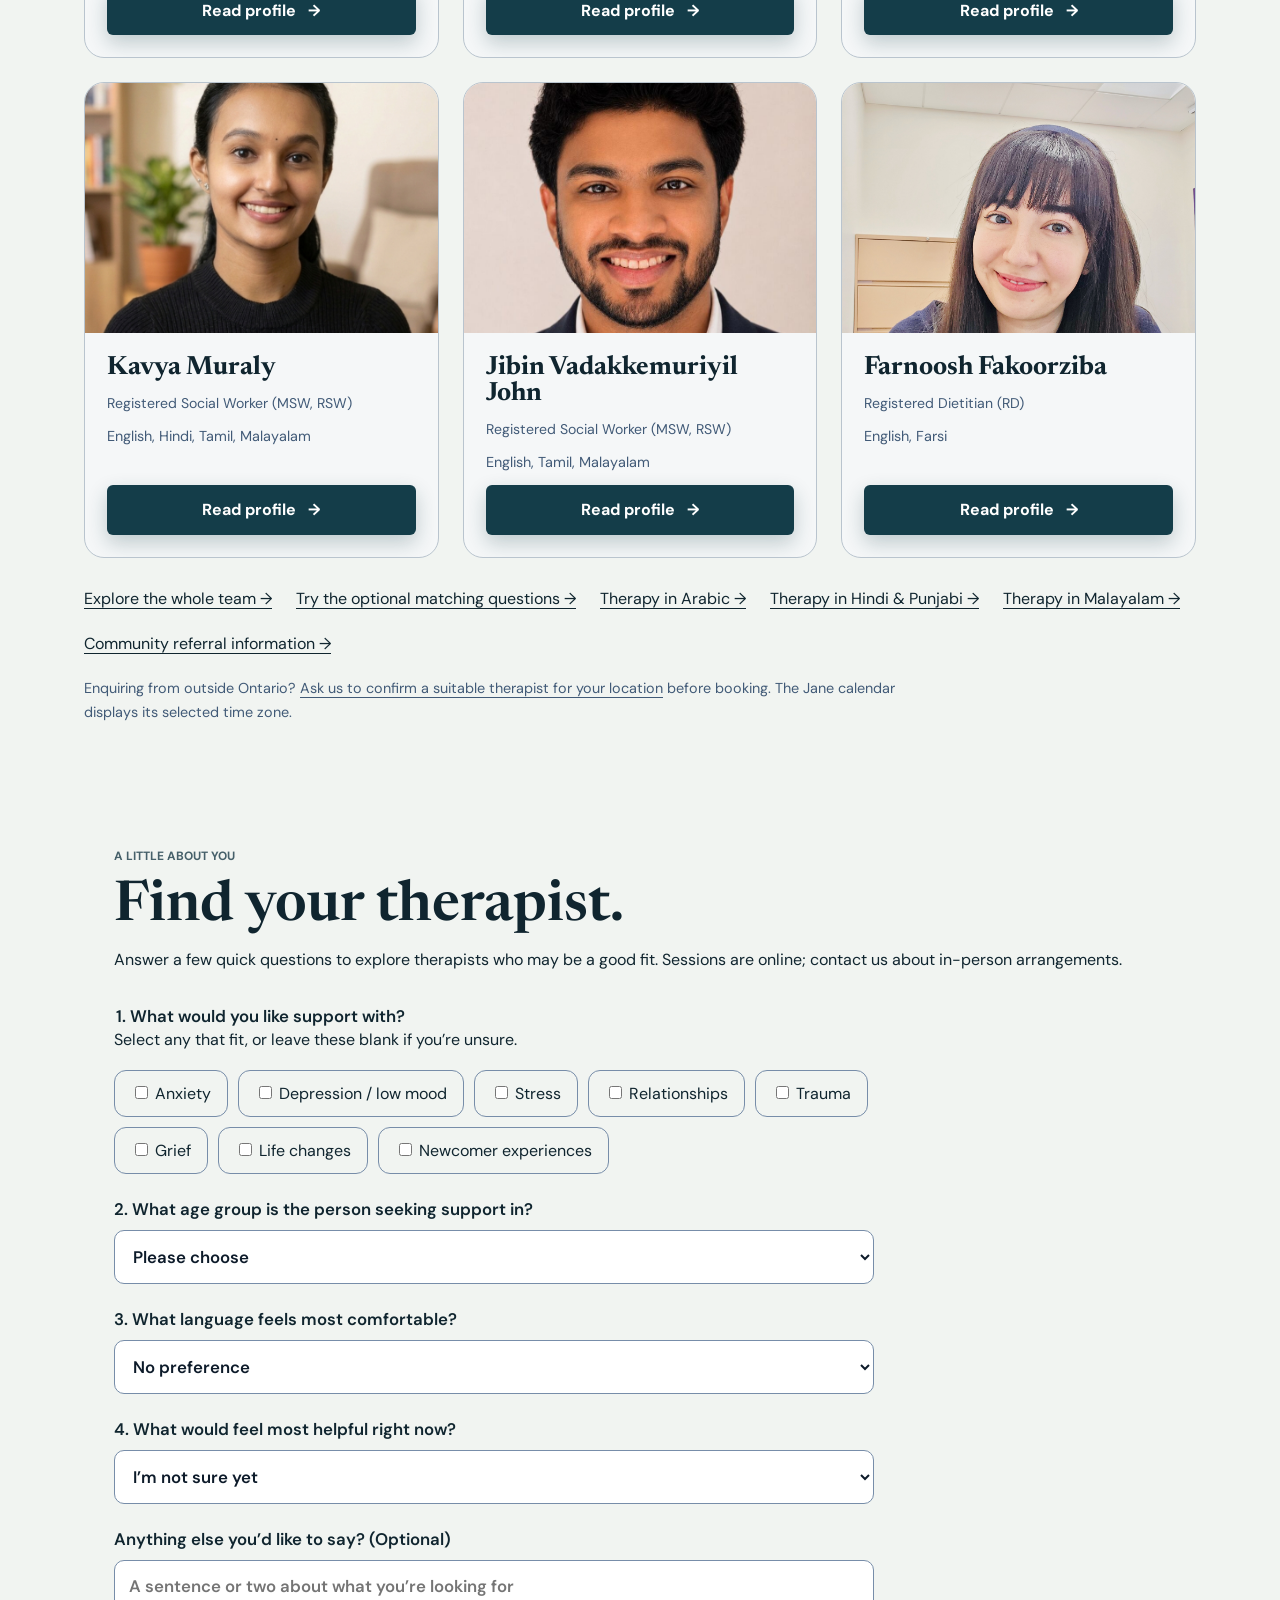
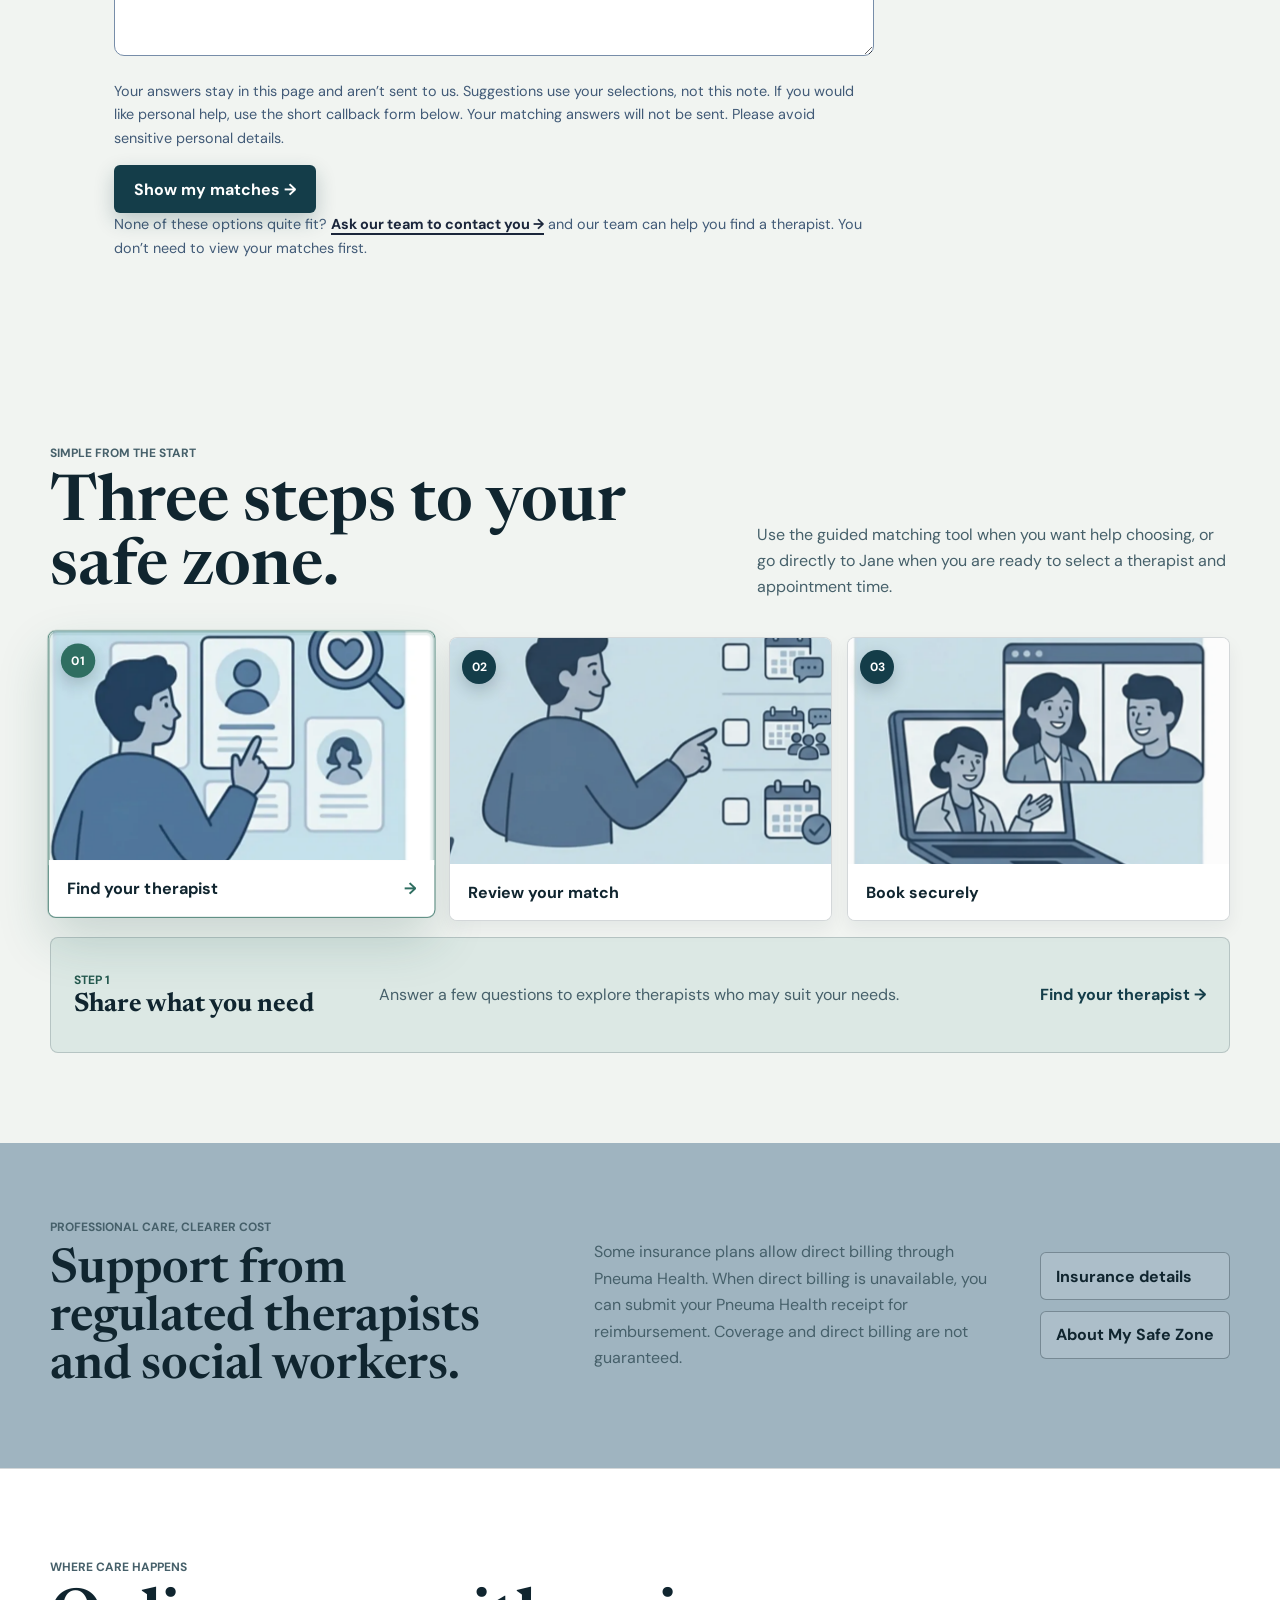
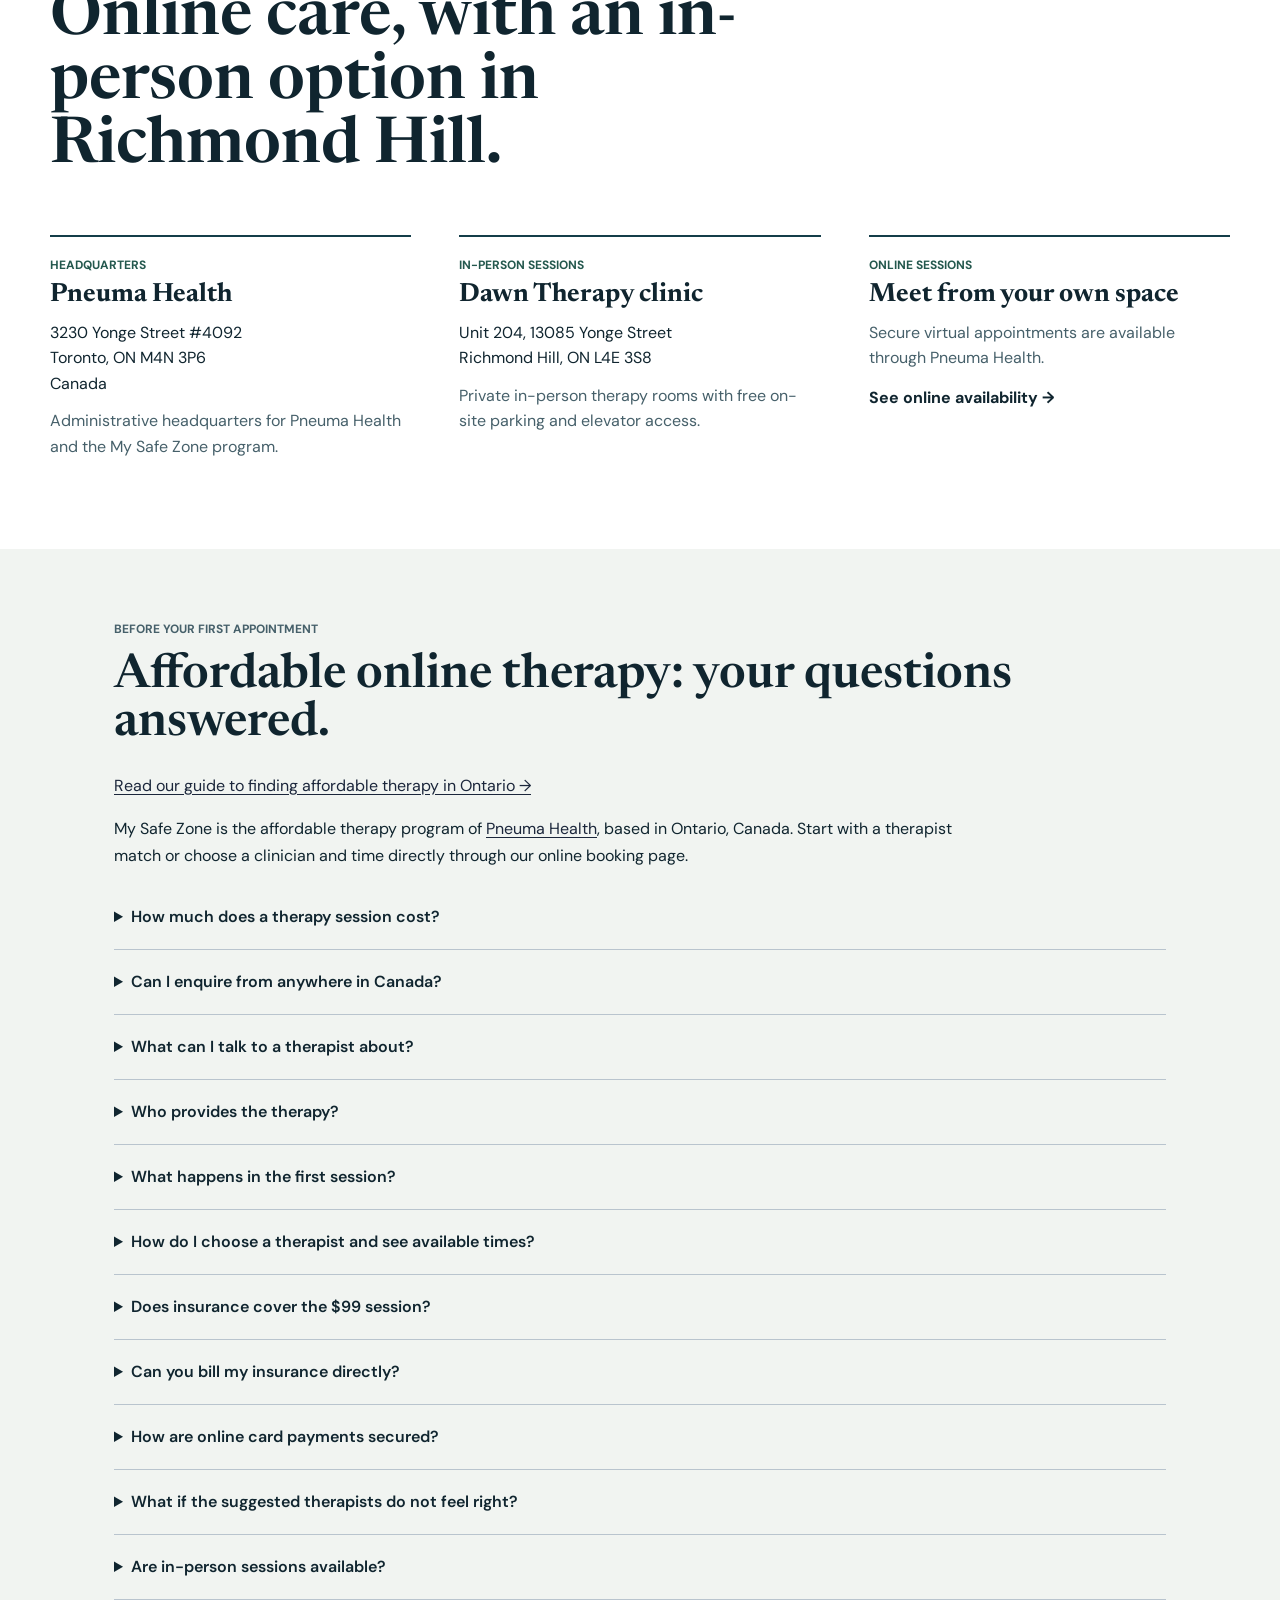
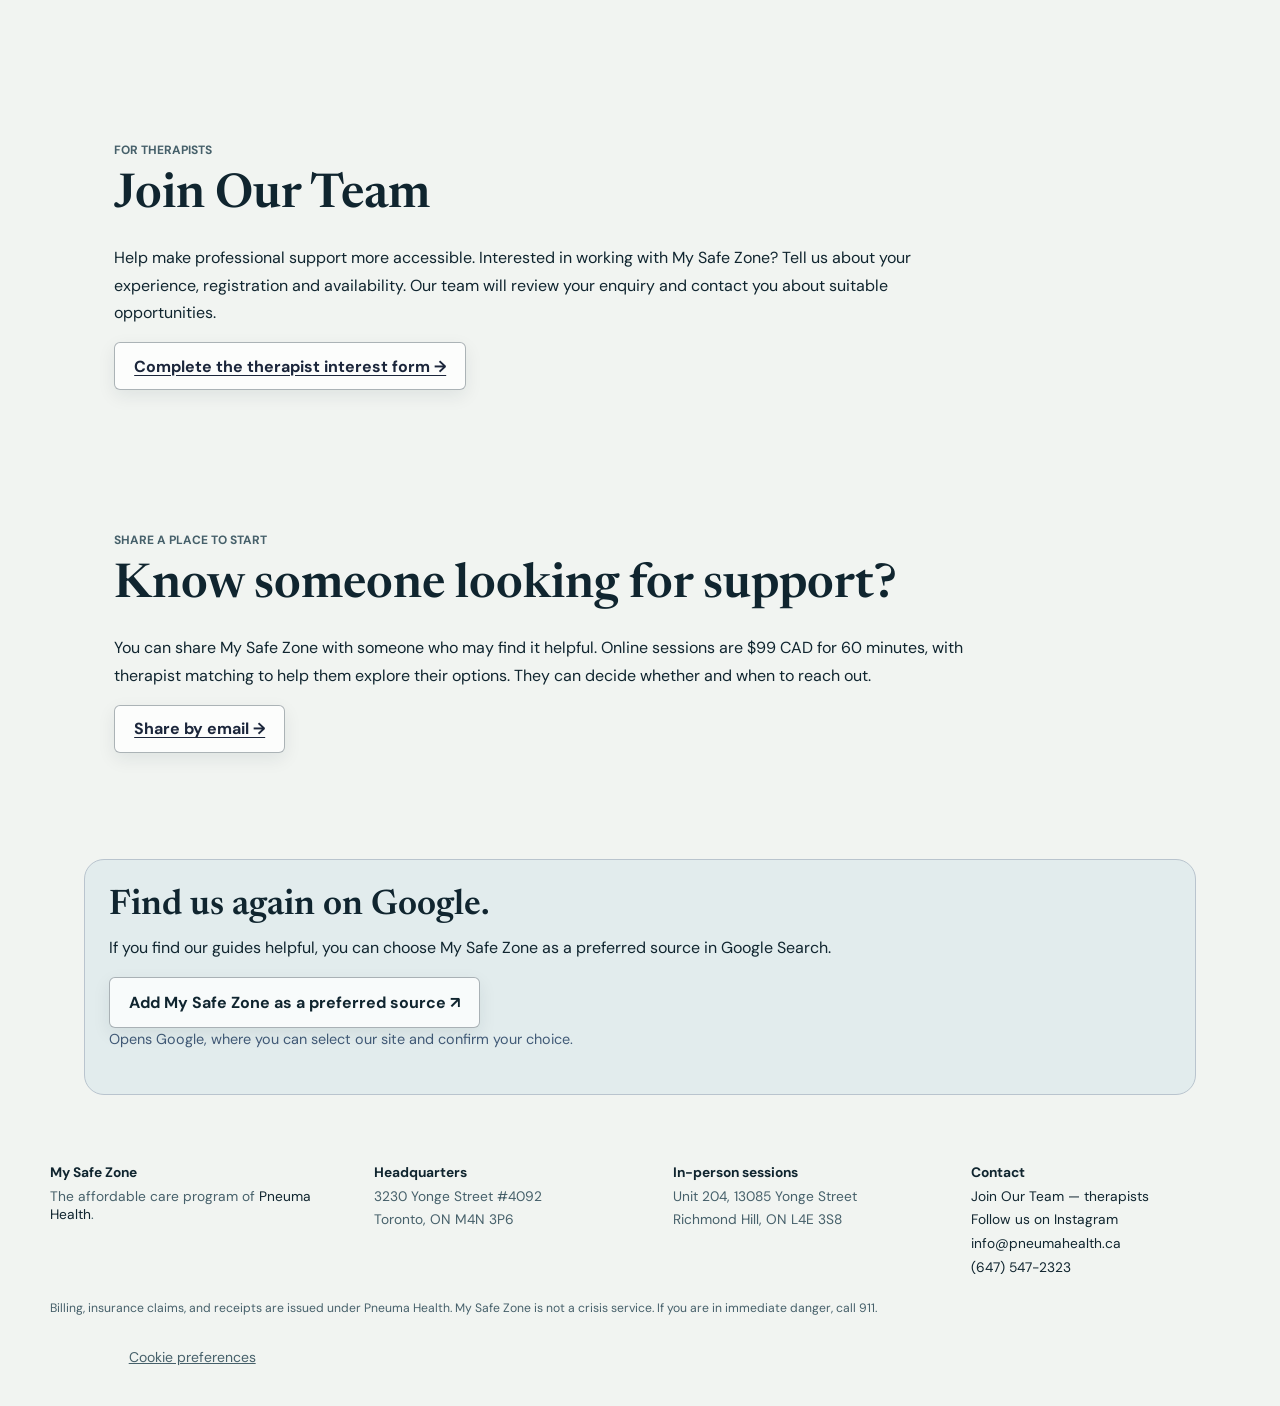
==== commit a83ce5bc: "Add Malayalam therapy page with direct service booking" ====
--- a/index.html
+++ b/index.html
@@ -203,7 +203,7 @@
 <article class="therapist-card"><a class="therapist-photo-link" href="/team/#therapist-14" aria-label="Read Kavya Muraly's profile"><img src="/assets/team-14.jpg" width="400" height="520" loading="lazy" alt="Kavya Muraly"></a><div><h3><a href="/team/#therapist-14">Kavya Muraly</a></h3><p class="therapist-credential">Registered Social Worker (MSW, RSW)</p><p class="match-small">English, Hindi, Tamil, Malayalam</p><a class="button button-primary" href="/team/#therapist-14">Read profile<span class="sr-only"> for Kavya Muraly</span> →</a></div></article>
 <article class="therapist-card"><a class="therapist-photo-link" href="/team/#therapist-19" aria-label="Read Jibin Vadakkemuriyil John's profile"><img src="/assets/team-19.jpg" width="400" height="520" loading="lazy" alt="Jibin Vadakkemuriyil John"></a><div><h3><a href="/team/#therapist-19">Jibin Vadakkemuriyil John</a></h3><p class="therapist-credential">Registered Social Worker (MSW, RSW)</p><p class="match-small">English, Tamil, Malayalam</p><a class="button button-primary" href="/team/#therapist-19">Read profile<span class="sr-only"> for Jibin Vadakkemuriyil John</span> →</a></div></article>
 <article class="therapist-card"><a class="therapist-photo-link" href="/team/#therapist-farnoosh-fakoorziba" aria-label="Read Farnoosh Fakoorziba's profile"><img src="/assets/farnoosh-fakoorziba.jpg" width="400" height="520" loading="lazy" alt="Farnoosh Fakoorziba"></a><div><h3><a href="/team/#therapist-farnoosh-fakoorziba">Farnoosh Fakoorziba</a></h3><p class="therapist-credential">Registered Dietitian (RD)</p><p class="match-small">English, Farsi</p><a class="button button-primary" href="/team/#therapist-farnoosh-fakoorziba">Read profile<span class="sr-only"> for Farnoosh Fakoorziba</span> →</a></div></article>
-<!-- TEAM CARDS END --></div><div class="therapist-links"><a href="/team/">Explore the whole team →</a><a href="#find-your-therapist">Try the optional matching questions →</a><a href="/therapy/arabic/">Therapy in Arabic →</a><a href="/therapy/hindi-punjabi/">Therapy in Hindi &amp; Punjabi →</a><a href="/community/">Community referral information →</a></div><p class="match-small">Enquiring from outside Ontario? <a href="https://docs.google.com/forms/d/e/1FAIpQLScZybuNpO0uS9r0S9Tds227BgayAe8z0cIVu_FjhuOwMrChSQ/viewform" target="_blank" rel="noopener">Ask us to confirm a suitable therapist for your location</a> before booking. The Jane calendar displays its selected time zone.</p></section>
+<!-- TEAM CARDS END --></div><div class="therapist-links"><a href="/team/">Explore the whole team →</a><a href="#find-your-therapist">Try the optional matching questions →</a><a href="/therapy/arabic/">Therapy in Arabic →</a><a href="/therapy/hindi-punjabi/">Therapy in Hindi &amp; Punjabi →</a><a href="/therapy/malayalam/">Therapy in Malayalam →</a><a href="/community/">Community referral information →</a></div><p class="match-small">Enquiring from outside Ontario? <a href="https://docs.google.com/forms/d/e/1FAIpQLScZybuNpO0uS9r0S9Tds227BgayAe8z0cIVu_FjhuOwMrChSQ/viewform" target="_blank" rel="noopener">Ask us to confirm a suitable therapist for your location</a> before booking. The Jane calendar displays its selected time zone.</p></section>
 
       <section class="matcher" id="find-your-therapist" aria-labelledby="match-title">
 <p class="eyebrow">A little about you</p><h2 id="match-title">Find your therapist.</h2>
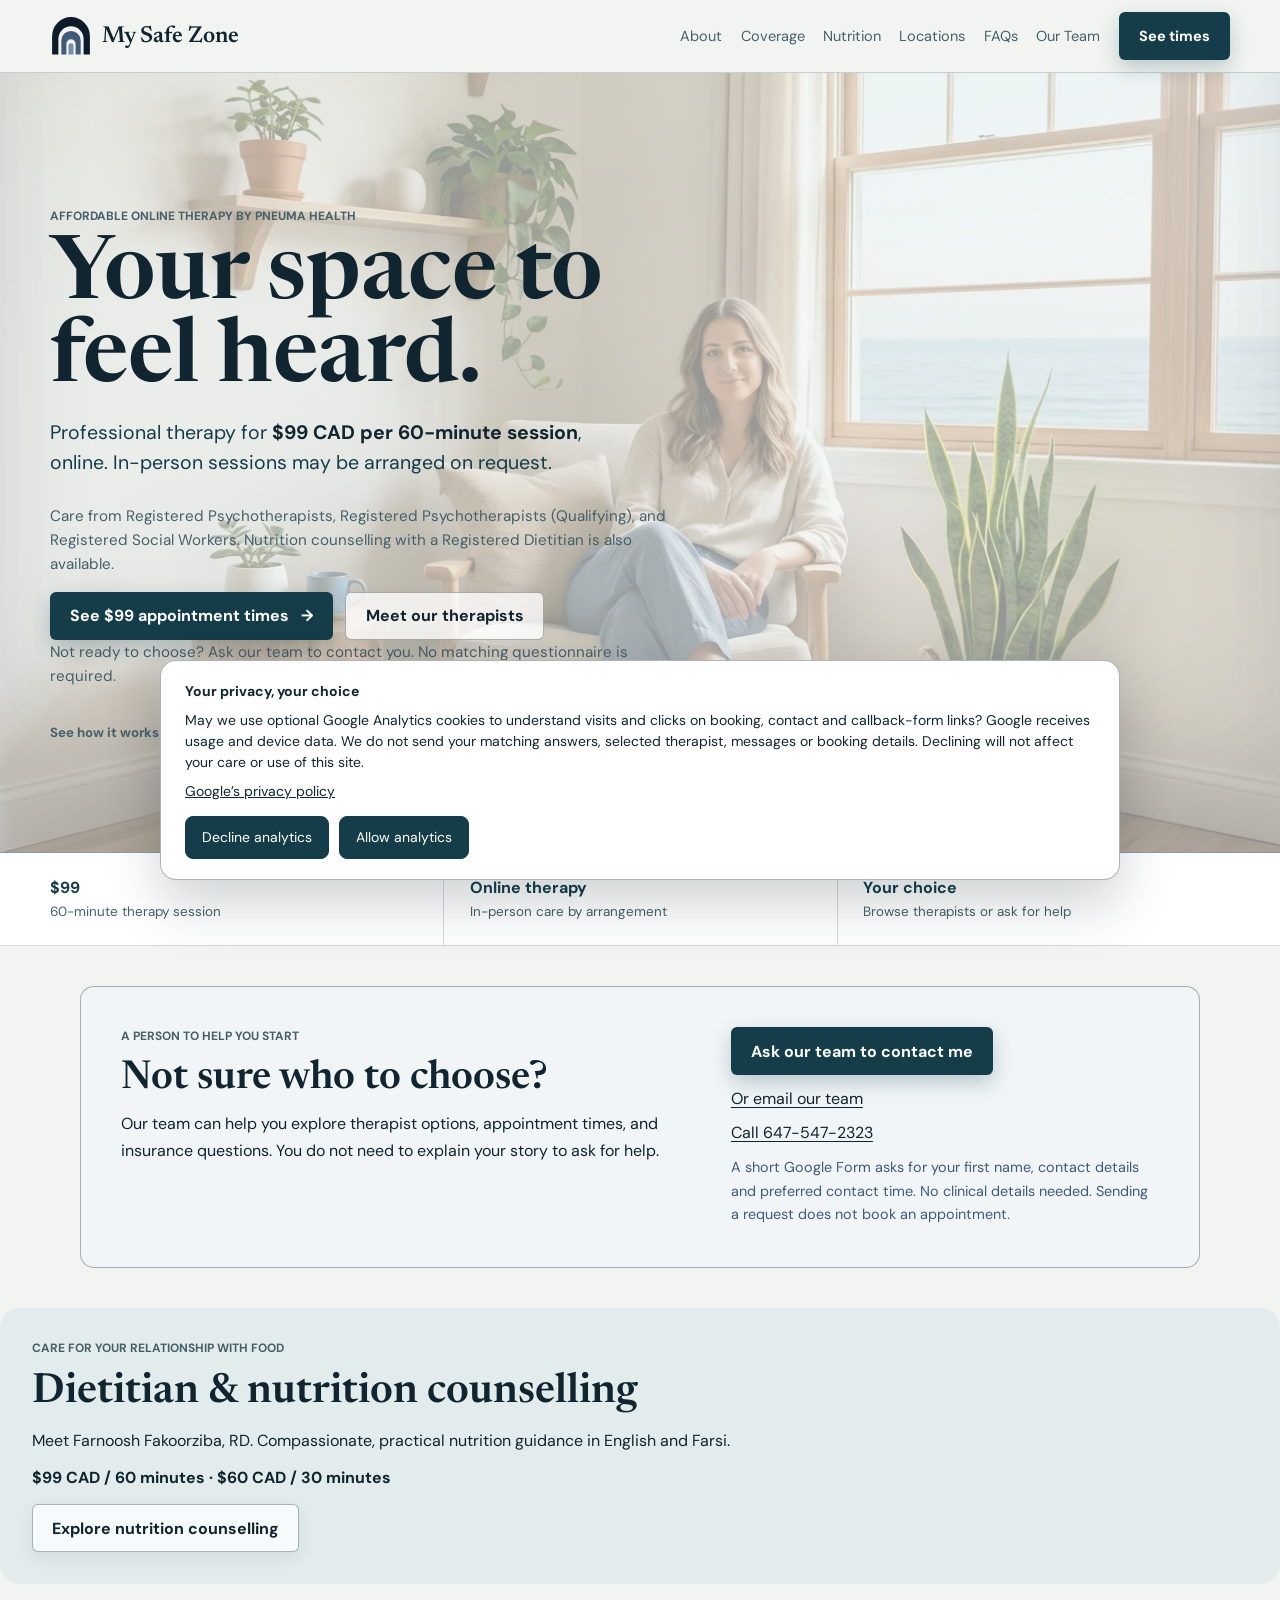
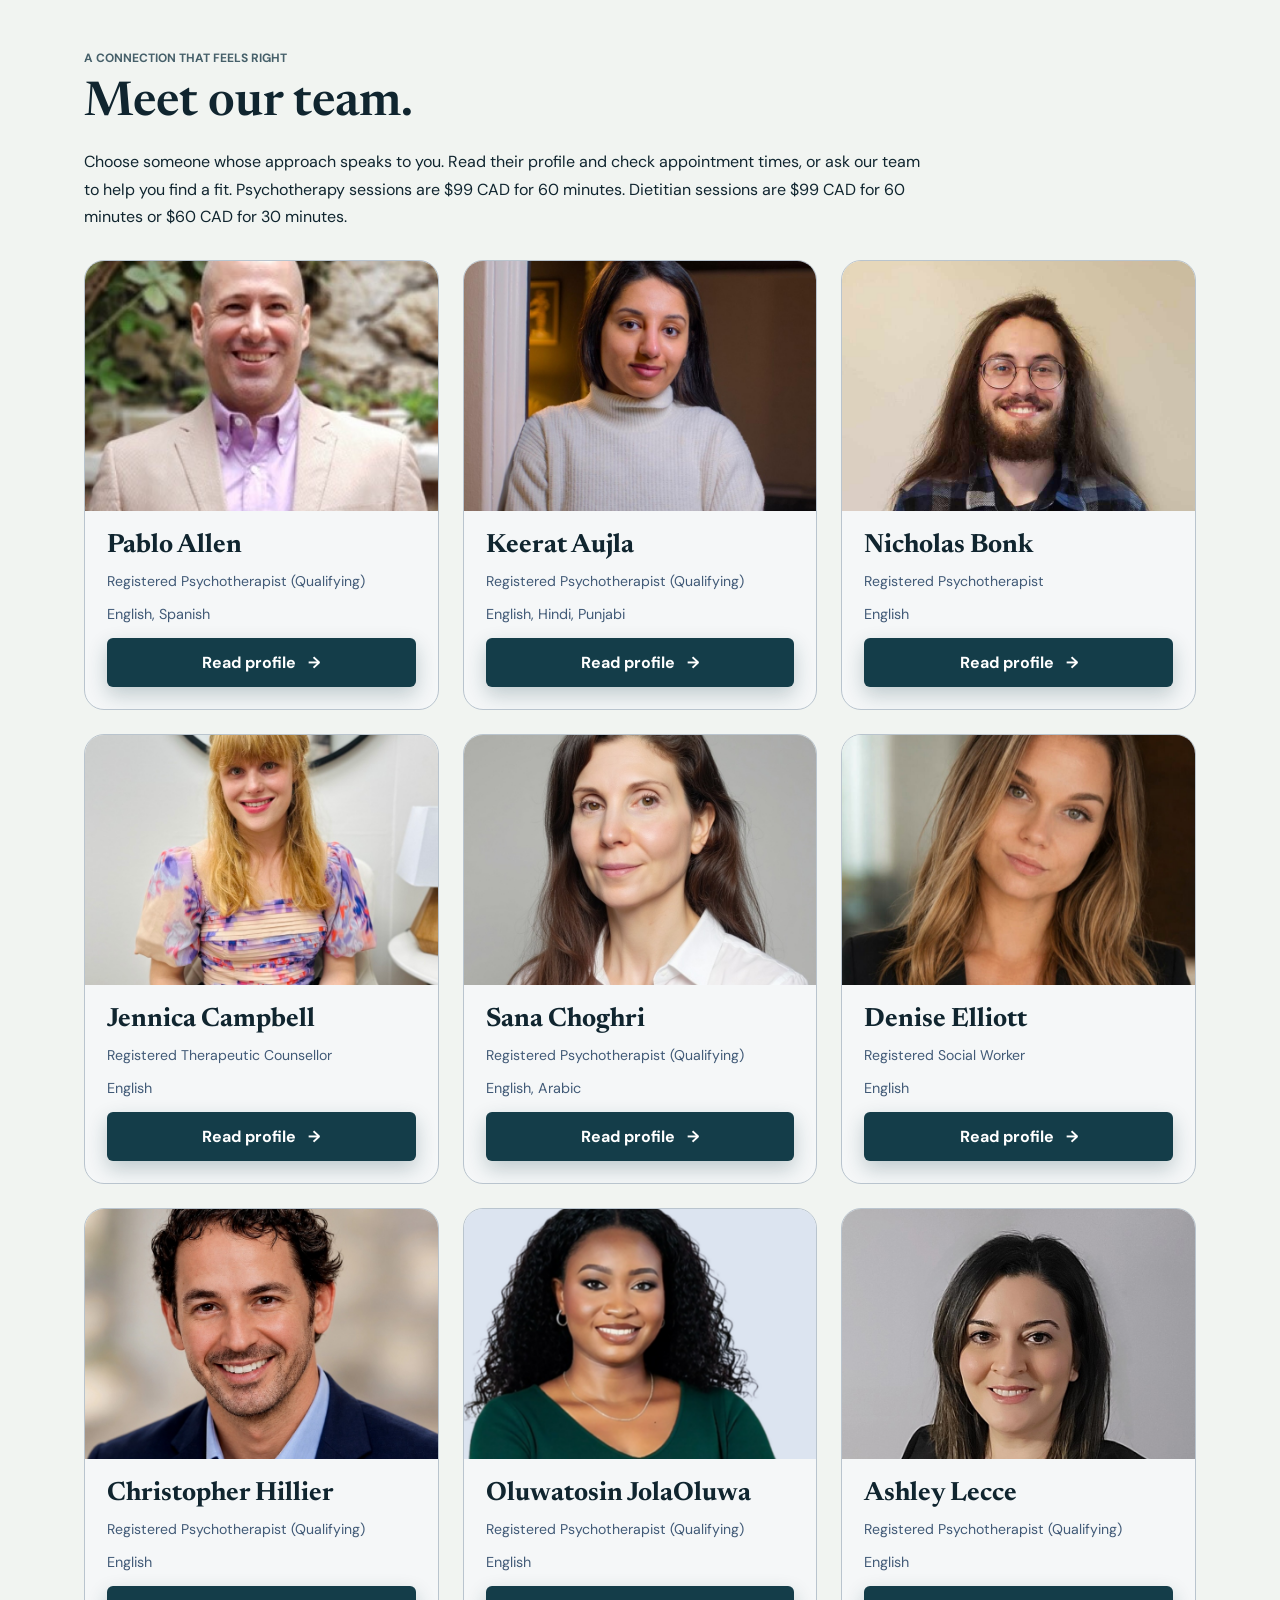
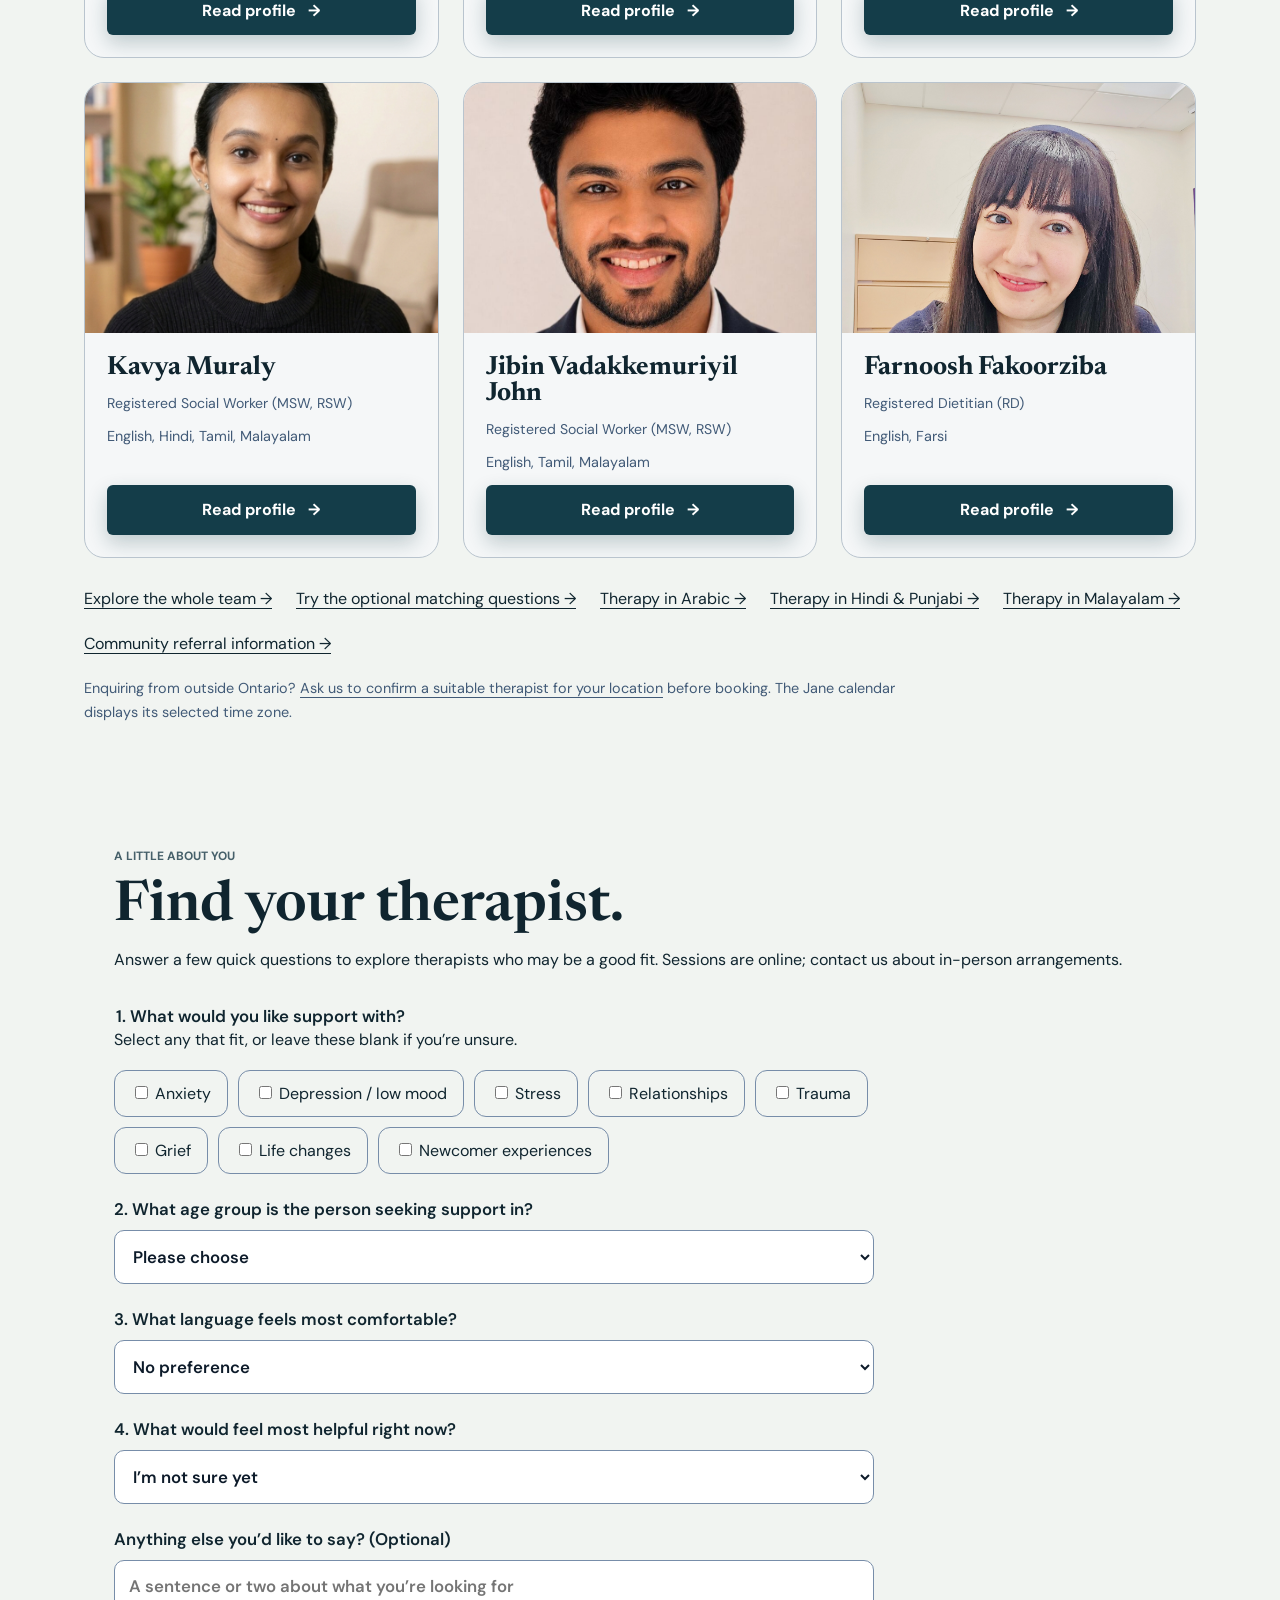
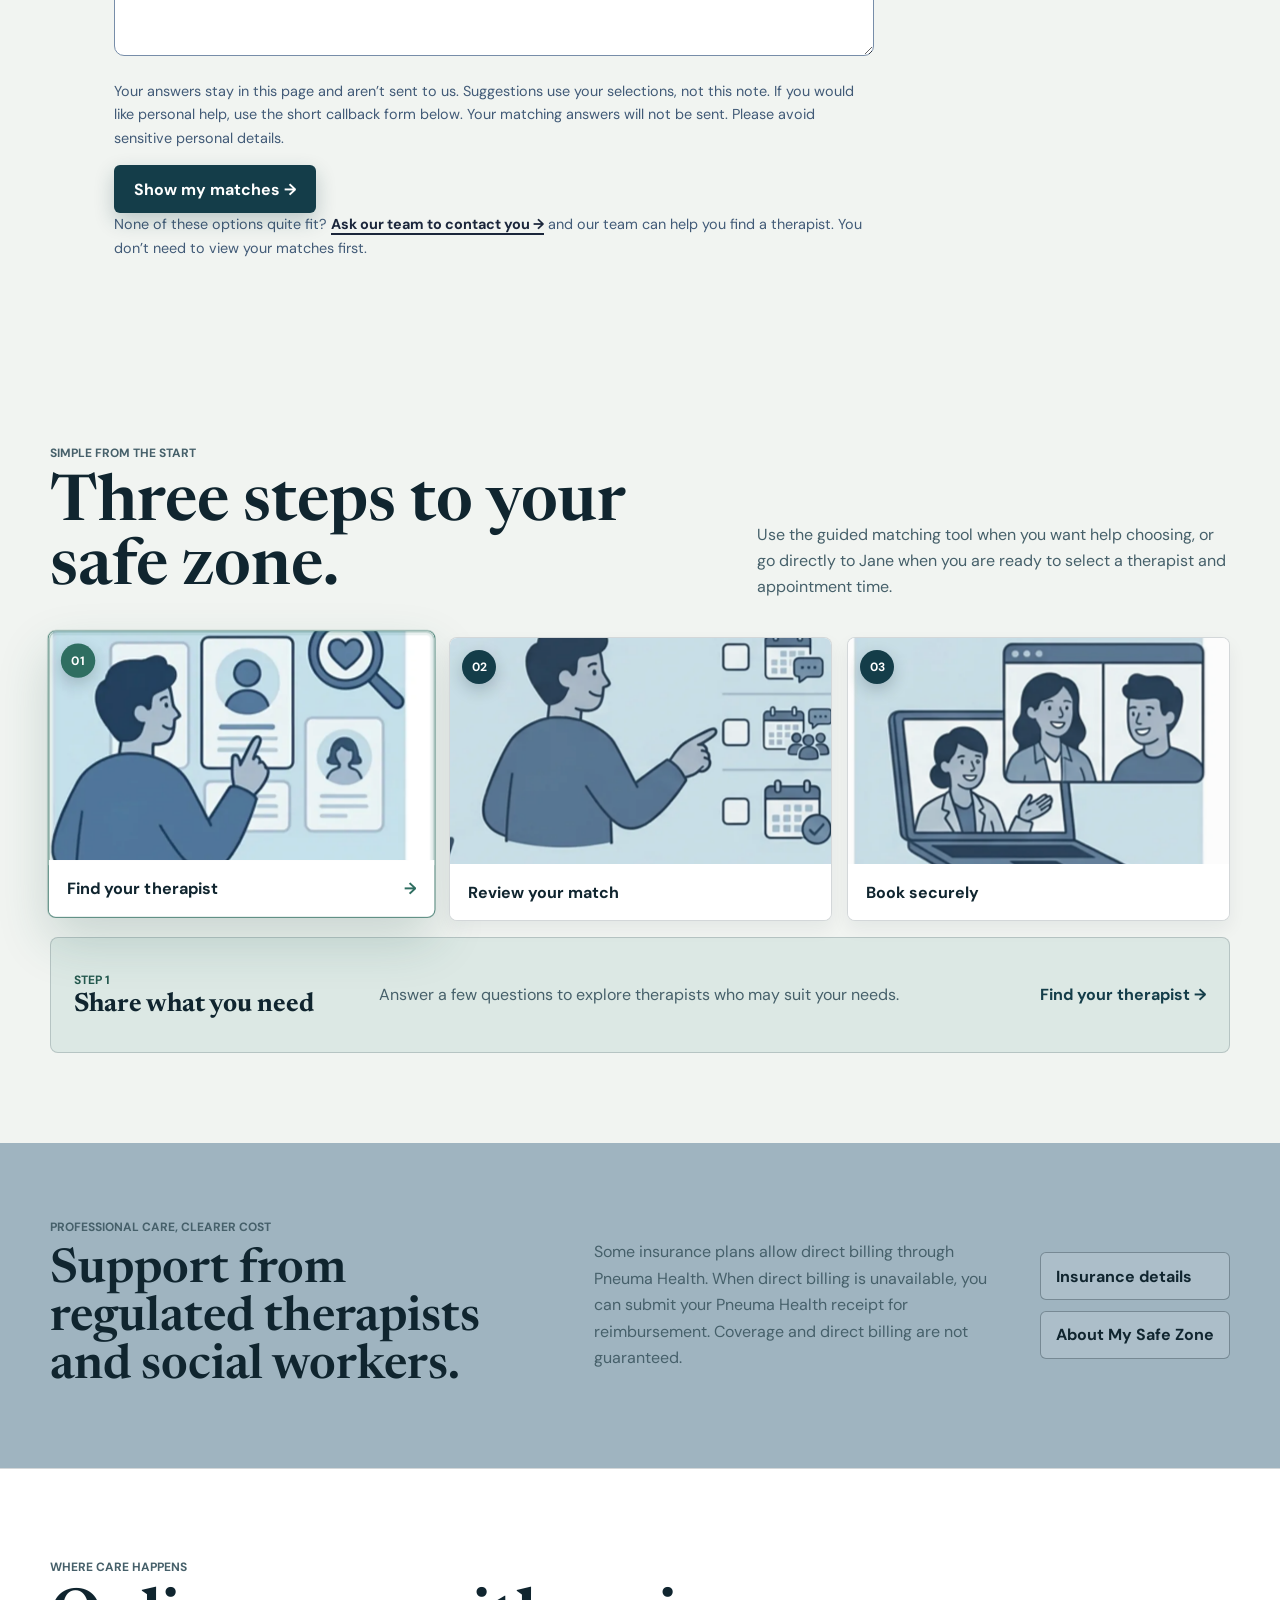
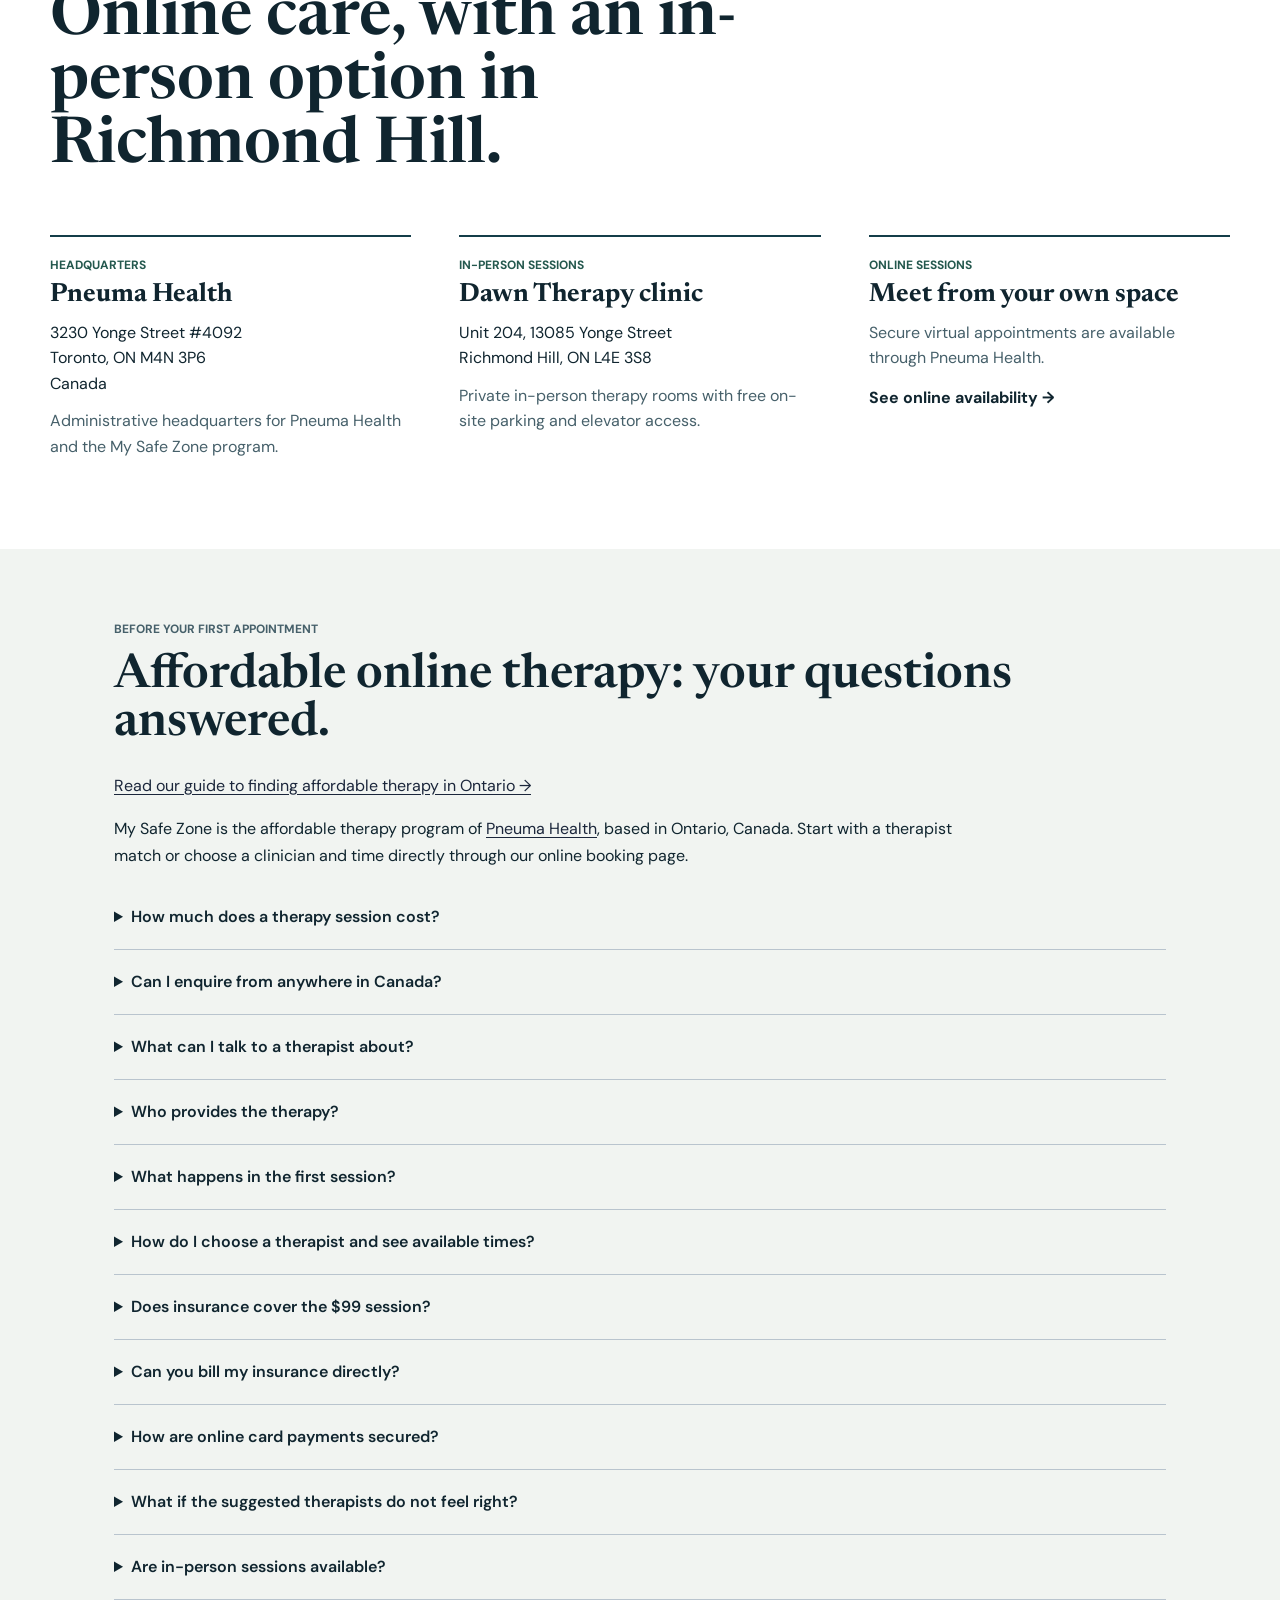
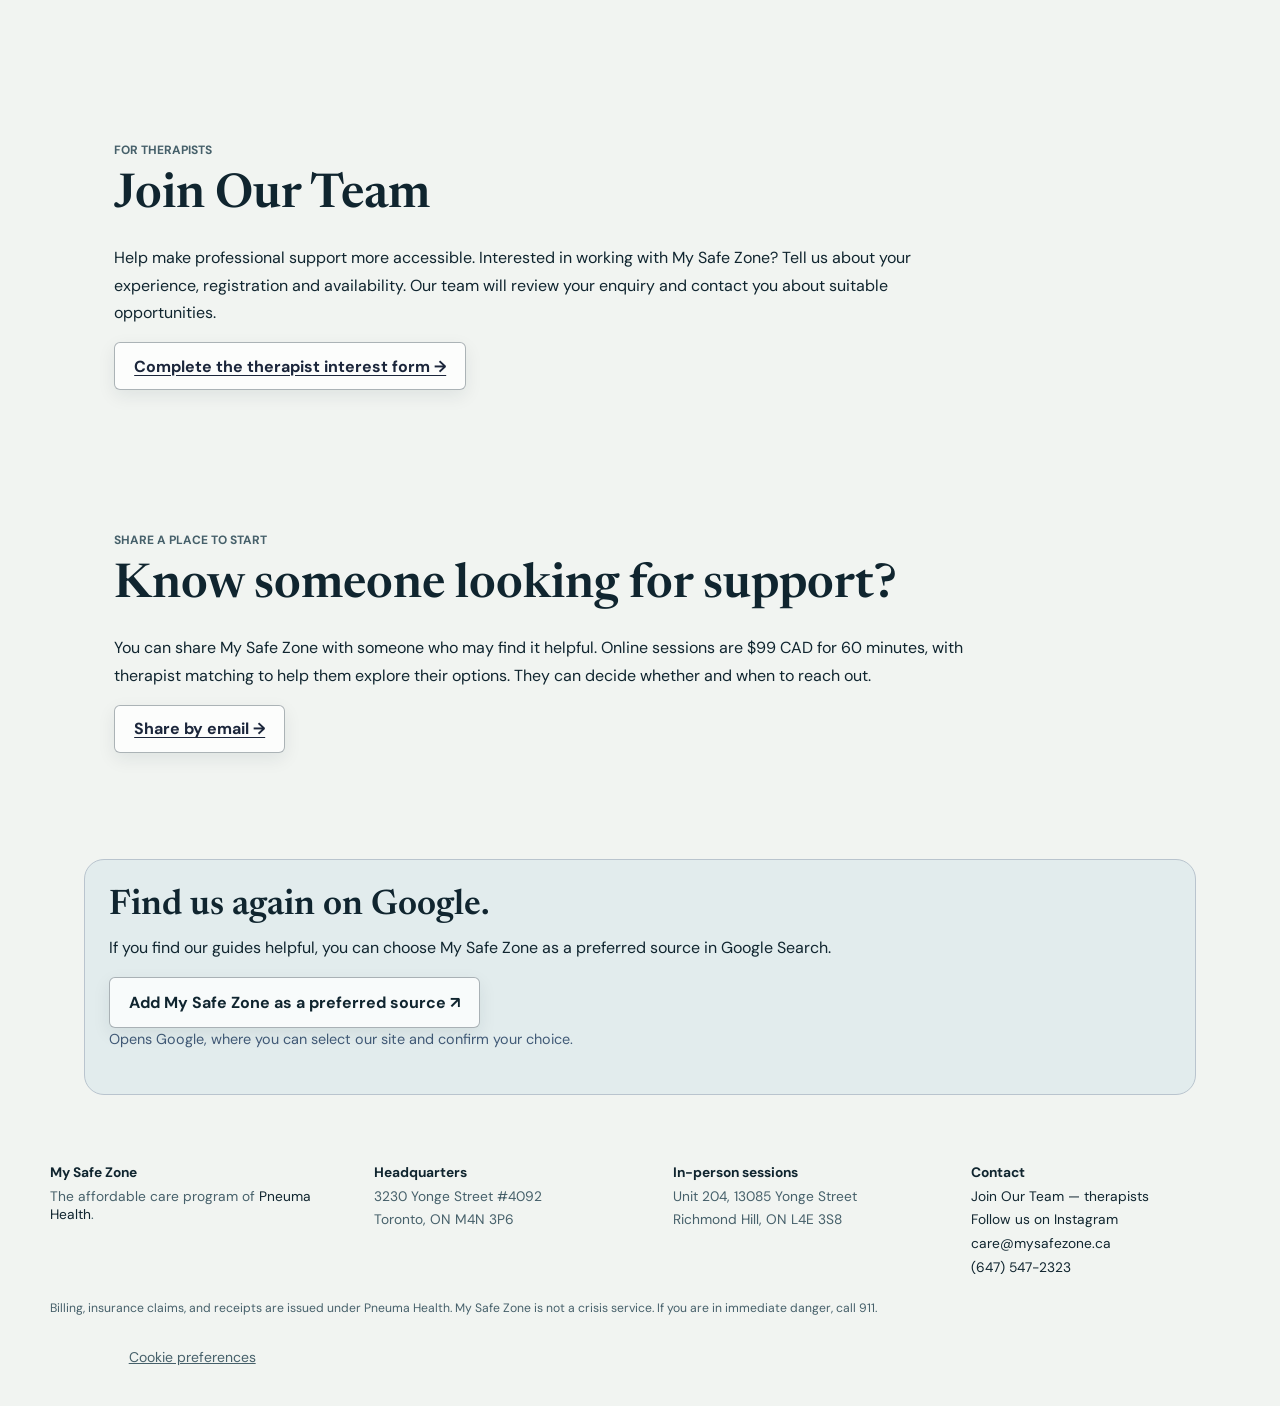
==== commit a528415a: "Use My Safe Zone care email for client contact" ====
--- a/index.html
+++ b/index.html
@@ -55,7 +55,7 @@
         "url": "https://mysafezone.ca/",
         "logo": "https://mysafezone.ca/assets/mysafezone-safety-mark.png",
         "description": "The affordable online therapy program of Pneuma Health.",
-        "email": "info@pneumahealth.ca",
+        "email": "care@mysafezone.ca",
         "telephone": "+1-647-547-2323",
         "sameAs": ["https://www.instagram.com/mysafezone.ca/"],
         "parentOrganization": {
@@ -186,7 +186,7 @@
       <section id="booking-help" class="booking-help" aria-labelledby="booking-help-title">
         <div><p class="eyebrow">A person to help you start</p><h2 id="booking-help-title">Not sure who to choose?</h2>
         <p>Our team can help you explore therapist options, appointment times, and insurance questions. You do not need to explain your story to ask for help.</p></div>
-        <div class="booking-help-actions"><a class="button button-primary" href="https://docs.google.com/forms/d/e/1FAIpQLScZybuNpO0uS9r0S9Tds227BgayAe8z0cIVu_FjhuOwMrChSQ/viewform" target="_blank" rel="noopener">Ask our team to contact me</a><a href="mailto:info@pneumahealth.ca?subject=My%20Safe%20Zone%20-%20Help%20choosing%20a%20therapist">Or email our team</a><a href="tel:+16475472323">Call 647-547-2323</a><p class="match-small">A short Google Form asks for your first name, contact details and preferred contact time. No clinical details needed. Sending a request does not book an appointment.</p></div>
+        <div class="booking-help-actions"><a class="button button-primary" href="https://docs.google.com/forms/d/e/1FAIpQLScZybuNpO0uS9r0S9Tds227BgayAe8z0cIVu_FjhuOwMrChSQ/viewform" target="_blank" rel="noopener">Ask our team to contact me</a><a href="mailto:care@mysafezone.ca?subject=My%20Safe%20Zone%20-%20Help%20choosing%20a%20therapist">Or email our team</a><a href="tel:+16475472323">Call 647-547-2323</a><p class="match-small">A short Google Form asks for your first name, contact details and preferred contact time. No clinical details needed. Sending a request does not book an appointment.</p></div>
       </section>
 
 <section class="team-help" id="nutrition"><p class="eyebrow">Care for your relationship with food</p><h2>Dietitian &amp; nutrition counselling</h2><p>Meet Farnoosh Fakoorziba, RD. Compassionate, practical nutrition guidance in English and Farsi.</p><p><strong>$99 CAD / 60 minutes · $60 CAD / 30 minutes</strong></p><a class="button button-secondary" href="/nutrition/">Explore nutrition counselling</a></section>
@@ -362,16 +362,16 @@
         <p><a href="/guides/affordable-therapy/">Read our guide to finding affordable therapy in Ontario →</a></p>
         <p>My Safe Zone is the affordable therapy program of <a href="https://pneumahealth.ca/mysafezone/">Pneuma Health</a>, based in Ontario, Canada. Start with a therapist match or choose a clinician and time directly through our online booking page.</p>
         <details><summary>How much does a therapy session cost?</summary><p>My Safe Zone sessions cost $99 CAD for 60 minutes. You can <a href="https://pneumahealth.janeapp.com/locations/my-safe-zone/book#/discipline/1/treatment/20" target="_blank" rel="noopener">view therapists and current appointment availability in Jane</a>.</p></details>
-        <details><summary>Can I enquire from anywhere in Canada?</summary><p>Yes. We welcome enquiries from across Canada, not only Ontario. Before you book, our team will confirm a suitable therapist’s availability and eligibility to provide care in the province or territory where you will be physically located during sessions. <a href="mailto:info@pneumahealth.ca?subject=My%20Safe%20Zone%20enquiry">Contact us for help finding a therapist for your location</a>.</p></details>
+        <details><summary>Can I enquire from anywhere in Canada?</summary><p>Yes. We welcome enquiries from across Canada, not only Ontario. Before you book, our team will confirm a suitable therapist’s availability and eligibility to provide care in the province or territory where you will be physically located during sessions. <a href="mailto:care@mysafezone.ca?subject=My%20Safe%20Zone%20enquiry">Contact us for help finding a therapist for your location</a>.</p></details>
         <details><summary>What can I talk to a therapist about?</summary><p>Our matching tool includes anxiety, depression and low mood, stress, relationships, trauma, grief, life changes and newcomer experiences. Each therapist has different areas of experience. Review their profile and discuss your needs with them to decide whether the fit is right for you.</p></details>
         <details><summary>Who provides the therapy?</summary><p>Care may be provided by Registered Psychotherapists, Registered Psychotherapists (Qualifying), or Registered Social Workers, depending on your needs and availability. Read each clinician’s profile in Jane for their designation, approach and areas of experience.</p></details>
         <details><summary>What happens in the first session?</summary><p>Your first session is a chance to get to know your therapist, talk about what brings you to therapy, and discuss what you would like support with. Your therapist will explain consent, confidentiality and its limits, and how you might work together. You can ask questions and share at your own pace; you do not need to prepare a perfect explanation or tell everything at once.</p></details>
-        <details><summary>How do I choose a therapist and see available times?</summary><p><a href="https://pneumahealth.janeapp.com/locations/my-safe-zone/book#/discipline/1/treatment/20" target="_blank" rel="noopener">Open our therapist and appointment page</a> to read profiles and see current availability. You can also use the matching questions on this page, or <a href="mailto:info@pneumahealth.ca?subject=My%20Safe%20Zone%20-%20Help%20choosing%20a%20therapist">ask our team for help choosing</a>. On a phone, Jane may show only two days at a time, starting at the beginning of the week. Use the calendar arrows or date picker to see upcoming days. If you cannot find a suitable time, <a href="#booking-help">ask our team for help</a>.</p></details>
+        <details><summary>How do I choose a therapist and see available times?</summary><p><a href="https://pneumahealth.janeapp.com/locations/my-safe-zone/book#/discipline/1/treatment/20" target="_blank" rel="noopener">Open our therapist and appointment page</a> to read profiles and see current availability. You can also use the matching questions on this page, or <a href="mailto:care@mysafezone.ca?subject=My%20Safe%20Zone%20-%20Help%20choosing%20a%20therapist">ask our team for help choosing</a>. On a phone, Jane may show only two days at a time, starting at the beginning of the week. Use the calendar arrows or date picker to see upcoming days. If you cannot find a suitable time, <a href="#booking-help">ask our team for help</a>.</p></details>
         <details><summary>Does insurance cover the $99 session?</summary><p>Your plan may cover psychotherapy or social work services, depending on the benefits included and your chosen therapist’s professional designation. Before booking, ask your insurer whether sessions with that specific therapist at Pneuma Health / My Safe Zone are eligible, and check any referral requirements, annual limits or per-session limits. Our team can help you find the therapist’s name, designation and registration number for this check. Receipts are issued under Pneuma Health; reimbursement is not guaranteed.</p></details>
-        <details><summary>Can you bill my insurance directly?</summary><p>Direct billing may be available for some plans and therapists. <a href="mailto:info@pneumahealth.ca?subject=My%20Safe%20Zone%20enquiry">Contact our team</a> to check before your appointment. If direct billing is unavailable, you can use your receipt to submit a claim to your insurer. You remain responsible for fees your plan does not cover.</p></details>
+        <details><summary>Can you bill my insurance directly?</summary><p>Direct billing may be available for some plans and therapists. <a href="mailto:care@mysafezone.ca?subject=My%20Safe%20Zone%20enquiry">Contact our team</a> to check before your appointment. If direct billing is unavailable, you can use your receipt to submit a claim to your insurer. You remain responsible for fees your plan does not cover.</p></details>
         <details><summary>How are online card payments secured?</summary><p>Online card payments are handled through Jane Payments, our booking platform’s payment service. Jane Payments is PCI-compliant and uses Stripe to process card payments. Please enter payment details only through the secure Jane payment flow, rather than sending them by email or through our matching form. <a href="https://jane.app/guide/is-jane-pci-compliant" target="_blank" rel="noopener">Read about Jane’s payment security</a>.</p></details>
         <details><summary>What if the suggested therapists do not feel right?</summary><p>You can <a href="#find-your-therapist">try our therapist matching questions</a> or <a href="https://docs.google.com/forms/d/e/1FAIpQLScZybuNpO0uS9r0S9Tds227BgayAe8z0cIVu_FjhuOwMrChSQ/viewform" target="_blank" rel="noopener">request help from our team</a> so our team can help you explore other options. Matching suggestions are a starting point, not a clinical assessment.</p></details>
-        <details><summary>Are in-person sessions available?</summary><p>Sessions are primarily online. In-person appointments in Richmond Hill may be arranged on request, subject to availability. <a href="mailto:info@pneumahealth.ca?subject=My%20Safe%20Zone%20enquiry">Contact our team</a> to discuss arrangements.</p></details>
+        <details><summary>Are in-person sessions available?</summary><p>Sessions are primarily online. In-person appointments in Richmond Hill may be arranged on request, subject to availability. <a href="mailto:care@mysafezone.ca?subject=My%20Safe%20Zone%20enquiry">Contact our team</a> to discuss arrangements.</p></details>
       </section>
       <section class="therapy-faq" id="join-our-team" aria-labelledby="join-title">
         <p class="eyebrow">For therapists</p>
@@ -412,7 +412,7 @@
         <strong>Contact</strong>
         <a href="#join-our-team">Join Our Team — therapists</a>
         <a href="https://www.instagram.com/mysafezone.ca/" target="_blank" rel="noopener">Follow us on Instagram</a>
-        <a href="mailto:info@pneumahealth.ca?subject=My%20Safe%20Zone%20enquiry">info@pneumahealth.ca</a>
+        <a href="mailto:care@mysafezone.ca?subject=My%20Safe%20Zone%20enquiry">care@mysafezone.ca</a>
         <a href="tel:+16475472323">(647) 547-2323</a>
       </div>
       <p>
@@ -461,6 +461,6 @@
     </dialog>
 
     <script src="/script.js?v=20261125-short-enquiry"></script>
-    <script src="/analytics.js?v=20261125-public-pages" defer></script>
+    <script src="/analytics.js?v=20261127-care-email" defer></script>
   </body>
 </html>
